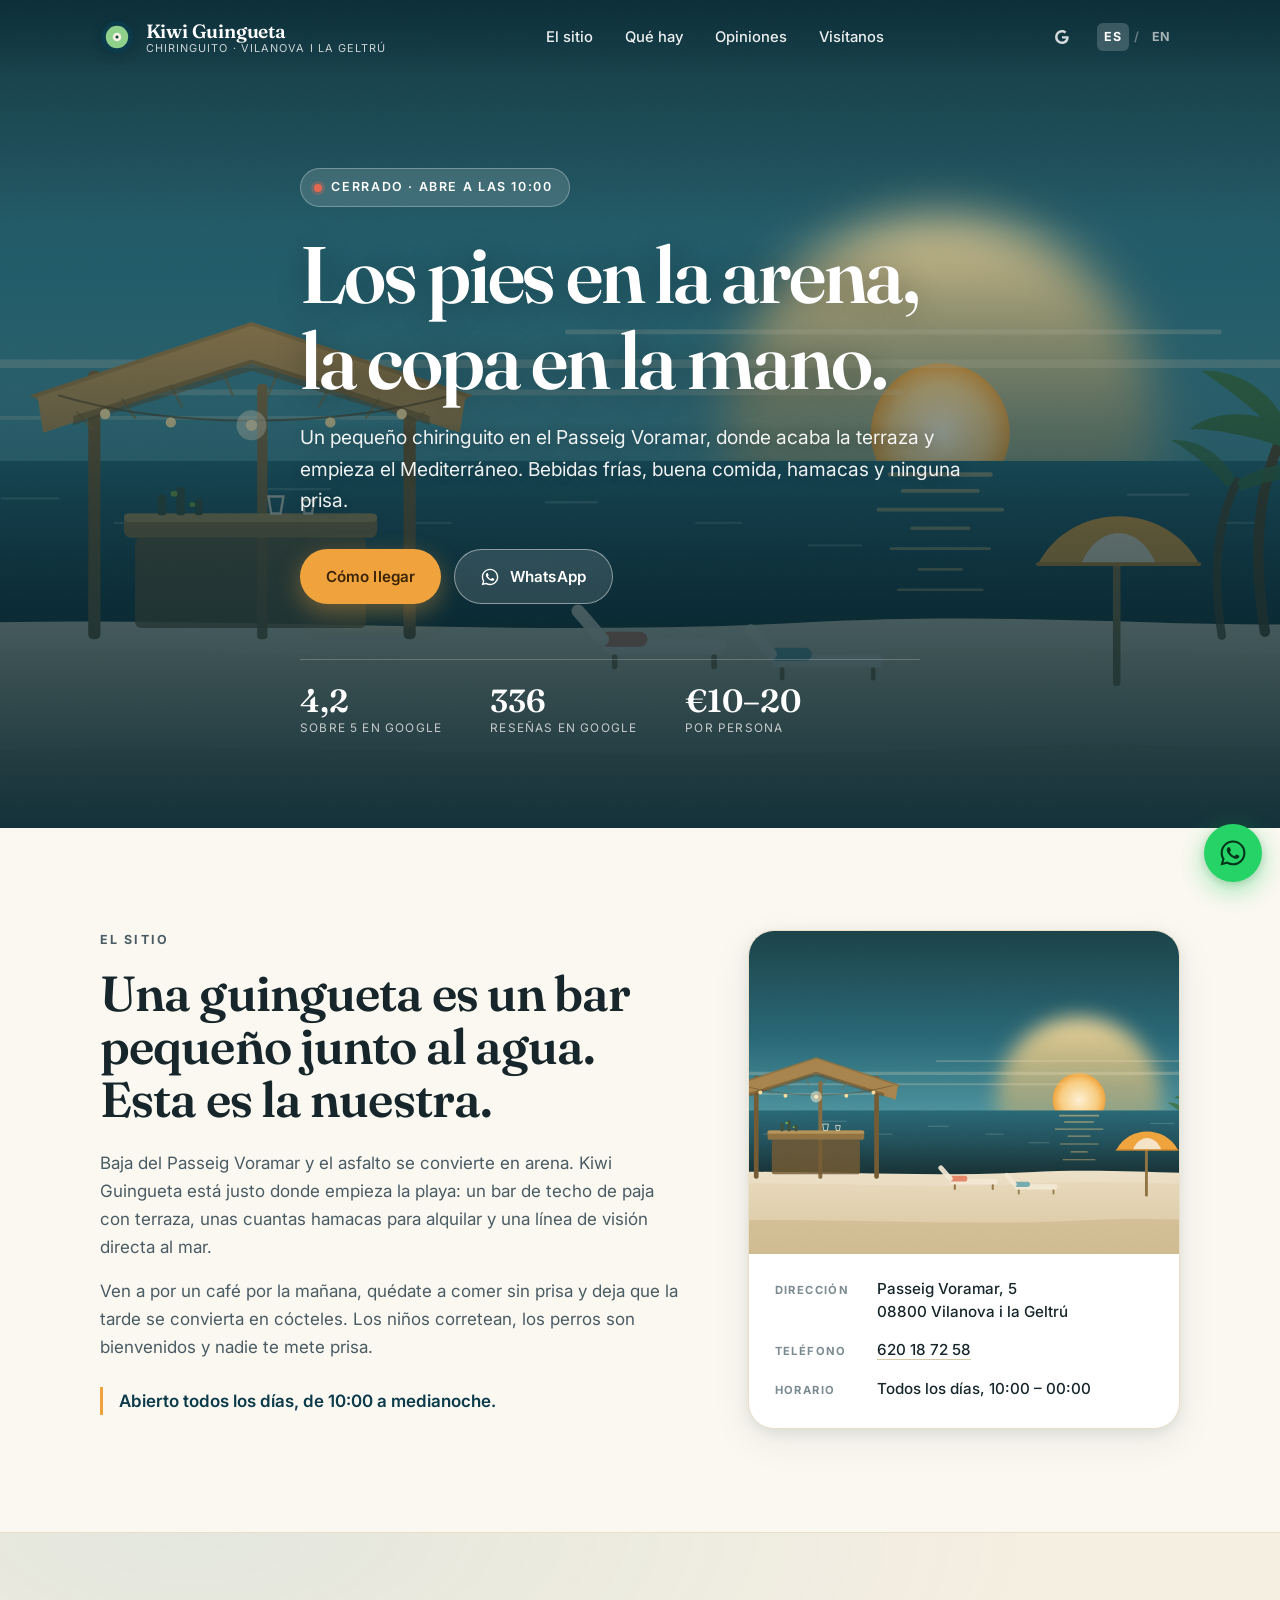
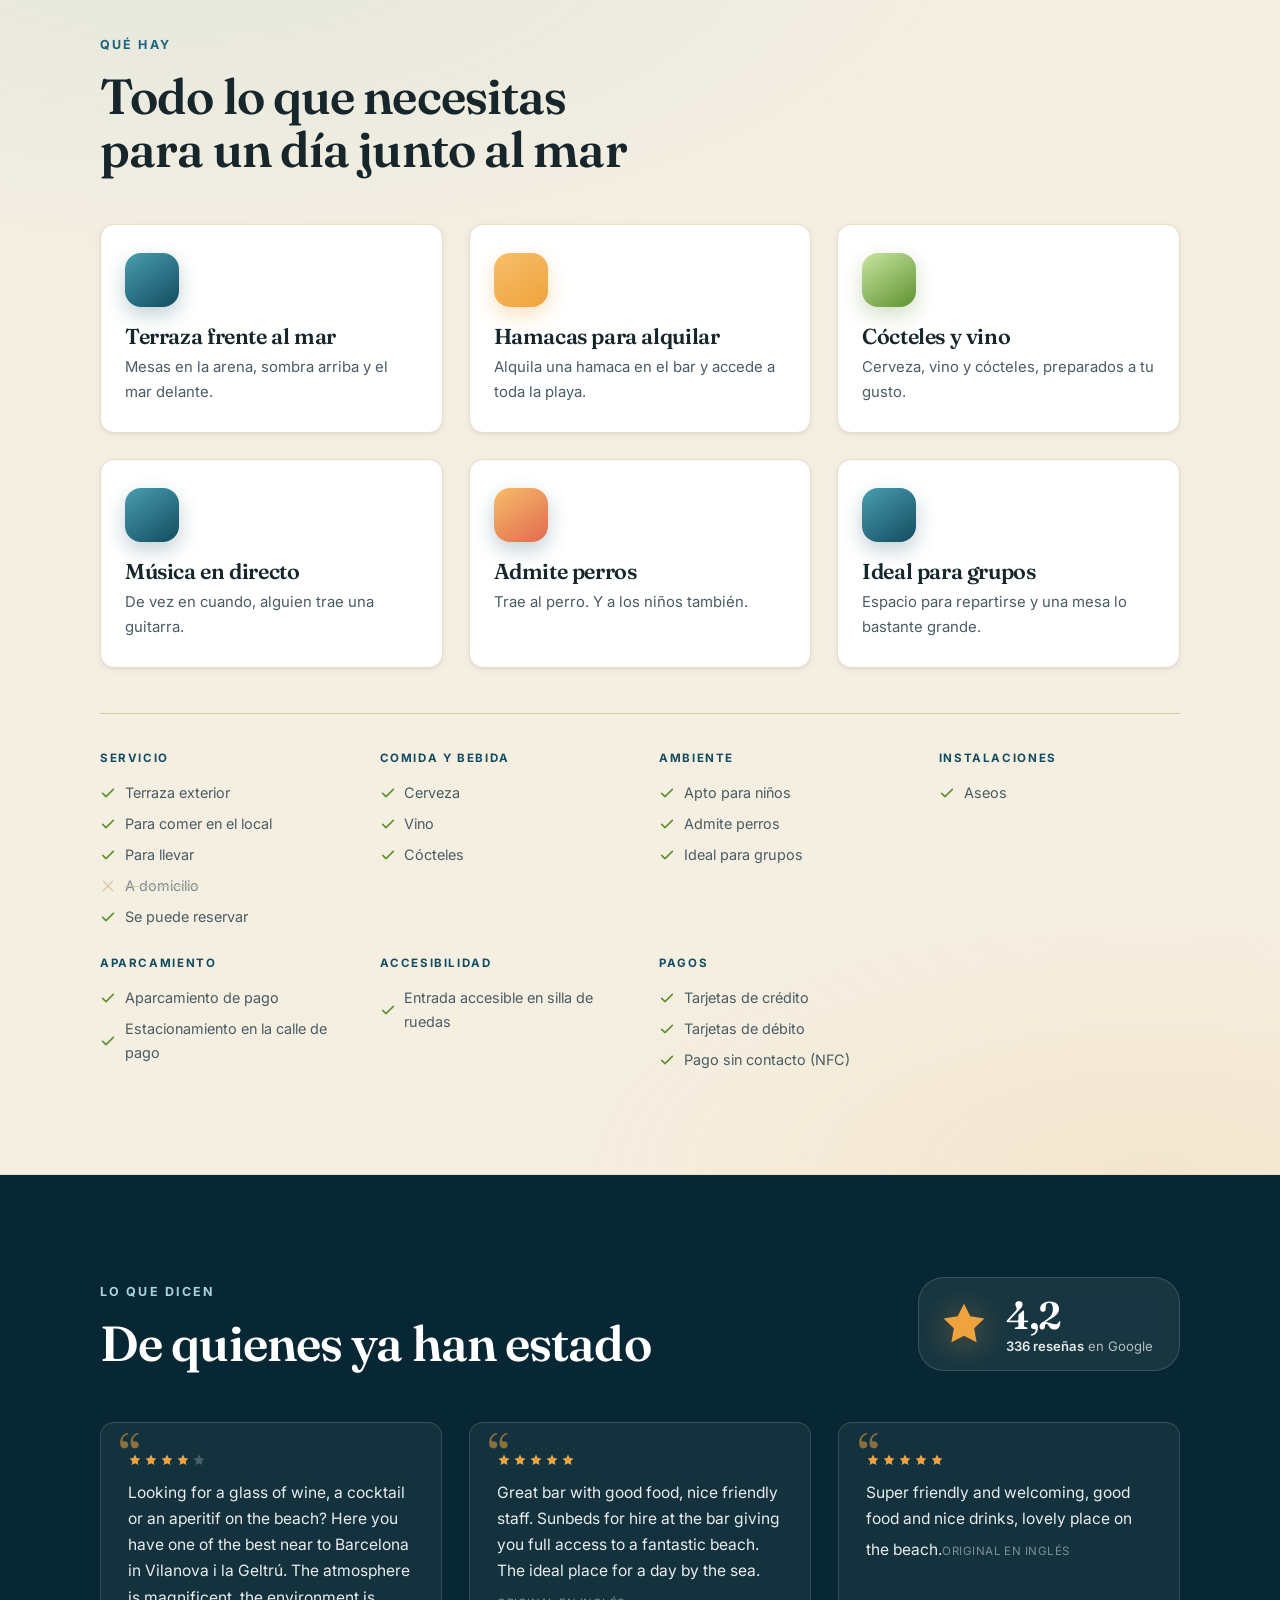
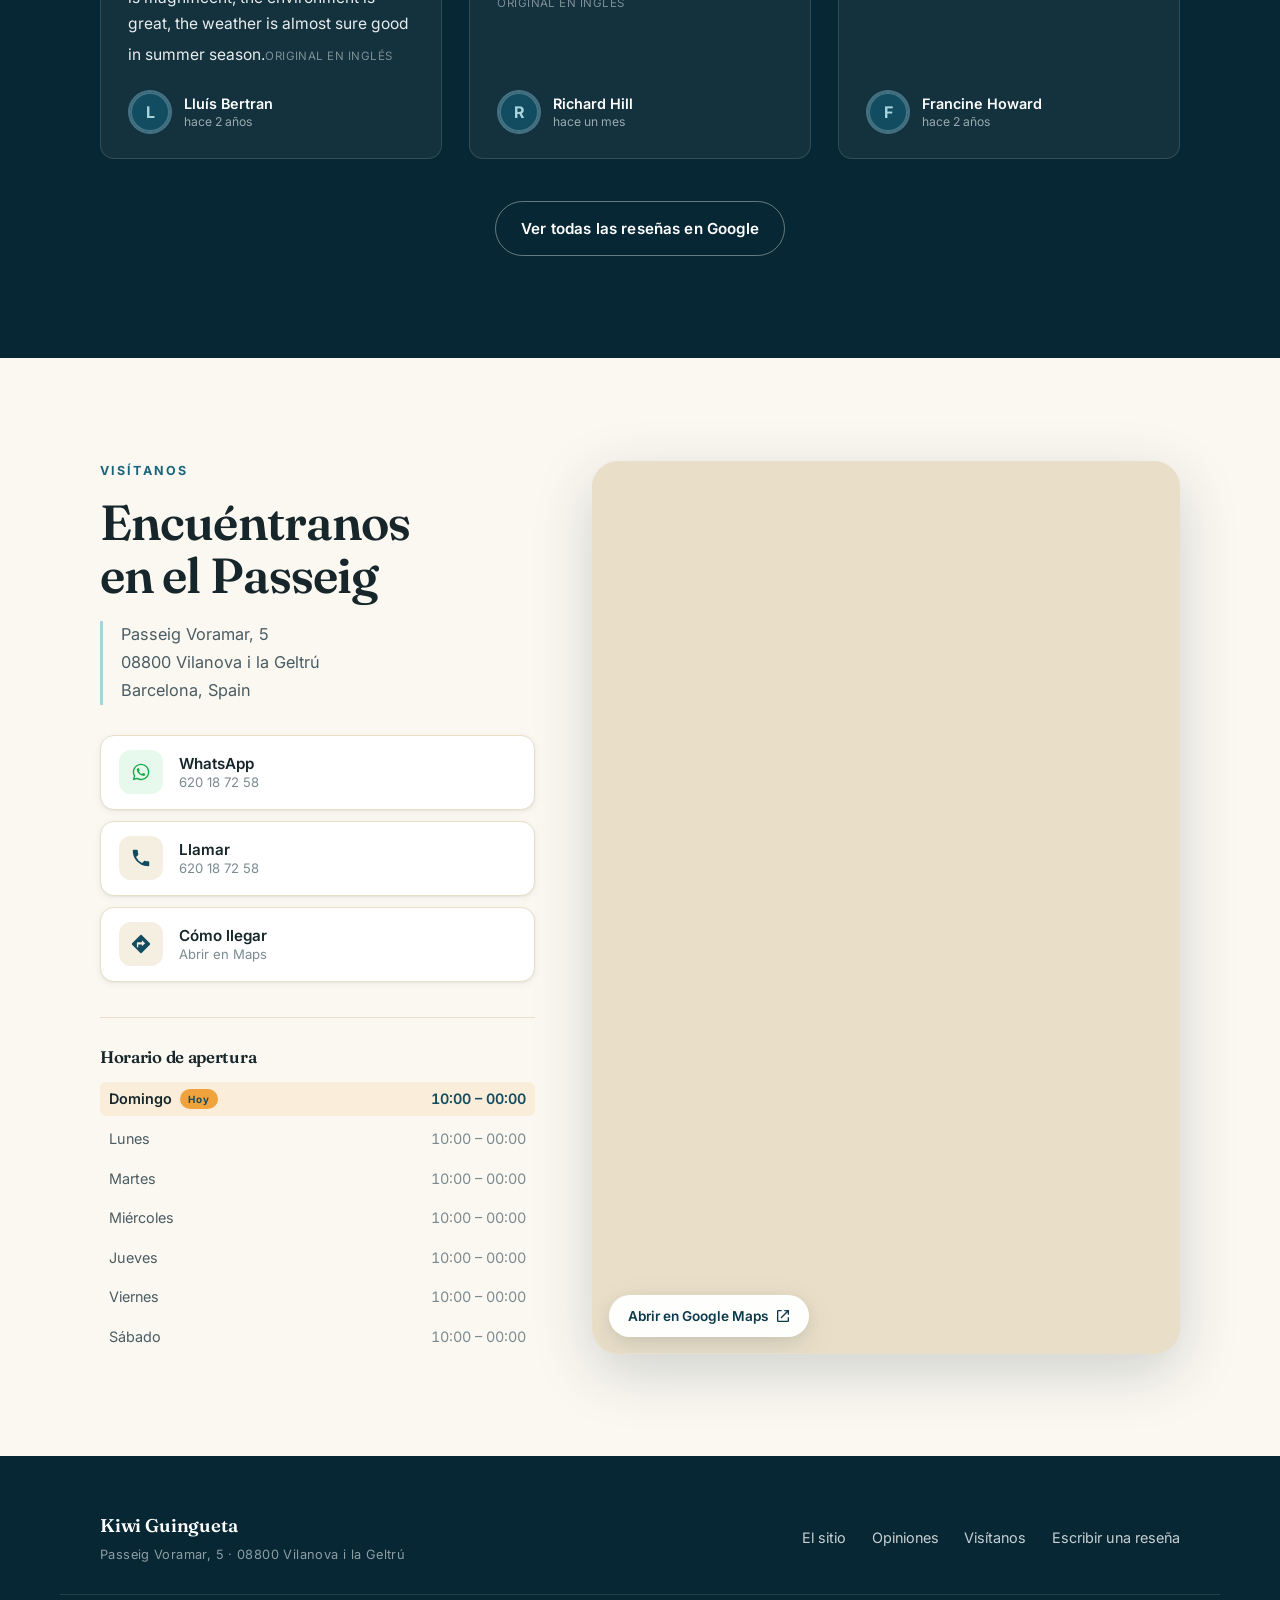
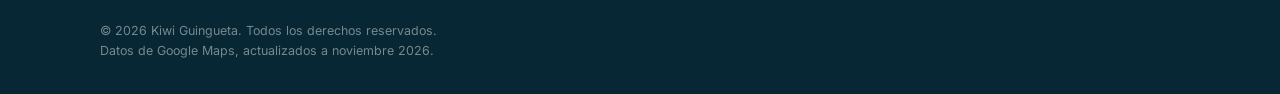
==== index.html @ 4f23b102 "Rebuild as bilingual site with i18n, SEO and a11y - Spanish default at /, English at /en/, both serv" ====
<!DOCTYPE html>
<html lang="es-ES" dir="ltr">
<head>
<meta charset="utf-8">
<meta name="viewport" content="width=device-width, initial-scale=1, viewport-fit=cover">
<title>Kiwi Guingueta — Chiringuito en Vilanova i la Geltrú</title>
<meta name="description" content="Kiwi Guingueta, chiringuito en el Passeig Voramar de Vilanova i la Geltrú. Cócteles, vino, buena comida, hamacas y acceso directo a la playa. Abierto todos los días de 10:00 a 00:00.">
<meta name="theme-color" content="#0b3a4a">
<meta name="format-detection" content="telephone=no">

<link rel="canonical" href="https://yourdataweb.github.io/kiwi-guingueta/">
<link rel="alternate" hreflang="es" href="https://yourdataweb.github.io/kiwi-guingueta/">
<link rel="alternate" hreflang="en" href="https://yourdataweb.github.io/kiwi-guingueta/en/">
<link rel="alternate" hreflang="x-default" href="https://yourdataweb.github.io/kiwi-guingueta/">

<meta property="og:type" content="business.business">
<meta property="og:site_name" content="Kiwi Guingueta">
<meta property="og:title" content="Kiwi Guingueta — Chiringuito en Vilanova i la Geltrú">
<meta property="og:description" content="Cócteles, vino y buena comida a pie de playa. Hamacas, acceso directo a la arena y abierto todos los días de 10:00 a 00:00.">
<meta property="og:image" content="https://yourdataweb.github.io/kiwi-guingueta/assets/photos/og.png">
<meta property="og:image:width" content="1200">
<meta property="og:image:height" content="630">
<meta property="og:image:alt" content="Ilustración de la terraza del chiringuito Kiwi Guingueta al atardecer">
<meta property="og:url" content="https://yourdataweb.github.io/kiwi-guingueta/">
<meta property="og:locale" content="es_ES">
<meta property="og:locale:alternate" content="en_GB">
<meta name="twitter:card" content="summary_large_image">
<meta name="twitter:title" content="Kiwi Guingueta — Chiringuito en Vilanova i la Geltrú">
<meta name="twitter:description" content="Cócteles, vino y buena comida a pie de playa. Hamacas, acceso directo a la arena y abierto todos los días de 10:00 a 00:00.">
<meta name="twitter:image" content="https://yourdataweb.github.io/kiwi-guingueta/assets/photos/og.png">

<link rel="icon" href="assets/photos/favicon.svg" type="image/svg+xml">
<link rel="apple-touch-icon" href="assets/photos/apple-touch-icon.png">
<link rel="manifest" href="manifest.webmanifest">

<link rel="preconnect" href="https://fonts.googleapis.com">
<link rel="preconnect" href="https://fonts.gstatic.com" crossorigin>
<link href="https://fonts.googleapis.com/css2?family=Fraunces:ital,opsz,wght@0,9..144,400;0,9..144,600;0,9..144,700;1,9..144,400&family=Inter:wght@400;500;600;700&display=swap" rel="stylesheet">
<link rel="stylesheet" href="assets/css/styles.css">

<script type="application/ld+json">{
  "@context": "https://schema.org",
  "@type": "BarOrPub",
  "@id": "https://yourdataweb.github.io/kiwi-guingueta/",
  "name": "Kiwi Guingueta",
  "url": "https://yourdataweb.github.io/kiwi-guingueta/",
  "image": "https://yourdataweb.github.io/kiwi-guingueta/assets/photos/og.png",
  "description": "Kiwi Guingueta, chiringuito en el Passeig Voramar de Vilanova i la Geltrú. Cócteles, vino, buena comida, hamacas y acceso directo a la playa. Abierto todos los días de 10:00 a 00:00.",
  "address": {
    "@type": "PostalAddress",
    "streetAddress": "Passeig Voramar, 5",
    "addressLocality": "Vilanova i la Geltrú",
    "addressRegion": "Barcelona",
    "postalCode": "08800",
    "addressCountry": "ES"
  },
  "geo": {
    "@type": "GeoCoordinates",
    "latitude": 41.2033767,
    "longitude": 1.6846683
  },
  "telephone": "+34 620 18 72 58",
  "inLanguage": "es-ES",
  "priceRange": "€10–20",
  "currenciesAccepted": "EUR",
  "paymentAccepted": "Cash, Credit Card, Debit Card, Contactless",
  "servesCuisine": "Cocina de bar",
  "aggregateRating": {
    "@type": "AggregateRating",
    "ratingValue": 4.2,
    "reviewCount": 336,
    "bestRating": 5,
    "worstRating": 1
  },
  "openingHoursSpecification": [
    {
      "@type": "OpeningHoursSpecification",
      "dayOfWeek": [
        "Monday",
        "Tuesday",
        "Wednesday",
        "Thursday",
        "Friday",
        "Saturday",
        "Sunday"
      ],
      "opens": "10:00",
      "closes": "00:00"
    }
  ],
  "hasMap": "https://maps.google.com/?cid=9357870784461133312",
  "sameAs": [
    "https://maps.google.com/?cid=9357870784461133312"
  ],
  "acceptsReservations": true,
  "publicAccess": true,
  "isAccessibleForFree": false,
  "smokingAllowed": false,
  "petsAllowed": true
}</script>
</head>
<body>

<a class="skip" href="#main">Ir al contenido</a>

<header class="site-header" id="top">
  <div class="wrap header-inner">
    <a class="brand" href="index.html" aria-label="Kiwi Guingueta — inicio">
      <span class="brand-mark" aria-hidden="true">
        <svg viewBox="0 0 32 32" width="32" height="32" focusable="false">
          <circle cx="16" cy="16" r="15" fill="#0b3a4a"/>
          <circle cx="16" cy="16" r="10.5" fill="#8fd18a"/>
          <circle cx="16" cy="16" r="4" fill="#f4f1e6"/>
          <g fill="#123f2b">
            <ellipse cx="16" cy="16" rx=".85" ry="1.4"/>
            <ellipse cx="16" cy="16" rx=".85" ry="1.4" transform="rotate(45 16 16)"/>
            <ellipse cx="16" cy="16" rx=".85" ry="1.4" transform="rotate(90 16 16)"/>
            <ellipse cx="16" cy="16" rx=".85" ry="1.4" transform="rotate(135 16 16)"/>
          </g>
        </svg>
      </span>
      <span class="brand-text">
        <span class="brand-name">Kiwi Guingueta</span>
        <span class="brand-sub">Chiringuito · Vilanova i la Geltrú</span>
      </span>
    </a>

    <nav class="nav" aria-label="Navegación principal">
      <a href="#about">El sitio</a>
      <a href="#highlights">Qué hay</a>
      <a href="#reviews">Opiniones</a>
      <a href="#visit">Visítanos</a>
    </nav>

    <div class="header-tools">

      <ul class="social-bar social-bar--header" aria-label="Redes sociales">
        <a class="social-link" href="https://maps.google.com/?cid=9357870784461133312" target="_blank" rel="noopener noreferrer me"
           aria-label="Google (se abre en una pestaña nueva)">
          <svg viewBox="0 0 24 24" width="18" height="18" aria-hidden="true" focusable="false"><path fill="currentColor" d="M21.35 11.1H12v2.9h5.35c-.25 1.35-1.7 3.95-5.35 3.95A5.95 5.95 0 0 1 6 12a5.95 5.95 0 0 1 6-5.95c1.7 0 2.85.72 3.5 1.34l2.4-2.31C16.35 3.6 14.4 2.7 12 2.7A9.3 9.3 0 0 0 2.7 12 9.3 9.3 0 0 0 12 21.3c5.35 0 8.9-3.76 8.9-9.05 0-.6-.07-1.06-.15-1.15Z"/></svg>
        </a>
      </ul>

      <div class="lang-switch lang-switch--header" role="group" aria-label="Cambiar idioma">
        <a href="index.html" class="lang-opt is-active" lang="es" hreflang="es"
           aria-label="Ver esta página en español" aria-current="true">ES</a>
        <span class="lang-sep" aria-hidden="true">/</span>
        <a href="en/index.html" class="lang-opt" lang="en" hreflang="en"
           aria-label="Ver esta página en inglés">EN</a>
      </div>
      <button class="nav-toggle" type="button" aria-expanded="false" aria-controls="mobile-nav"
              aria-label="Abrir menú" data-label-open="Abrir menú" data-label-close="Cerrar menú">
        <span></span><span></span><span></span>
      </button>
    </div>
  </div>

  <div class="mobile-nav" id="mobile-nav" hidden>
    <nav aria-label="Navegación principal">
      <a href="#about">El sitio</a>
      <a href="#highlights">Qué hay</a>
      <a href="#reviews">Opiniones</a>
      <a href="#visit">Visítanos</a>
    </nav>

      <ul class="social-bar social-bar--mobile" aria-label="Redes sociales">
        <a class="social-link" href="https://maps.google.com/?cid=9357870784461133312" target="_blank" rel="noopener noreferrer me"
           aria-label="Google (se abre en una pestaña nueva)">
          <svg viewBox="0 0 24 24" width="18" height="18" aria-hidden="true" focusable="false"><path fill="currentColor" d="M21.35 11.1H12v2.9h5.35c-.25 1.35-1.7 3.95-5.35 3.95A5.95 5.95 0 0 1 6 12a5.95 5.95 0 0 1 6-5.95c1.7 0 2.85.72 3.5 1.34l2.4-2.31C16.35 3.6 14.4 2.7 12 2.7A9.3 9.3 0 0 0 2.7 12 9.3 9.3 0 0 0 12 21.3c5.35 0 8.9-3.76 8.9-9.05 0-.6-.07-1.06-.15-1.15Z"/></svg>
        </a>
      </ul>

      <div class="lang-switch lang-switch--mobile" role="group" aria-label="Cambiar idioma">
        <a href="index.html" class="lang-opt is-active" lang="es" hreflang="es"
           aria-label="Ver esta página en español" aria-current="true">ES</a>
        <span class="lang-sep" aria-hidden="true">/</span>
        <a href="en/index.html" class="lang-opt" lang="en" hreflang="en"
           aria-label="Ver esta página en inglés">EN</a>
      </div>
  </div>
</header>

<main id="main">

  <section class="hero" aria-labelledby="hero-title">
    <div class="hero-media" aria-hidden="true">
      <img src="assets/photos/poster.svg" alt="" width="1600" height="900" fetchpriority="high" decoding="async">
      <div class="hero-scrim"></div>
    </div>

    <div class="wrap hero-inner">
      <p class="hero-eyebrow">
        <span class="dot" id="status-dot" aria-hidden="true"></span>
        <span id="open-status" data-open-template="Abierto ahora · hasta las {close}" data-closed-template="Cerrado · abre a las {open}" data-today-label="Hoy">Abierto todos los días · 10:00 – 00:00</span>
      </p>

      <h1 id="hero-title">Los pies en la arena,<br>la copa en la mano.</h1>
      <p class="hero-lede">Un pequeño chiringuito en el Passeig Voramar, donde acaba la terraza y empieza el Mediterráneo. Bebidas frías, buena comida, hamacas y ninguna prisa.</p>

      <div class="hero-actions">
        <a class="btn btn-primary" href="#visit">Cómo llegar</a>
        <a class="btn btn-ghost" href="https://wa.me/34620187258?text=Hola!%20Quer%C3%ADa%20preguntar%20por%20Kiwi%20Guingueta%20%F0%9F%99%82" target="_blank" rel="noopener noreferrer"><svg viewBox="0 0 24 24" width="20" height="20" aria-hidden="true" focusable="false"><path fill="currentColor" d="M12.04 2C6.58 2 2.13 6.45 2.13 11.91c0 1.75.46 3.45 1.32 4.95L2 22l5.25-1.38a9.9 9.9 0 0 0 4.79 1.22h.01c5.46 0 9.91-4.45 9.91-9.91S17.5 2 12.04 2Zm0 18.15h-.01a8.2 8.2 0 0 1-4.19-1.15l-.3-.18-3.12.82.83-3.04-.2-.31a8.19 8.19 0 0 1-1.26-4.38c0-4.54 3.7-8.24 8.25-8.24 2.2 0 4.27.86 5.83 2.42a8.2 8.2 0 0 1 2.41 5.83c0 4.54-3.7 8.23-8.24 8.23Zm4.52-6.16c-.25-.12-1.47-.72-1.69-.81-.23-.08-.39-.12-.56.13-.16.24-.64.8-.79.97-.14.16-.29.19-.54.06-.25-.12-1.05-.39-1.99-1.23-.74-.66-1.23-1.47-1.38-1.72-.14-.25-.01-.38.11-.51.11-.11.25-.29.37-.43.12-.14.16-.25.25-.41.08-.17.04-.31-.02-.43-.06-.12-.56-1.34-.76-1.84-.2-.48-.4-.42-.56-.43h-.47c-.17 0-.43.06-.66.31-.23.25-.87.85-.87 2.07s.89 2.4 1.02 2.56c.12.17 1.75 2.67 4.25 3.74.59.26 1.05.41 1.41.52.59.19 1.13.16 1.56.1.48-.07 1.47-.6 1.68-1.18.21-.58.21-1.07.14-1.18-.06-.1-.22-.16-.47-.28Z"/></svg>WhatsApp<span class="sr-only"> (se abre en una pestaña nueva)</span></a>
      </div>

      <ul class="hero-stats" aria-label="De un vistazo">
        <li>
          <span class="stat-value">4,2</span>
          <span class="stat-label">sobre 5 en Google</span>
        </li>
        <li>
          <span class="stat-value">336</span>
          <span class="stat-label">reseñas en Google</span>
        </li>
        <li>
          <span class="stat-value">€10–20</span>
          <span class="stat-label">por persona</span>
        </li>
      </ul>
    </div>
  </section>

  <section class="section about" id="about" aria-labelledby="about-title">
    <div class="wrap about-grid">
      <div class="about-copy">
        <p class="eyebrow">El sitio</p>
        <h2 id="about-title">Una guingueta es un bar pequeño junto al agua.<br>Esta es la nuestra.</h2>
        <p>Baja del Passeig Voramar y el asfalto se convierte en arena. Kiwi Guingueta está justo donde empieza la playa: un bar de techo de paja con terraza, unas cuantas hamacas para alquilar y una línea de visión directa al mar.</p>
        <p>Ven a por un café por la mañana, quédate a comer sin prisa y deja que la tarde se convierta en cócteles. Los niños corretean, los perros son bienvenidos y nadie te mete prisa.</p>
        <p class="about-note">Abierto todos los días, de 10:00 a medianoche.</p>
      </div>

      <div class="about-card">
        <div class="about-card-media">
          <img src="assets/photos/poster.svg" alt="Ilustración de la terraza del chiringuito Kiwi Guingueta al atardecer" width="800" height="600" loading="lazy" decoding="async">
        </div>
        <dl class="about-facts">
          <div>
            <dt>Dirección</dt>
            <dd>Passeig Voramar, 5<br>08800 Vilanova i la Geltrú</dd>
          </div>
          <div>
            <dt>Teléfono</dt>
            <dd><a href="tel:+34620187258">620 18 72 58</a></dd>
          </div>
          <div>
            <dt>Horario</dt>
            <dd>Todos los días, 10:00 – 00:00</dd>
          </div>
        </dl>
      </div>
    </div>
  </section>

  <section class="section highlights" id="highlights" aria-labelledby="highlights-title">
    <div class="wrap">
      <p class="eyebrow">Qué hay</p>
      <h2 id="highlights-title">Todo lo que necesitas para un día junto al mar</h2>

      <ul class="feature-grid">
        <li class="feature">
          <span class="feature-icon" data-icon="umbrella" aria-hidden="true"></span>
          <h3>Terraza frente al mar</h3><p>Mesas en la arena, sombra arriba y el mar delante.</p>
        </li>
        <li class="feature">
          <span class="feature-icon" data-icon="sunbed" aria-hidden="true"></span>
          <h3>Hamacas para alquilar</h3><p>Alquila una hamaca en el bar y accede a toda la playa.</p>
        </li>
        <li class="feature">
          <span class="feature-icon" data-icon="cocktail" aria-hidden="true"></span>
          <h3>Cócteles y vino</h3><p>Cerveza, vino y cócteles, preparados a tu gusto.</p>
        </li>
        <li class="feature">
          <span class="feature-icon" data-icon="music" aria-hidden="true"></span>
          <h3>Música en directo</h3><p>De vez en cuando, alguien trae una guitarra.</p>
        </li>
        <li class="feature">
          <span class="feature-icon" data-icon="dog" aria-hidden="true"></span>
          <h3>Admite perros</h3><p>Trae al perro. Y a los niños también.</p>
        </li>
        <li class="feature">
          <span class="feature-icon" data-icon="group" aria-hidden="true"></span>
          <h3>Ideal para grupos</h3><p>Espacio para repartirse y una mesa lo bastante grande.</p>
        </li>
      </ul>

      <div class="feature-columns"><div class="cap-inner">
        <div class="cap-group">
          <h4>Servicio</h4>
          <ul class="cap-list"><li class="cap is-yes"><svg viewBox="0 0 24 24" fill="none" stroke="currentColor" stroke-width="2.4" stroke-linecap="round" stroke-linejoin="round" aria-hidden="true"><path d="m4 12.5 5 5L20 6.5"/></svg><span>Terraza exterior</span></li><li class="cap is-yes"><svg viewBox="0 0 24 24" fill="none" stroke="currentColor" stroke-width="2.4" stroke-linecap="round" stroke-linejoin="round" aria-hidden="true"><path d="m4 12.5 5 5L20 6.5"/></svg><span>Para comer en el local</span></li><li class="cap is-yes"><svg viewBox="0 0 24 24" fill="none" stroke="currentColor" stroke-width="2.4" stroke-linecap="round" stroke-linejoin="round" aria-hidden="true"><path d="m4 12.5 5 5L20 6.5"/></svg><span>Para llevar</span></li><li class="cap is-no"><svg viewBox="0 0 24 24" fill="none" stroke="currentColor" stroke-width="2.2" stroke-linecap="round" aria-hidden="true"><path d="m5 5 14 14M19 5 5 19"/></svg><span>A domicilio</span></li><li class="cap is-yes"><svg viewBox="0 0 24 24" fill="none" stroke="currentColor" stroke-width="2.4" stroke-linecap="round" stroke-linejoin="round" aria-hidden="true"><path d="m4 12.5 5 5L20 6.5"/></svg><span>Se puede reservar</span></li></ul>
        </div>
        <div class="cap-group">
          <h4>Comida y bebida</h4>
          <ul class="cap-list"><li class="cap is-yes"><svg viewBox="0 0 24 24" fill="none" stroke="currentColor" stroke-width="2.4" stroke-linecap="round" stroke-linejoin="round" aria-hidden="true"><path d="m4 12.5 5 5L20 6.5"/></svg><span>Cerveza</span></li><li class="cap is-yes"><svg viewBox="0 0 24 24" fill="none" stroke="currentColor" stroke-width="2.4" stroke-linecap="round" stroke-linejoin="round" aria-hidden="true"><path d="m4 12.5 5 5L20 6.5"/></svg><span>Vino</span></li><li class="cap is-yes"><svg viewBox="0 0 24 24" fill="none" stroke="currentColor" stroke-width="2.4" stroke-linecap="round" stroke-linejoin="round" aria-hidden="true"><path d="m4 12.5 5 5L20 6.5"/></svg><span>Cócteles</span></li></ul>
        </div>
        <div class="cap-group">
          <h4>Ambiente</h4>
          <ul class="cap-list"><li class="cap is-yes"><svg viewBox="0 0 24 24" fill="none" stroke="currentColor" stroke-width="2.4" stroke-linecap="round" stroke-linejoin="round" aria-hidden="true"><path d="m4 12.5 5 5L20 6.5"/></svg><span>Apto para niños</span></li><li class="cap is-yes"><svg viewBox="0 0 24 24" fill="none" stroke="currentColor" stroke-width="2.4" stroke-linecap="round" stroke-linejoin="round" aria-hidden="true"><path d="m4 12.5 5 5L20 6.5"/></svg><span>Admite perros</span></li><li class="cap is-yes"><svg viewBox="0 0 24 24" fill="none" stroke="currentColor" stroke-width="2.4" stroke-linecap="round" stroke-linejoin="round" aria-hidden="true"><path d="m4 12.5 5 5L20 6.5"/></svg><span>Ideal para grupos</span></li></ul>
        </div>
        <div class="cap-group">
          <h4>Instalaciones</h4>
          <ul class="cap-list"><li class="cap is-yes"><svg viewBox="0 0 24 24" fill="none" stroke="currentColor" stroke-width="2.4" stroke-linecap="round" stroke-linejoin="round" aria-hidden="true"><path d="m4 12.5 5 5L20 6.5"/></svg><span>Aseos</span></li></ul>
        </div>
        <div class="cap-group">
          <h4>Aparcamiento</h4>
          <ul class="cap-list"><li class="cap is-yes"><svg viewBox="0 0 24 24" fill="none" stroke="currentColor" stroke-width="2.4" stroke-linecap="round" stroke-linejoin="round" aria-hidden="true"><path d="m4 12.5 5 5L20 6.5"/></svg><span>Aparcamiento de pago</span></li><li class="cap is-yes"><svg viewBox="0 0 24 24" fill="none" stroke="currentColor" stroke-width="2.4" stroke-linecap="round" stroke-linejoin="round" aria-hidden="true"><path d="m4 12.5 5 5L20 6.5"/></svg><span>Estacionamiento en la calle de pago</span></li></ul>
        </div>
        <div class="cap-group">
          <h4>Accesibilidad</h4>
          <ul class="cap-list"><li class="cap is-yes"><svg viewBox="0 0 24 24" fill="none" stroke="currentColor" stroke-width="2.4" stroke-linecap="round" stroke-linejoin="round" aria-hidden="true"><path d="m4 12.5 5 5L20 6.5"/></svg><span>Entrada accesible en silla de ruedas</span></li></ul>
        </div>
        <div class="cap-group">
          <h4>Pagos</h4>
          <ul class="cap-list"><li class="cap is-yes"><svg viewBox="0 0 24 24" fill="none" stroke="currentColor" stroke-width="2.4" stroke-linecap="round" stroke-linejoin="round" aria-hidden="true"><path d="m4 12.5 5 5L20 6.5"/></svg><span>Tarjetas de crédito</span></li><li class="cap is-yes"><svg viewBox="0 0 24 24" fill="none" stroke="currentColor" stroke-width="2.4" stroke-linecap="round" stroke-linejoin="round" aria-hidden="true"><path d="m4 12.5 5 5L20 6.5"/></svg><span>Tarjetas de débito</span></li><li class="cap is-yes"><svg viewBox="0 0 24 24" fill="none" stroke="currentColor" stroke-width="2.4" stroke-linecap="round" stroke-linejoin="round" aria-hidden="true"><path d="m4 12.5 5 5L20 6.5"/></svg><span>Pago sin contacto (NFC)</span></li></ul>
        </div>
      </div></div>
    </div>
  </section>

  <section class="section reviews" id="reviews" aria-labelledby="reviews-title">
    <div class="wrap">
      <div class="reviews-head">
        <div>
          <p class="eyebrow">Lo que dicen</p>
          <h2 id="reviews-title">De quienes ya han estado</h2>
        </div>
        <div class="rating-badge" role="img" aria-label="Valoración de 4,2 sobre 5 basada en 336 reseñas de Google">
          <span class="rating-star" aria-hidden="true">
            <svg viewBox="0 0 24 24" width="56" height="56" focusable="false"><path fill="currentColor" d="m12 2.6 2.9 5.88 6.49.94-4.7 4.58 1.11 6.46L12 17.4l-5.8 3.06 1.1-6.46-4.69-4.58 6.49-.94L12 2.6Z"/></svg>
          </span>
          <span class="rating-body">
            <span class="rating-value">4,2</span>
            <span class="rating-meta"><span>336 reseñas</span> en Google</span>
          </span>
        </div>
      </div>

      <ul class="review-grid" id="review-grid">
        <li class="review">
          <span class="review-stars" aria-label="4 / 5"><span class=""><svg viewBox="0 0 24 24" fill="currentColor" aria-hidden="true" focusable="false"><path d="m12 2.6 2.9 5.88 6.49.94-4.7 4.58 1.11 6.46L12 17.4l-5.8 3.06 1.1-6.46-4.69-4.58 6.49-.94L12 2.6Z"/></svg></span><span class=""><svg viewBox="0 0 24 24" fill="currentColor" aria-hidden="true" focusable="false"><path d="m12 2.6 2.9 5.88 6.49.94-4.7 4.58 1.11 6.46L12 17.4l-5.8 3.06 1.1-6.46-4.69-4.58 6.49-.94L12 2.6Z"/></svg></span><span class=""><svg viewBox="0 0 24 24" fill="currentColor" aria-hidden="true" focusable="false"><path d="m12 2.6 2.9 5.88 6.49.94-4.7 4.58 1.11 6.46L12 17.4l-5.8 3.06 1.1-6.46-4.69-4.58 6.49-.94L12 2.6Z"/></svg></span><span class=""><svg viewBox="0 0 24 24" fill="currentColor" aria-hidden="true" focusable="false"><path d="m12 2.6 2.9 5.88 6.49.94-4.7 4.58 1.11 6.46L12 17.4l-5.8 3.06 1.1-6.46-4.69-4.58 6.49-.94L12 2.6Z"/></svg></span><span class="is-empty"><svg viewBox="0 0 24 24" fill="currentColor" aria-hidden="true" focusable="false"><path d="m12 2.6 2.9 5.88 6.49.94-4.7 4.58 1.11 6.46L12 17.4l-5.8 3.06 1.1-6.46-4.69-4.58 6.49-.94L12 2.6Z"/></svg></span></span>
          <blockquote><p lang="en">Looking for a glass of wine, a cocktail or an aperitif on the beach? Here you have one of the best near to Barcelona in Vilanova i la Geltrú. The atmosphere is magnificent, the environment is great, the weather is almost sure good in summer season.</p><span class="review-lang">Original en inglés</span></blockquote>
          <footer>
            <span class="review-avatar">
              <span class="review-avatar-fallback" aria-hidden="true">L</span><img src="https://lh3.googleusercontent.com/a-/ALV-UjU2xjh5vrW-izJhp_IkAuBeoobH85nsg_t8_k5hIe3dgCElUenV=s128-c0x00000000-cc-rp-mo-ba6" alt="" width="44" height="44" loading="lazy" decoding="async" referrerpolicy="no-referrer" onerror="this.remove()">
            </span>
            <span class="review-meta">
              <strong>Lluís Bertran</strong>
              <small>hace 2 años</small>
            </span>
          </footer>
        </li>
        <li class="review">
          <span class="review-stars" aria-label="5 / 5"><span class=""><svg viewBox="0 0 24 24" fill="currentColor" aria-hidden="true" focusable="false"><path d="m12 2.6 2.9 5.88 6.49.94-4.7 4.58 1.11 6.46L12 17.4l-5.8 3.06 1.1-6.46-4.69-4.58 6.49-.94L12 2.6Z"/></svg></span><span class=""><svg viewBox="0 0 24 24" fill="currentColor" aria-hidden="true" focusable="false"><path d="m12 2.6 2.9 5.88 6.49.94-4.7 4.58 1.11 6.46L12 17.4l-5.8 3.06 1.1-6.46-4.69-4.58 6.49-.94L12 2.6Z"/></svg></span><span class=""><svg viewBox="0 0 24 24" fill="currentColor" aria-hidden="true" focusable="false"><path d="m12 2.6 2.9 5.88 6.49.94-4.7 4.58 1.11 6.46L12 17.4l-5.8 3.06 1.1-6.46-4.69-4.58 6.49-.94L12 2.6Z"/></svg></span><span class=""><svg viewBox="0 0 24 24" fill="currentColor" aria-hidden="true" focusable="false"><path d="m12 2.6 2.9 5.88 6.49.94-4.7 4.58 1.11 6.46L12 17.4l-5.8 3.06 1.1-6.46-4.69-4.58 6.49-.94L12 2.6Z"/></svg></span><span class=""><svg viewBox="0 0 24 24" fill="currentColor" aria-hidden="true" focusable="false"><path d="m12 2.6 2.9 5.88 6.49.94-4.7 4.58 1.11 6.46L12 17.4l-5.8 3.06 1.1-6.46-4.69-4.58 6.49-.94L12 2.6Z"/></svg></span></span>
          <blockquote><p lang="en">Great bar with good food, nice friendly staff. Sunbeds for hire at the bar giving you full access to a fantastic beach. The ideal place for a day by the sea.</p><span class="review-lang">Original en inglés</span></blockquote>
          <footer>
            <span class="review-avatar">
              <span class="review-avatar-fallback" aria-hidden="true">R</span><img src="https://lh3.googleusercontent.com/a/ACg8ocIvyeyfie8lDYaVrOGRAi7xHsCU13BPjVZGz5eMQ_7eLj-G2g=s128-c0x00000000-cc-rp-mo" alt="" width="44" height="44" loading="lazy" decoding="async" referrerpolicy="no-referrer" onerror="this.remove()">
            </span>
            <span class="review-meta">
              <strong>Richard Hill</strong>
              <small>hace un mes</small>
            </span>
          </footer>
        </li>
        <li class="review">
          <span class="review-stars" aria-label="5 / 5"><span class=""><svg viewBox="0 0 24 24" fill="currentColor" aria-hidden="true" focusable="false"><path d="m12 2.6 2.9 5.88 6.49.94-4.7 4.58 1.11 6.46L12 17.4l-5.8 3.06 1.1-6.46-4.69-4.58 6.49-.94L12 2.6Z"/></svg></span><span class=""><svg viewBox="0 0 24 24" fill="currentColor" aria-hidden="true" focusable="false"><path d="m12 2.6 2.9 5.88 6.49.94-4.7 4.58 1.11 6.46L12 17.4l-5.8 3.06 1.1-6.46-4.69-4.58 6.49-.94L12 2.6Z"/></svg></span><span class=""><svg viewBox="0 0 24 24" fill="currentColor" aria-hidden="true" focusable="false"><path d="m12 2.6 2.9 5.88 6.49.94-4.7 4.58 1.11 6.46L12 17.4l-5.8 3.06 1.1-6.46-4.69-4.58 6.49-.94L12 2.6Z"/></svg></span><span class=""><svg viewBox="0 0 24 24" fill="currentColor" aria-hidden="true" focusable="false"><path d="m12 2.6 2.9 5.88 6.49.94-4.7 4.58 1.11 6.46L12 17.4l-5.8 3.06 1.1-6.46-4.69-4.58 6.49-.94L12 2.6Z"/></svg></span><span class=""><svg viewBox="0 0 24 24" fill="currentColor" aria-hidden="true" focusable="false"><path d="m12 2.6 2.9 5.88 6.49.94-4.7 4.58 1.11 6.46L12 17.4l-5.8 3.06 1.1-6.46-4.69-4.58 6.49-.94L12 2.6Z"/></svg></span></span>
          <blockquote><p lang="en">Super friendly and welcoming, good food and nice drinks, lovely place on the beach.</p><span class="review-lang">Original en inglés</span></blockquote>
          <footer>
            <span class="review-avatar">
              <span class="review-avatar-fallback" aria-hidden="true">F</span><img src="https://lh3.googleusercontent.com/a-/ALV-UjVt6qPtExmtMysM9TCQoSnLSSMAwkqezyevlgJxle-kPdHVXjDE=s128-c0x00000000-cc-rp-mo-ba4" alt="" width="44" height="44" loading="lazy" decoding="async" referrerpolicy="no-referrer" onerror="this.remove()">
            </span>
            <span class="review-meta">
              <strong>Francine Howard</strong>
              <small>hace 2 años</small>
            </span>
          </footer>
        </li></ul>

      <p class="reviews-foot">
        <a class="btn btn-outline" href="https://www.google.com/maps/place//data=!4m4!3m3!1s0x12a38777b29d42bb:0x81ddd5e5f9cfd600!9m1!1b1" target="_blank" rel="noopener noreferrer">Ver todas las reseñas en Google<span class="sr-only"> (se abre en una pestaña nueva)</span></a>
      </p>
    </div>
  </section>

  <section class="section visit" id="visit" aria-labelledby="visit-title">
    <div class="wrap visit-grid">
      <div class="visit-copy">
        <p class="eyebrow">Visítanos</p>
        <h2 id="visit-title">Encuéntranos en el Passeig</h2>

        <address class="visit-address">
          Passeig Voramar, 5<br>
          08800 Vilanova i la Geltrú<br>
          Barcelona, Spain
        </address>

        <div class="contact-actions">
          <a class="contact-btn" href="https://wa.me/34620187258?text=Hola!%20Quer%C3%ADa%20preguntar%20por%20Kiwi%20Guingueta%20%F0%9F%99%82" target="_blank" rel="noopener noreferrer" aria-label="Escribir a Kiwi Guingueta por WhatsApp al 620 18 72 58">
            <span class="contact-icon" aria-hidden="true"><svg viewBox="0 0 24 24" width="20" height="20" aria-hidden="true" focusable="false"><path fill="currentColor" d="M12.04 2C6.58 2 2.13 6.45 2.13 11.91c0 1.75.46 3.45 1.32 4.95L2 22l5.25-1.38a9.9 9.9 0 0 0 4.79 1.22h.01c5.46 0 9.91-4.45 9.91-9.91S17.5 2 12.04 2Zm0 18.15h-.01a8.2 8.2 0 0 1-4.19-1.15l-.3-.18-3.12.82.83-3.04-.2-.31a8.19 8.19 0 0 1-1.26-4.38c0-4.54 3.7-8.24 8.25-8.24 2.2 0 4.27.86 5.83 2.42a8.2 8.2 0 0 1 2.41 5.83c0 4.54-3.7 8.23-8.24 8.23Zm4.52-6.16c-.25-.12-1.47-.72-1.69-.81-.23-.08-.39-.12-.56.13-.16.24-.64.8-.79.97-.14.16-.29.19-.54.06-.25-.12-1.05-.39-1.99-1.23-.74-.66-1.23-1.47-1.38-1.72-.14-.25-.01-.38.11-.51.11-.11.25-.29.37-.43.12-.14.16-.25.25-.41.08-.17.04-.31-.02-.43-.06-.12-.56-1.34-.76-1.84-.2-.48-.4-.42-.56-.43h-.47c-.17 0-.43.06-.66.31-.23.25-.87.85-.87 2.07s.89 2.4 1.02 2.56c.12.17 1.75 2.67 4.25 3.74.59.26 1.05.41 1.41.52.59.19 1.13.16 1.56.1.48-.07 1.47-.6 1.68-1.18.21-.58.21-1.07.14-1.18-.06-.1-.22-.16-.47-.28Z"/></svg></span>
            <span class="contact-text"><strong>WhatsApp</strong><small>620 18 72 58</small></span>
          </a>

          <a class="contact-btn" href="tel:+34620187258" aria-label="Llamar a Kiwi Guingueta al 620 18 72 58">
            <span class="contact-icon" aria-hidden="true">
              <svg viewBox="0 0 24 24" width="22" height="22" focusable="false"><path fill="currentColor" d="M6.6 10.8a15.1 15.1 0 0 0 6.6 6.6l2.2-2.2c.3-.3.7-.4 1-.2 1.2.4 2.4.6 3.6.6.6 0 1 .4 1 1V20c0 .6-.4 1-1 1A17 17 0 0 1 3 4c0-.6.4-1 1-1h3.5c.6 0 1 .4 1 1 0 1.3.2 2.5.6 3.6.1.4 0 .8-.2 1l-2.3 2.2Z"/></svg>
            </span>
            <span class="contact-text"><strong>Llamar</strong><small>620 18 72 58</small></span>
          </a>

          <a class="contact-btn" href="https://www.google.com/maps/dir/?api=1&amp;destination=41.2033767,1.6846683&amp;destination_place_id=ChIJu0KdsneHoxIRANbP-eXV3YE" target="_blank" rel="noopener noreferrer">
            <span class="contact-icon" aria-hidden="true">
              <svg viewBox="0 0 24 24" width="22" height="22" focusable="false"><path fill="currentColor" d="M21.7 11.3 12.7 2.3a1 1 0 0 0-1.4 0l-9 9a1 1 0 0 0 0 1.4l9 9a1 1 0 0 0 1.4 0l9-9a1 1 0 0 0 0-1.4ZM13 14.5v-2h-4v3H7.5V11a1 1 0 0 1 1-1H13V8l3.5 3.2-3.5 3.3Z"/></svg>
            </span>
            <span class="contact-text"><strong>Cómo llegar</strong><small>Abrir en Maps</small></span>
          </a>
        </div>

        <div class="hours">
          <h3>Horario de apertura</h3>
          <ul id="hours-list">
            <li data-day="0">
              <span class="hours-day">Domingo</span>
              <span class="hours-time">10:00 – 00:00</span>
            </li>
            <li data-day="1">
              <span class="hours-day">Lunes</span>
              <span class="hours-time">10:00 – 00:00</span>
            </li>
            <li data-day="2">
              <span class="hours-day">Martes</span>
              <span class="hours-time">10:00 – 00:00</span>
            </li>
            <li data-day="3">
              <span class="hours-day">Miércoles</span>
              <span class="hours-time">10:00 – 00:00</span>
            </li>
            <li data-day="4">
              <span class="hours-day">Jueves</span>
              <span class="hours-time">10:00 – 00:00</span>
            </li>
            <li data-day="5">
              <span class="hours-day">Viernes</span>
              <span class="hours-time">10:00 – 00:00</span>
            </li>
            <li data-day="6">
              <span class="hours-day">Sábado</span>
              <span class="hours-time">10:00 – 00:00</span>
            </li></ul>
        </div>
      </div>

      <div class="map-card">
        <iframe
          id="map-frame"
          title="Mapa con la ubicación de Kiwi Guingueta en el Passeig Voramar, Vilanova i la Geltrú"
          src="https://www.google.com/maps?q=41.2033767,1.6846683&amp;z=17&amp;output=embed"
          width="100%" height="100%"
          style="border:0" loading="lazy" referrerpolicy="no-referrer-when-downgrade" allowfullscreen></iframe>
        <a class="map-link" href="https://maps.google.com/?cid=9357870784461133312" target="_blank" rel="noopener noreferrer">
          Abrir en Google Maps
          <svg viewBox="0 0 24 24" width="16" height="16" aria-hidden="true" focusable="false"><path fill="currentColor" d="M14 3v2h3.6l-9.3 9.3 1.4 1.4L19 6.4V10h2V3h-7Z"/><path fill="currentColor" d="M19 19H5V5h5V3H5a2 2 0 0 0-2 2v14a2 2 0 0 0 2 2h14a2 2 0 0 0 2-2v-5h-2v5Z"/></svg>
          <span class="sr-only"> (se abre en una pestaña nueva)</span>
        </a>
      </div>
    </div>
  </section>

</main>

<footer class="site-footer">
  <div class="wrap footer-inner">
    <div class="footer-brand">
      <span class="brand-name">Kiwi Guingueta</span>
      <span class="brand-sub">Passeig Voramar, 5 · 08800 Vilanova i la Geltrú</span>
    </div>
    <nav class="footer-links" aria-label="Navegación del pie de página">
      <a href="#about">El sitio</a>
      <a href="#reviews">Opiniones</a>
      <a href="#visit">Visítanos</a>
      <a href="https://search.google.com/local/writereview?placeid=ChIJu0KdsneHoxIRANbP-eXV3YE" target="_blank" rel="noopener noreferrer">Escribir una reseña</a>
    </nav>
  </div>
  <div class="wrap footer-fine">
    <p>© <span id="year">2026</span> Kiwi Guingueta. Todos los derechos reservados.</p>
    <p>Datos de Google Maps, actualizados a noviembre 2026.</p>
  </div>
</footer>

<a class="wa-fab" href="https://wa.me/34620187258?text=Hola!%20Quer%C3%ADa%20preguntar%20por%20Kiwi%20Guingueta%20%F0%9F%99%82" target="_blank" rel="noopener noreferrer" aria-label="Escribir a Kiwi Guingueta por WhatsApp al 620 18 72 58"><svg viewBox="0 0 24 24" width="30" height="30" aria-hidden="true" focusable="false"><path fill="currentColor" d="M12.04 2C6.58 2 2.13 6.45 2.13 11.91c0 1.75.46 3.45 1.32 4.95L2 22l5.25-1.38a9.9 9.9 0 0 0 4.79 1.22h.01c5.46 0 9.91-4.45 9.91-9.91S17.5 2 12.04 2Zm0 18.15h-.01a8.2 8.2 0 0 1-4.19-1.15l-.3-.18-3.12.82.83-3.04-.2-.31a8.19 8.19 0 0 1-1.26-4.38c0-4.54 3.7-8.24 8.25-8.24 2.2 0 4.27.86 5.83 2.42a8.2 8.2 0 0 1 2.41 5.83c0 4.54-3.7 8.23-8.24 8.23Zm4.52-6.16c-.25-.12-1.47-.72-1.69-.81-.23-.08-.39-.12-.56.13-.16.24-.64.8-.79.97-.14.16-.29.19-.54.06-.25-.12-1.05-.39-1.99-1.23-.74-.66-1.23-1.47-1.38-1.72-.14-.25-.01-.38.11-.51.11-.11.25-.29.37-.43.12-.14.16-.25.25-.41.08-.17.04-.31-.02-.43-.06-.12-.56-1.34-.76-1.84-.2-.48-.4-.42-.56-.43h-.47c-.17 0-.43.06-.66.31-.23.25-.87.85-.87 2.07s.89 2.4 1.02 2.56c.12.17 1.75 2.67 4.25 3.74.59.26 1.05.41 1.41.52.59.19 1.13.16 1.56.1.48-.07 1.47-.6 1.68-1.18.21-.58.21-1.07.14-1.18-.06-.1-.22-.16-.47-.28Z"/></svg></a>

<script src="assets/js/app.js" defer></script>
</body>
</html>
---- assets/css/styles.css ----
/* ==========================================================================
   Kiwi Guingueta — beach bar
   Theme: Mediterranean guingueta. Sea teal, sand, sun-bleached paper, kiwi accent.
   ========================================================================== */

:root {
  /* palette */
  --sea-900: #062733;
  --sea-800: #0b3a4a;
  --sea-700: #124c60;
  --sea-600: #1a647c;
  --sea-400: #4a9db0;
  --sea-200: #a8d4dd;

  --sand-50:  #fbf8f1;
  --sand-100: #f5efe2;
  --sand-200: #e9dfc9;
  --sand-300: #d8c8a6;

  --kiwi-500: #7cb342;
  --kiwi-600: #5f9130;
  --kiwi-200: #c8e6a0;

  --sun-500: #f0a33c;
  --sun-400: #f6be6a;
  --coral-500: #e2694f;

  --ink: #16262b;
  --ink-soft: #4a5c63;
  --ink-mute: #7b8b91;

  --radius-sm: 6px;
  --radius: 14px;
  --radius-lg: 26px;

  --shadow-sm: 0 1px 2px rgba(6, 39, 51, .06), 0 2px 8px rgba(6, 39, 51, .05);
  --shadow: 0 4px 14px rgba(6, 39, 51, .09), 0 12px 40px rgba(6, 39, 51, .07);
  --shadow-lg: 0 18px 60px rgba(6, 39, 51, .18);

  --font-display: "Fraunces", "Iowan Old Style", Georgia, serif;
  --font-body: "Inter", -apple-system, BlinkMacSystemFont, "Segoe UI", Roboto, sans-serif;

  --wrap: 1160px;
  --header-h: 74px;
}

/* ---------- reset ---------- */
*, *::before, *::after { box-sizing: border-box; }
* { margin: 0; }

html {
  -webkit-text-size-adjust: 100%;
  scroll-behavior: smooth;
  scroll-padding-top: calc(var(--header-h) + 12px);
}

body {
  font-family: var(--font-body);
  font-size: clamp(1rem, .96rem + .2vw, 1.0625rem);
  line-height: 1.65;
  color: var(--ink);
  background: var(--sand-50);
  -webkit-font-smoothing: antialiased;
  text-rendering: optimizeLegibility;
  overflow-x: hidden;
}

img, svg, iframe { display: block; max-width: 100%; }
img { height: auto; }
a { color: inherit; text-decoration: none; }
button { font: inherit; color: inherit; background: none; border: 0; cursor: pointer; }
ul, ol { list-style: none; padding: 0; }

h1, h2, h3 {
  font-family: var(--font-display);
  font-weight: 600;
  line-height: 1.08;
  letter-spacing: -.018em;
  text-wrap: balance;
}

h2 { font-size: clamp(1.85rem, 1.4rem + 2.1vw, 3.1rem); }
h3 { font-size: clamp(1.1rem, 1rem + .5vw, 1.35rem); }

:focus-visible {
  outline: 3px solid var(--sun-500);
  outline-offset: 3px;
  border-radius: 3px;
}

.skip {
  position: absolute; left: -9999px; top: 0;
  background: var(--sea-800); color: #fff;
  padding: .85rem 1.4rem; z-index: 999; border-radius: 0 0 var(--radius) 0;
}
.skip:focus { left: 0; }

.wrap {
  width: 100%;
  max-width: var(--wrap);
  margin-inline: auto;
  padding-inline: clamp(1.15rem, 4vw, 2.5rem);
}

/* ---------- shared bits ---------- */
.eyebrow {
  font-size: .78rem;
  font-weight: 700;
  letter-spacing: .17em;
  text-transform: uppercase;
  color: var(--sea-600);
  margin-bottom: .9rem;
}

.btn {
  display: inline-flex;
  align-items: center;
  gap: .6rem;
  padding: .88rem 1.6rem;
  border-radius: 999px;
  font-weight: 600;
  font-size: .95rem;
  letter-spacing: .01em;
  transition: transform .18s ease, box-shadow .18s ease, background-color .18s ease, color .18s ease;
  white-space: nowrap;
}
.btn:hover { transform: translateY(-2px); }
.btn:active { transform: translateY(0); }

.btn-primary {
  background: var(--sun-500);
  color: #3a2405;
  box-shadow: 0 8px 24px rgba(240, 163, 60, .38);
}
.btn-primary:hover { background: var(--sun-400); box-shadow: 0 12px 30px rgba(240, 163, 60, .45); }

.btn-ghost {
  background: rgba(255, 255, 255, .13);
  color: #fff;
  border: 1.5px solid rgba(255, 255, 255, .45);
  backdrop-filter: blur(8px);
  -webkit-backdrop-filter: blur(8px);
}
.btn-ghost:hover { background: rgba(255, 255, 255, .24); }

.btn-outline {
  border: 1.5px solid var(--sea-700);
  color: var(--sea-800);
  background: transparent;
}
.btn-outline:hover { background: var(--sea-800); color: #fff; }

/* ==========================================================================
   HEADER
   ========================================================================== */
.site-header {
  position: fixed;
  inset: 0 0 auto 0;
  z-index: 100;
  transition: background-color .3s ease, box-shadow .3s ease, backdrop-filter .3s ease;
}
.site-header::before {
  content: "";
  position: absolute; inset: 0;
  background: linear-gradient(to bottom, rgba(6, 39, 51, .55), transparent);
  pointer-events: none;
  transition: opacity .3s ease;
}
.site-header.is-stuck {
  background: rgba(251, 248, 241, .93);
  backdrop-filter: blur(14px) saturate(1.4);
  -webkit-backdrop-filter: blur(14px) saturate(1.4);
  box-shadow: 0 1px 0 rgba(6, 39, 51, .08), 0 6px 24px rgba(6, 39, 51, .07);
}
.site-header.is-stuck::before { opacity: 0; }

.header-inner {
  position: relative;
  display: flex;
  align-items: center;
  justify-content: space-between;
  gap: 1.5rem;
  height: var(--header-h);
}

.brand { display: flex; align-items: center; gap: .72rem; }
.brand-mark { display: grid; place-items: center; filter: drop-shadow(0 2px 6px rgba(0,0,0,.18)); }
.brand-mark svg { width: 34px; height: 34px; }
.brand-text { display: flex; flex-direction: column; line-height: 1.15; }

.brand-name {
  font-family: var(--font-display);
  font-weight: 600;
  font-size: 1.2rem;
  letter-spacing: -.01em;
  color: #fff;
  transition: color .3s ease;
}
.brand-sub {
  font-size: .68rem;
  letter-spacing: .1em;
  text-transform: uppercase;
  color: rgba(255, 255, 255, .78);
  transition: color .3s ease;
}
.site-header.is-stuck .brand-name { color: var(--sea-900); }
.site-header.is-stuck .brand-sub { color: var(--ink-mute); }

/* ---------- utilities ---------- */
.sr-only {
  position: absolute;
  width: 1px; height: 1px;
  padding: 0; margin: -1px;
  overflow: hidden;
  clip: rect(0 0 0 0);
  clip-path: inset(50%);
  white-space: nowrap;
  border: 0;
}

/* ---------- header tools: social + language ---------- */
.header-tools {
  display: flex;
  align-items: center;
  gap: 1rem;
}

.social-bar {
  display: flex;
  align-items: center;
  gap: .15rem;
}
.social-link {
  display: grid;
  place-items: center;
  width: 36px; height: 36px;
  border-radius: 50%;
  color: rgba(255, 255, 255, .82);
  transition: color .2s ease, background-color .2s ease, transform .2s ease;
}
.social-link:hover {
  color: #fff;
  background: rgba(255, 255, 255, .16);
  transform: translateY(-1px);
}
.site-header.is-stuck .social-link { color: var(--ink-mute); }
.site-header.is-stuck .social-link:hover { color: var(--sea-800); background: rgba(6, 39, 51, .07); }

.lang-switch {
  display: inline-flex;
  align-items: center;
  gap: .3rem;
  font-size: .78rem;
  font-weight: 700;
  letter-spacing: .06em;
  padding: .3rem .1rem;
}
.lang-opt {
  padding: .25rem .45rem;
  border-radius: var(--radius-sm);
  color: rgba(255, 255, 255, .62);
  transition: color .2s ease, background-color .2s ease;
}
.lang-opt:hover { color: #fff; }
.lang-opt.is-active {
  color: #fff;
  background: rgba(255, 255, 255, .18);
}
.lang-sep { color: rgba(255, 255, 255, .35); }
.site-header.is-stuck .lang-opt { color: var(--ink-mute); }
.site-header.is-stuck .lang-opt:hover { color: var(--sea-800); }
.site-header.is-stuck .lang-opt.is-active { color: #fff; background: var(--sea-800); }
.site-header.is-stuck .lang-sep { color: var(--sand-300); }

/* mobile variants live inside the drawer */
.social-bar--mobile { justify-content: flex-start; padding: .5rem .25rem 0; }
.social-bar--mobile .social-link {
  color: var(--ink-soft);
  width: 40px; height: 40px;
}
.social-bar--mobile .social-link:hover { background: var(--sand-100); color: var(--sea-800); }
.lang-switch--mobile {
  padding: .9rem .25rem .2rem;
  border-top: 1px solid var(--sand-200);
  margin-top: .5rem;
}
.lang-switch--mobile .lang-opt { color: var(--ink-mute); }
.lang-switch--mobile .lang-opt.is-active { background: var(--sea-800); color: #fff; }
.lang-switch--mobile .lang-sep { color: var(--sand-300); }

.nav { display: flex; align-items: center; gap: 2rem; }
.nav a {
  position: relative;
  font-size: .925rem;
  font-weight: 500;
  color: rgba(255, 255, 255, .92);
  padding-block: .35rem;
  transition: color .25s ease;
}
.nav a::after {
  content: "";
  position: absolute; left: 0; bottom: 0;
  width: 100%; height: 2px;
  background: var(--sun-500);
  transform: scaleX(0);
  transform-origin: left;
  transition: transform .28s cubic-bezier(.22,.9,.3,1);
}
.nav a:hover::after { transform: scaleX(1); }
.site-header.is-stuck .nav a { color: var(--ink-soft); }
.site-header.is-stuck .nav a:hover { color: var(--sea-800); }

.nav-toggle {
  display: none;
  flex-direction: column;
  justify-content: center;
  gap: 5px;
  width: 44px; height: 44px;
  padding: 0 10px;
  border-radius: 50%;
  background: rgba(255, 255, 255, .14);
  border: 1.5px solid rgba(255, 255, 255, .4);
  backdrop-filter: blur(8px);
}
.nav-toggle span {
  display: block; height: 2px; width: 100%;
  background: #fff; border-radius: 2px;
  transition: transform .28s ease, opacity .2s ease;
}
.site-header.is-stuck .nav-toggle { background: rgba(6, 39, 51, .07); border-color: rgba(6, 39, 51, .18); }
.site-header.is-stuck .nav-toggle span { background: var(--sea-900); }
.nav-toggle[aria-expanded="true"] span:nth-child(1) { transform: translateY(7px) rotate(45deg); }
.nav-toggle[aria-expanded="true"] span:nth-child(2) { opacity: 0; }
.nav-toggle[aria-expanded="true"] span:nth-child(3) { transform: translateY(-7px) rotate(-45deg); }

.mobile-nav {
  display: flex;
  flex-direction: column;
  gap: .1rem;
  background: var(--sand-50);
  border-top: 1px solid var(--sand-200);
  box-shadow: var(--shadow);
  padding: .75rem clamp(1.15rem, 4vw, 2.5rem) 1.4rem;
}
.mobile-nav[hidden] { display: none; }
.mobile-nav a {
  padding: .85rem .25rem;
  font-weight: 500;
  color: var(--ink-soft);
  border-bottom: 1px solid var(--sand-200);
}
.mobile-nav a:last-of-type { border-bottom: 0; }
.mobile-cta {
  margin-top: .8rem;
  display: block;
  text-align: center;
  background: #25D366;
  color: #06331a !important;
  font-weight: 700;
  border-radius: 999px;
  padding: .95rem 1.2rem;
  border-bottom: 0 !important;
}

/* ==========================================================================
   HERO
   ========================================================================== */
.hero {
  position: relative;
  min-height: min(92svh, 860px);
  display: flex;
  align-items: flex-end;
  padding-top: calc(var(--header-h) + 3rem);
  padding-bottom: clamp(3rem, 7vw, 6rem);
  color: #fff;
  overflow: hidden;
  isolation: isolate;
}
.hero-media { position: absolute; inset: 0; z-index: -1; }
.hero-media img {
  width: 100%; height: 100%;
  object-fit: cover;
  object-position: center 62%;
  transform: scale(1.02);
}
.hero-scrim {
  position: absolute; inset: 0;
  background:
    linear-gradient(to top, rgba(6, 39, 51, .93) 0%, rgba(6, 39, 51, .62) 38%, rgba(6, 39, 51, .12) 72%, rgba(6, 39, 51, .35) 100%);
}

.hero-inner { position: relative; max-width: 760px; }

.hero-eyebrow {
  display: inline-flex;
  align-items: center;
  gap: .6rem;
  font-size: .78rem;
  font-weight: 600;
  letter-spacing: .13em;
  text-transform: uppercase;
  padding: .5rem 1rem .5rem .8rem;
  border-radius: 999px;
  background: rgba(255, 255, 255, .14);
  border: 1px solid rgba(255, 255, 255, .28);
  backdrop-filter: blur(10px);
  -webkit-backdrop-filter: blur(10px);
  margin-bottom: 1.5rem;
}
.hero-eyebrow .dot {
  width: 8px; height: 8px; border-radius: 50%;
  background: #6ee787;
  box-shadow: 0 0 0 3px rgba(110, 231, 135, .28);
  flex: none;
}
.hero-eyebrow .dot.is-closed { background: var(--coral-500); box-shadow: 0 0 0 3px rgba(226, 105, 79, .28); }

.hero h1 {
  font-size: clamp(2.6rem, 1.7rem + 4.6vw, 5rem);
  font-weight: 600;
  letter-spacing: -.028em;
  margin-bottom: 1.15rem;
  text-shadow: 0 2px 30px rgba(0, 0, 0, .28);
}

.hero-lede {
  font-size: clamp(1.02rem, .98rem + .35vw, 1.2rem);
  max-width: 56ch;
  color: rgba(255, 255, 255, .93);
  text-shadow: 0 1px 14px rgba(0, 0, 0, .32);
}

.hero-actions {
  display: flex; flex-wrap: wrap; gap: .8rem;
  margin-top: 2rem;
}

.hero-stats {
  display: flex; flex-wrap: wrap;
  gap: clamp(1.4rem, 4vw, 3rem);
  margin-top: clamp(2.2rem, 5vw, 3.4rem);
  padding-top: 1.6rem;
  border-top: 1px solid rgba(255, 255, 255, .22);
  max-width: 620px;
}
.hero-stats li { display: flex; flex-direction: column; gap: .1rem; }
.stat-value {
  font-family: var(--font-display);
  font-size: clamp(1.5rem, 1.2rem + 1vw, 2rem);
  font-weight: 600;
  line-height: 1;
  display: inline-flex; align-items: center; gap: .4rem;
}
.stat-label {
  font-size: .74rem;
  letter-spacing: .1em;
  text-transform: uppercase;
  color: rgba(255, 255, 255, .72);
}

/* ==========================================================================
   SECTIONS
   ========================================================================== */
.section { padding-block: clamp(3.8rem, 8vw, 7rem); }

/* ----- about ----- */
.about { background: var(--sand-50); }
.about-grid {
  display: grid;
  grid-template-columns: 1.15fr .85fr;
  gap: clamp(2rem, 5vw, 4.5rem);
  align-items: start;
}
.about-copy h2 { margin-bottom: 1.4rem; }
.about-copy p { color: var(--ink-soft); max-width: 58ch; margin-bottom: 1rem; }
.about-copy p:last-child { margin-bottom: 0; }
.about-note {
  font-weight: 600;
  color: var(--sea-800) !important;
  border-left: 3px solid var(--sun-500);
  padding-left: 1rem;
  margin-top: 1.6rem !important;
}

.about-card {
  background: #fff;
  border-radius: var(--radius-lg);
  overflow: hidden;
  box-shadow: var(--shadow);
  border: 1px solid var(--sand-200);
}
.about-card-media { aspect-ratio: 4 / 3; overflow: hidden; }
.about-card-media img { width: 100%; height: 100%; object-fit: cover; }

.about-facts { padding: 1.5rem 1.6rem 1.7rem; display: grid; gap: 1rem; }
.about-facts > div { display: grid; grid-template-columns: 5.4rem 1fr; gap: 1rem; align-items: baseline; }
.about-facts dt {
  font-size: .7rem; letter-spacing: .12em; text-transform: uppercase;
  color: var(--ink-mute); font-weight: 700;
}
.about-facts dd { font-size: .95rem; color: var(--ink); font-weight: 500; line-height: 1.5; }
.about-facts dd a { border-bottom: 1.5px solid var(--sand-300); transition: border-color .2s; }
.about-facts dd a:hover { border-color: var(--sun-500); }

/* ----- highlights ----- */
.highlights {
  background:
    radial-gradient(1200px 500px at 15% 0%, rgba(74, 157, 176, .10), transparent 70%),
    radial-gradient(900px 400px at 90% 100%, rgba(240, 163, 60, .12), transparent 70%),
    var(--sand-100);
  border-block: 1px solid var(--sand-200);
}
.highlights h2 { margin-bottom: clamp(2rem, 4vw, 3rem); max-width: 20ch; }

.feature-grid {
  display: grid;
  grid-template-columns: repeat(auto-fit, minmax(255px, 1fr));
  gap: clamp(1rem, 2.2vw, 1.6rem);
}
.feature {
  background: #fff;
  border-radius: var(--radius);
  padding: 1.75rem 1.5rem;
  border: 1px solid var(--sand-200);
  box-shadow: var(--shadow-sm);
  transition: transform .22s ease, box-shadow .22s ease, border-color .22s ease;
}
.feature:hover {
  transform: translateY(-4px);
  box-shadow: var(--shadow);
  border-color: var(--sea-200);
}
.feature h3 { margin-bottom: .45rem; }
.feature p { font-size: .93rem; color: var(--ink-soft); }

.feature-icon {
  display: grid; place-items: center;
  width: 54px; height: 54px;
  border-radius: 16px;
  margin-bottom: 1.1rem;
  background: linear-gradient(145deg, var(--sea-400), var(--sea-700));
  color: #fff;
  box-shadow: 0 8px 20px rgba(18, 76, 96, .26);
}
.feature-icon svg { width: 26px; height: 26px; }
.feature:nth-child(2) .feature-icon { background: linear-gradient(145deg, var(--sun-400), var(--sun-500)); color: #4a2d05; box-shadow: 0 8px 20px rgba(240, 163, 60, .32); }
.feature:nth-child(3) .feature-icon { background: linear-gradient(145deg, var(--kiwi-200), var(--kiwi-600)); color: #123f2b; box-shadow: 0 8px 20px rgba(95, 145, 48, .28); }
.feature:nth-child(5) .feature-icon { background: linear-gradient(145deg, var(--sun-400), var(--coral-500)); color: #4a1a0c; }

/* capabilities list (from data) */
.feature-columns {
  margin-top: clamp(2rem, 4vw, 2.8rem);
  display: grid;
  grid-template-columns: repeat(auto-fit, minmax(215px, 1fr));
  gap: 1.6rem 2.4rem;
  padding-top: clamp(1.6rem, 3vw, 2.2rem);
  border-top: 1px solid var(--sand-300);
}
.feature-columns[hidden] { display: none; }
.cap-group h4 {
  font-size: .72rem; letter-spacing: .14em; text-transform: uppercase;
  color: var(--sea-700); font-weight: 700; margin-bottom: .8rem;
}
.cap-list { display: grid; gap: .45rem; }
.cap {
  display: flex; align-items: center; gap: .55rem;
  font-size: .9rem; color: var(--ink-soft);
}
.cap svg { flex: none; width: 16px; height: 16px; }
.cap.is-yes svg { color: var(--kiwi-600); }
.cap.is-no { color: var(--ink-mute); text-decoration: line-through; text-decoration-color: var(--sand-300); }
.cap.is-no svg { color: var(--sand-300); }

/* ----- reviews ----- */
.reviews { background: var(--sea-900); color: #fff; }
.reviews .eyebrow { color: var(--sea-200); }
.reviews h2 { color: #fff; }

.reviews-head {
  display: flex; flex-wrap: wrap;
  align-items: flex-end; justify-content: space-between;
  gap: 2rem;
  margin-bottom: clamp(2.2rem, 4vw, 3.2rem);
}

.rating-badge {
  display: flex; align-items: center; gap: 1rem;
  padding: 1rem 1.6rem 1rem 1.2rem;
  border-radius: var(--radius-lg);
  background: rgba(255, 255, 255, .07);
  border: 1px solid rgba(255, 255, 255, .16);
  backdrop-filter: blur(8px);
}
.rating-star { color: var(--sun-500); display: grid; place-items: center; }
.rating-star svg { width: 52px; height: 52px; filter: drop-shadow(0 4px 16px rgba(240, 163, 60, .45)); }
.rating-body { display: flex; flex-direction: column; line-height: 1.1; }
.rating-value {
  font-family: var(--font-display);
  font-size: 2.4rem; font-weight: 600;
  letter-spacing: -.03em;
}
.rating-meta { font-size: .82rem; color: rgba(255, 255, 255, .68); margin-top: .15rem; }
.rating-meta span:first-child { color: rgba(255, 255, 255, .9); font-weight: 600; }

.review-grid {
  display: grid;
  grid-template-columns: repeat(auto-fit, minmax(300px, 1fr));
  gap: clamp(1rem, 2.4vw, 1.7rem);
}
.review {
  position: relative;
  background: rgba(255, 255, 255, .055);
  border: 1px solid rgba(255, 255, 255, .13);
  border-radius: var(--radius);
  padding: 1.9rem 1.7rem 1.5rem;
  display: flex; flex-direction: column;
  transition: background-color .25s ease, border-color .25s ease, transform .25s ease;
}
.review:hover {
  background: rgba(255, 255, 255, .085);
  border-color: rgba(255, 255, 255, .24);
  transform: translateY(-3px);
}
.review::before {
  content: "\201C";
  position: absolute; top: .35rem; left: 1.15rem;
  font-family: var(--font-display);
  font-size: 3.6rem; line-height: 1;
  color: var(--sun-500);
  opacity: .55;
}
.review blockquote {
  font-size: .975rem;
  line-height: 1.68;
  color: rgba(255, 255, 255, .91);
  margin-bottom: 1.4rem;
  flex: 1;
}
.review-lang {
  display: inline-block;
  margin-top: .6rem;
  font-size: .72rem;
  letter-spacing: .04em;
  text-transform: uppercase;
  color: rgba(255, 255, 255, .45);
  font-style: normal;
}
.review blockquote p { display: inline; }

.review footer { display: flex; align-items: center; gap: .75rem; }

.review-avatar {
  position: relative;
  width: 44px; height: 44px;
  flex: none;
  border-radius: 50%;
  overflow: hidden;
  border: 2px solid rgba(255, 255, 255, .22);
  background: var(--sea-700);
}
.review-avatar .review-avatar-fallback {
  position: absolute; inset: 0;
  display: grid; place-items: center;
  font-weight: 700; font-size: 1rem;
  color: var(--sea-200);
}
.review-avatar img {
  position: relative;
  width: 100%; height: 100%;
  object-fit: cover;
  border: 0; border-radius: 0;
}
.review-meta { display: flex; flex-direction: column; line-height: 1.3; }
.review footer img {
  width: 40px; height: 40px; border-radius: 50%;
  object-fit: cover; flex: none;
  border: 2px solid rgba(255, 255, 255, .22);
  background: var(--sea-700);
}
.review-avatar-fallback {
  width: 40px; height: 40px; border-radius: 50%;
  flex: none; display: grid; place-items: center;
  background: var(--sea-700);
  border: 2px solid rgba(255, 255, 255, .22);
  font-weight: 700; font-size: .95rem; color: var(--sea-200);
}
.review footer span { display: flex; flex-direction: column; line-height: 1.3; }
.review footer strong { font-size: .9rem; font-weight: 600; }
.review footer small { font-size: .76rem; color: rgba(255, 255, 255, .58); }

.review-stars { display: inline-flex; gap: 2px; margin-bottom: .8rem; color: var(--sun-500); }
.review-stars svg { width: 14px; height: 14px; }
.review-stars .is-empty { color: rgba(255, 255, 255, .22); }

/* capability wrapper added by the build */
.feature-columns .cap-inner {
  display: grid;
  grid-template-columns: repeat(auto-fit, minmax(215px, 1fr));
  gap: 1.6rem 2.4rem;
}

.reviews-foot { margin-top: clamp(2rem, 4vw, 2.6rem); text-align: center; }
.reviews .btn-outline {
  border-color: rgba(255, 255, 255, .38);
  color: #fff;
}
.reviews .btn-outline:hover { background: #fff; color: var(--sea-900); border-color: #fff; }

/* ----- visit ----- */
.visit { background: var(--sand-50); }
.visit-grid {
  display: grid;
  grid-template-columns: .85fr 1.15fr;
  gap: clamp(2rem, 4.5vw, 3.6rem);
  align-items: stretch;
}
.visit-copy h2 { margin-bottom: 1.2rem; }
.visit-address {
  font-style: normal;
  font-size: 1.02rem;
  line-height: 1.7;
  color: var(--ink-soft);
  margin-bottom: 1.9rem;
  padding-left: 1.1rem;
  border-left: 3px solid var(--sea-200);
}

.contact-actions { display: grid; gap: .7rem; margin-bottom: 2.2rem; }
.contact-btn {
  display: flex; align-items: center; gap: .95rem;
  padding: .9rem 1.15rem;
  background: #fff;
  border: 1px solid var(--sand-200);
  border-radius: var(--radius);
  box-shadow: var(--shadow-sm);
  transition: transform .2s ease, box-shadow .2s ease, border-color .2s ease;
}
.contact-btn:hover {
  transform: translateX(4px);
  box-shadow: var(--shadow);
  border-color: var(--sea-200);
}
.contact-icon {
  display: grid; place-items: center;
  width: 44px; height: 44px; flex: none;
  border-radius: 12px;
  background: var(--sand-100);
  color: var(--sea-700);
}
.contact-btn:first-child .contact-icon { background: #e7f9ec; color: #1ba94c; }
.contact-btn:first-child:hover { border-color: #9fe0b3; }
.contact-text { display: flex; flex-direction: column; line-height: 1.3; }
.contact-text strong { font-size: .95rem; font-weight: 600; }
.contact-text small { font-size: .82rem; color: var(--ink-mute); }

.hours { padding-top: 1.9rem; border-top: 1px solid var(--sand-200); }
.hours h3 { font-size: 1.05rem; margin-bottom: 1rem; }
#hours-list { display: grid; gap: .35rem; }
#hours-list li {
  display: flex; justify-content: space-between; gap: 1rem;
  font-size: .9rem; color: var(--ink-soft);
  padding: .32rem .55rem;
  border-radius: var(--radius-sm);
}
#hours-list li.is-today {
  background: rgba(240, 163, 60, .13);
  color: var(--ink);
  font-weight: 600;
}
.hours-day { display: inline-flex; align-items: center; gap: .5rem; }
.hours-today {
  font-size: .62rem;
  font-weight: 700;
  letter-spacing: .1em;
  text-transform: uppercase;
  color: #3a2405;
  background: var(--sun-500);
  border-radius: 999px;
  padding: .12rem .5rem;
}
#hours-list li span:first-child { text-transform: capitalize; }
#hours-list li span:last-child { color: var(--ink-mute); font-variant-numeric: tabular-nums; }
#hours-list li.is-today span:last-child { color: var(--sea-700); }

.map-card {
  position: relative;
  border-radius: var(--radius-lg);
  overflow: hidden;
  min-height: 460px;
  box-shadow: var(--shadow-lg);
  border: 1px solid var(--sand-200);
  background: var(--sand-200);
}
.map-card iframe { width: 100%; height: 100%; min-height: 460px; filter: saturate(1.05); }
.map-link {
  position: absolute; left: 1rem; bottom: 1rem;
  display: inline-flex; align-items: center; gap: .45rem;
  background: rgba(255, 255, 255, .96);
  border-radius: 999px;
  padding: .62rem 1.15rem;
  font-size: .85rem; font-weight: 600;
  color: var(--sea-800);
  box-shadow: var(--shadow);
  transition: transform .2s ease, box-shadow .2s ease;
}
.map-link:hover { transform: translateY(-2px); box-shadow: var(--shadow-lg); }

/* ==========================================================================
   FOOTER
   ========================================================================== */
.site-footer {
  background: var(--sea-900);
  color: rgba(255, 255, 255, .72);
  padding-block: clamp(2.4rem, 5vw, 3.4rem) 2rem;
}
.footer-inner {
  display: flex; flex-wrap: wrap;
  align-items: center; justify-content: space-between;
  gap: 1.6rem;
  padding-bottom: 1.8rem;
  border-bottom: 1px solid rgba(255, 255, 255, .12);
}
.footer-brand { display: flex; flex-direction: column; gap: .2rem; }
.footer-brand .brand-name { color: #fff; font-family: var(--font-display); font-size: 1.15rem; }
.footer-brand .brand-sub { color: rgba(255, 255, 255, .55); font-size: .8rem; letter-spacing: .03em; text-transform: none; }

.footer-links { display: flex; flex-wrap: wrap; gap: 1.6rem; }
.footer-links a {
  font-size: .9rem;
  color: rgba(255, 255, 255, .78);
  transition: color .2s ease;
}
.footer-links a:hover { color: var(--sun-500); }

.footer-fine { padding-top: 1.6rem; }
.footer-fine p { font-size: .78rem; color: rgba(255, 255, 255, .45); }

/* ==========================================================================
   WhatsApp FAB
   ========================================================================== */
.wa-fab {
  position: fixed;
  right: max(1.1rem, env(safe-area-inset-right));
  bottom: max(1.1rem, env(safe-area-inset-bottom));
  z-index: 90;
  width: 58px; height: 58px;
  display: grid; place-items: center;
  border-radius: 50%;
  background: #25D366;
  color: #06331a;
  box-shadow: 0 8px 26px rgba(37, 211, 102, .45), 0 2px 8px rgba(0, 0, 0, .16);
  transition: transform .22s cubic-bezier(.2,.9,.3,1.4), box-shadow .22s ease;
}
.wa-fab:hover { transform: scale(1.08); box-shadow: 0 12px 34px rgba(37, 211, 102, .55); }
.wa-fab:active { transform: scale(.97); }
.wa-fab svg { width: 30px; height: 30px; }

/* ==========================================================================
   RESPONSIVE
   ========================================================================== */
@media (max-width: 960px) {
  .about-grid,
  .visit-grid { grid-template-columns: 1fr; }
  .map-card { min-height: 380px; }
  .map-card iframe { min-height: 380px; }
  .about-card { max-width: 560px; }
}

@media (max-width: 780px) {
  :root { --header-h: 66px; }
  .nav { display: none; }
  .nav-toggle { display: flex; }
  .brand-sub { display: none; }

  .hero { min-height: 88svh; align-items: flex-end; }
  .hero-stats { gap: 1.6rem; }
  .stat-value { font-size: 1.45rem; }
  .hero-actions .btn { flex: 1 1 auto; justify-content: center; }

  .reviews-head { align-items: flex-start; }
  .rating-badge { padding: .85rem 1.3rem .85rem 1rem; }
  .rating-star svg { width: 42px; height: 42px; }
  .rating-value { font-size: 2rem; }

  .footer-inner { flex-direction: column; align-items: flex-start; gap: 1.2rem; }
  .footer-links { gap: 1.2rem; }
  .wa-fab { width: 54px; height: 54px; bottom: max(.9rem, env(safe-area-inset-bottom)); }
}

@media (max-width: 480px) {
  .hero h1 { font-size: clamp(2.2rem, 8vw, 2.9rem); }
  .about-facts > div { grid-template-columns: 1fr; gap: .15rem; }
  .review { padding: 1.6rem 1.3rem 1.3rem; }
  #hours-list li { padding-inline: .2rem; }
}

/* ==========================================================================
   MOTION / PRINT
   ========================================================================== */
@media (prefers-reduced-motion: reduce) {
  html { scroll-behavior: auto; }
  *, *::before, *::after {
    animation-duration: .01ms !important;
    animation-iteration-count: 1 !important;
    transition-duration: .01ms !important;
  }
}

@media print {
  .site-header, .wa-fab, .hero-actions, .map-card { display: none; }
  body { background: #fff; color: #000; }
  .hero { min-height: auto; color: #000; padding-block: 2rem; }
  .hero-media, .hero-scrim { display: none; }
  .reviews { background: #fff; color: #000; }
  .reviews h2, .review blockquote { color: #000; }
  .review { border: 1px solid #ccc; }
}
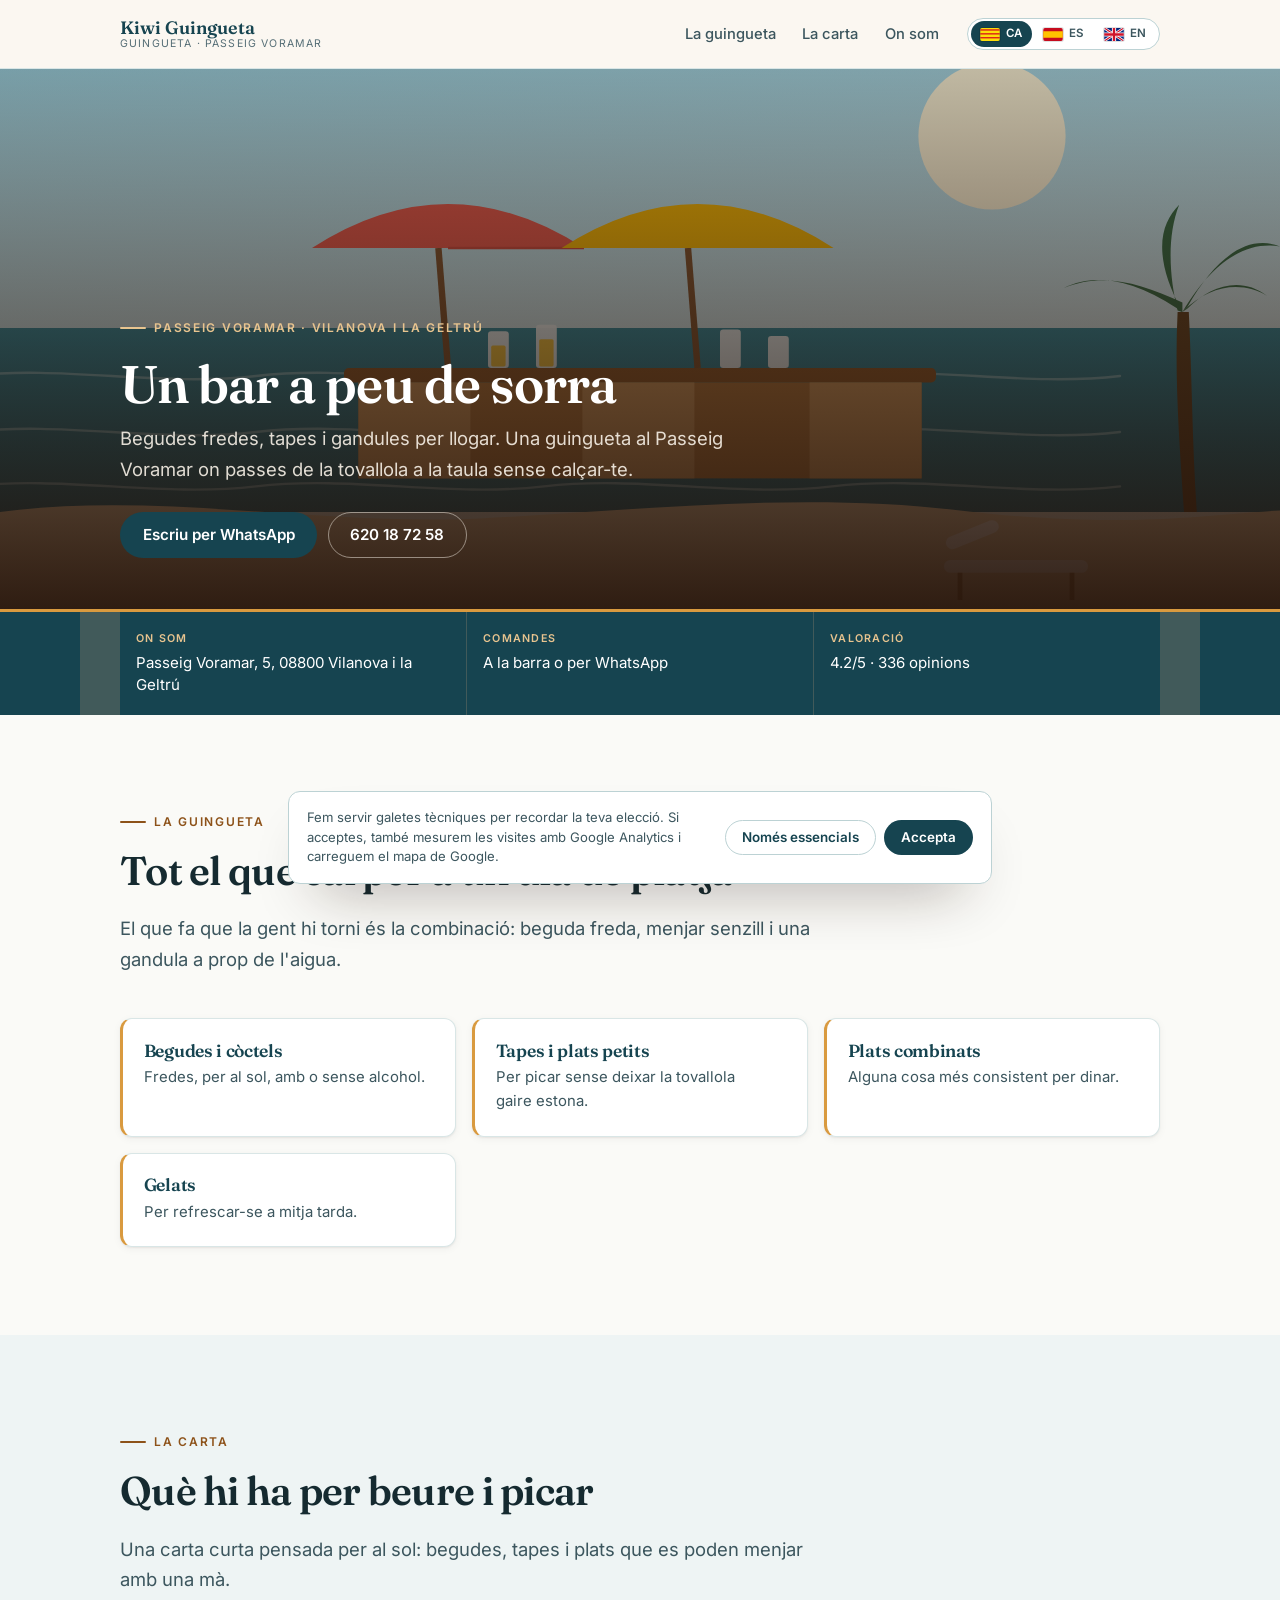
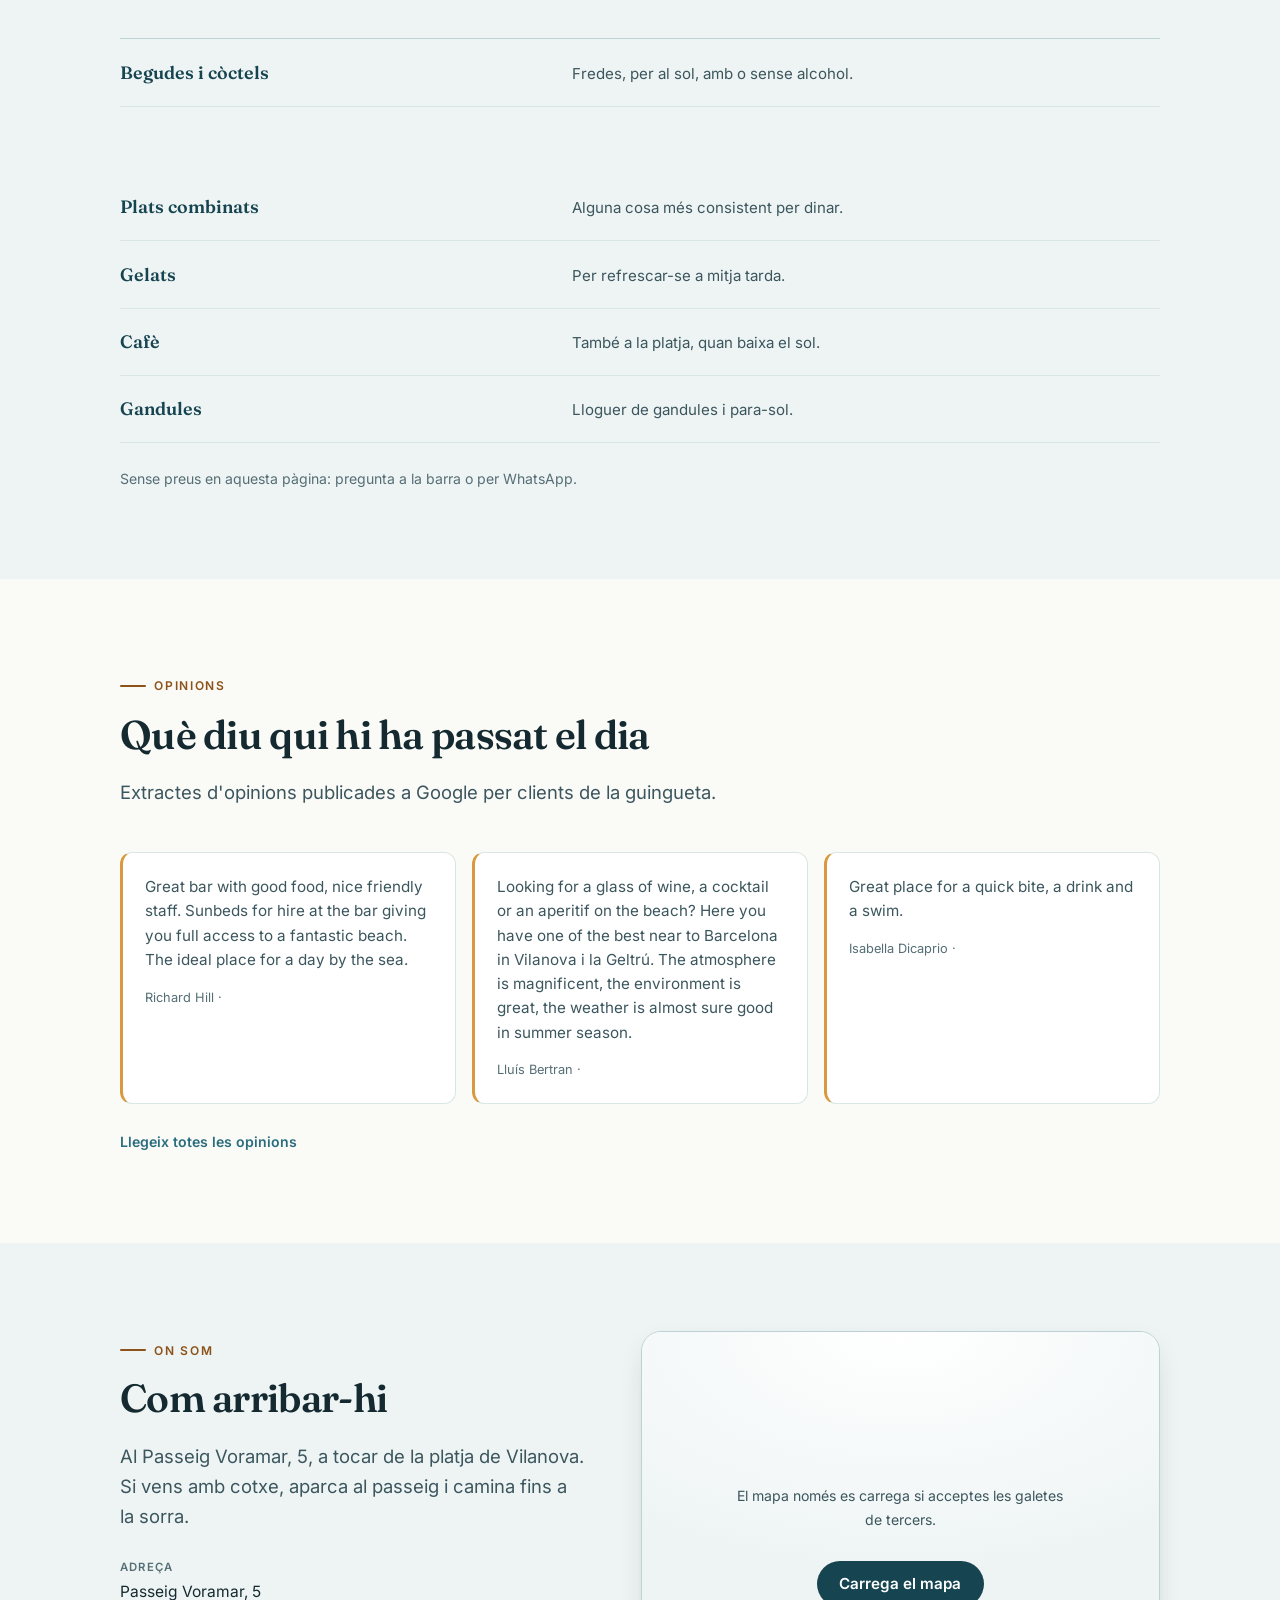
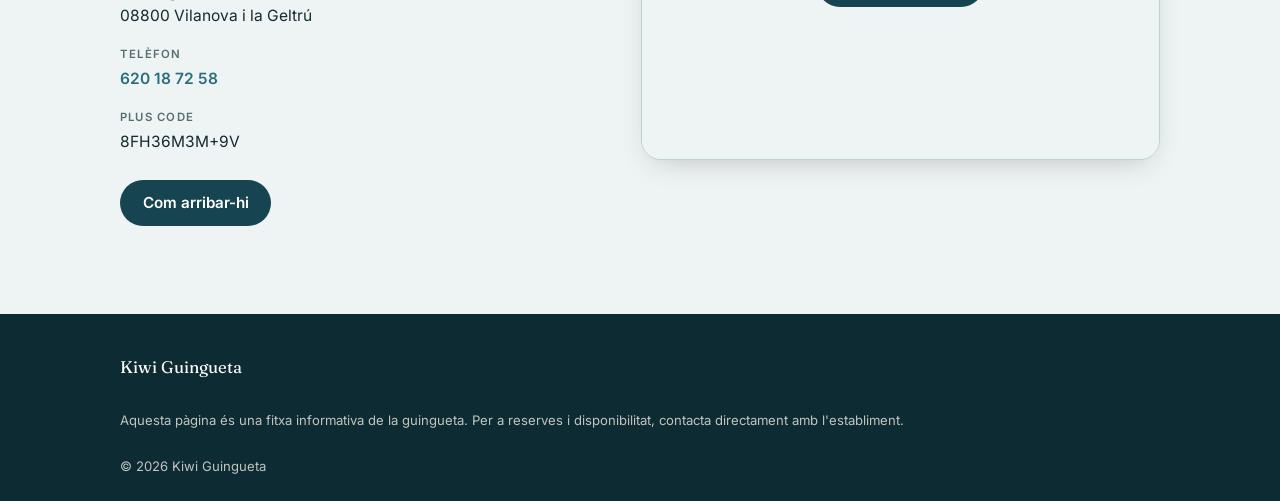
==== commit b701493d: "Rebuild on the current stack: shared components, subdomain URLs, S3 deploy" ====
--- a/index.html
+++ b/index.html
@@ -1,57 +1,67 @@
 <!DOCTYPE html>
-<html lang="es-ES" dir="ltr">
+<html lang="ca" dir="ltr">
 <head>
 <meta charset="utf-8">
-<meta name="viewport" content="width=device-width, initial-scale=1, viewport-fit=cover">
-<title>Kiwi Guingueta — Chiringuito en Vilanova i la Geltrú</title>
-<meta name="description" content="Kiwi Guingueta, chiringuito en el Passeig Voramar de Vilanova i la Geltrú. Cócteles, vino, buena comida, hamacas y acceso directo a la playa. Abierto todos los días de 10:00 a 00:00.">
-<meta name="theme-color" content="#0b3a4a">
-<meta name="format-detection" content="telephone=no">
-
-<link rel="canonical" href="https://yourdataweb.github.io/kiwi-guingueta/">
-<link rel="alternate" hreflang="es" href="https://yourdataweb.github.io/kiwi-guingueta/">
-<link rel="alternate" hreflang="en" href="https://yourdataweb.github.io/kiwi-guingueta/en/">
-<link rel="alternate" hreflang="x-default" href="https://yourdataweb.github.io/kiwi-guingueta/">
-
-<meta property="og:type" content="business.business">
+<meta name="viewport" content="width=device-width, initial-scale=1">
+<title>Kiwi Guingueta · Bar de platja al Passeig Voramar</title>
+<meta name="description" content="Bar i guingueta al Passeig Voramar, 5, Vilanova i la Geltrú, tocant a la platja. Begudes, tapes i gandules per passar el dia a la sorra. Telèfon: 620 18 72 58.">
+<meta name="theme-color" content="#3b2416">
+<meta name="robots" content="index, follow">
+<link rel="canonical" href="https://kiwi-guingueta.vilanovailageltru.info/">
+<meta property="og:type" content="website">
 <meta property="og:site_name" content="Kiwi Guingueta">
-<meta property="og:title" content="Kiwi Guingueta — Chiringuito en Vilanova i la Geltrú">
-<meta property="og:description" content="Cócteles, vino y buena comida a pie de playa. Hamacas, acceso directo a la arena y abierto todos los días de 10:00 a 00:00.">
-<meta property="og:image" content="https://yourdataweb.github.io/kiwi-guingueta/assets/photos/og.png">
-<meta property="og:image:width" content="1200">
-<meta property="og:image:height" content="630">
-<meta property="og:image:alt" content="Ilustración de la terraza del chiringuito Kiwi Guingueta al atardecer">
-<meta property="og:url" content="https://yourdataweb.github.io/kiwi-guingueta/">
-<meta property="og:locale" content="es_ES">
-<meta property="og:locale:alternate" content="en_GB">
+<meta property="og:title" content="Kiwi Guingueta · Bar de platja al Passeig Voramar">
+<meta property="og:description" content="Bar i guingueta al Passeig Voramar, 5, Vilanova i la Geltrú, tocant a la platja. Begudes, tapes i gandules per passar el dia a la sorra. Telèfon: 620 18 72 58.">
+<meta property="og:locale" content="ca_ES">
+<meta property="og:url" content="https://kiwi-guingueta.vilanovailageltru.info/">
+<meta property="og:image" content="https://kiwi-guingueta.vilanovailageltru.info/assets/img/og-image.jpg">
 <meta name="twitter:card" content="summary_large_image">
-<meta name="twitter:title" content="Kiwi Guingueta — Chiringuito en Vilanova i la Geltrú">
-<meta name="twitter:description" content="Cócteles, vino y buena comida a pie de playa. Hamacas, acceso directo a la arena y abierto todos los días de 10:00 a 00:00.">
-<meta name="twitter:image" content="https://yourdataweb.github.io/kiwi-guingueta/assets/photos/og.png">
-
-<link rel="icon" href="assets/photos/favicon.svg" type="image/svg+xml">
-<link rel="apple-touch-icon" href="assets/photos/apple-touch-icon.png">
-<link rel="manifest" href="manifest.webmanifest">
-
-<link rel="preconnect" href="https://fonts.googleapis.com">
-<link rel="preconnect" href="https://fonts.gstatic.com" crossorigin>
-<link href="https://fonts.googleapis.com/css2?family=Fraunces:ital,opsz,wght@0,9..144,400;0,9..144,600;0,9..144,700;1,9..144,400&family=Inter:wght@400;500;600;700&display=swap" rel="stylesheet">
-<link rel="stylesheet" href="assets/css/styles.css">
-
+
+<link rel="alternate" hreflang="ca-ES" href="https://kiwi-guingueta.vilanovailageltru.info/">
+
+<link rel="alternate" hreflang="es-ES" href="https://kiwi-guingueta.vilanovailageltru.info/es/">
+
+<link rel="alternate" hreflang="en-GB" href="https://kiwi-guingueta.vilanovailageltru.info/en/">
+
+<link rel="alternate" hreflang="x-default" href="https://kiwi-guingueta.vilanovailageltru.info/">
+
+<link rel="icon" href="./assets/img/favicon.svg" type="image/svg+xml">
+<link rel="manifest" href="./site.webmanifest">
+<link rel="preload" href="./assets/fonts/fraunces-latin.woff2" as="font" type="font/woff2" crossorigin>
+<link rel="preload" href="./assets/fonts/inter-latin.woff2" as="font" type="font/woff2" crossorigin>
+<link rel="stylesheet" href="./assets/css/components.css">
+<link rel="stylesheet" href="./assets/css/styles.css">
+<script>
+  (function () {
+    var ID='G-71LT2Q093H', KEY='cookie-consent-v1', accepted=false;
+    try { accepted = localStorage.getItem(KEY) === 'accepted'; } catch (e) {}
+    window.dataLayer = window.dataLayer || [];
+    window.gtag = function(){ window.dataLayer.push(arguments); };
+    gtag('js', new Date());
+    gtag('consent','default',{ad_storage:'denied',ad_user_data:'denied',ad_personalization:'denied',analytics_storage:'denied'});
+    function load(){ if(window.__gaLoaded) return; window.__gaLoaded=true;
+      var s=document.createElement('script'); s.async=true;
+      s.src='https://www.googletagmanager.com/gtag/js?id='+ID; document.head.appendChild(s); gtag('config',ID); }
+    function grant(){ load(); gtag('consent','update',{ad_storage:'granted',ad_user_data:'granted',ad_personalization:'granted',analytics_storage:'granted'}); }
+    window.__analyticsConsent=function(ok){ try{localStorage.setItem(KEY, ok?'accepted':'essential');}catch(e){}
+      if(ok) grant(); };
+    if (accepted) grant();
+  })();
+</script>
 <script type="application/ld+json">{
   "@context": "https://schema.org",
   "@type": "BarOrPub",
-  "@id": "https://yourdataweb.github.io/kiwi-guingueta/",
+  "@id": "https://kiwi-guingueta.vilanovailageltru.info/#business",
   "name": "Kiwi Guingueta",
-  "url": "https://yourdataweb.github.io/kiwi-guingueta/",
-  "image": "https://yourdataweb.github.io/kiwi-guingueta/assets/photos/og.png",
-  "description": "Kiwi Guingueta, chiringuito en el Passeig Voramar de Vilanova i la Geltrú. Cócteles, vino, buena comida, hamacas y acceso directo a la playa. Abierto todos los días de 10:00 a 00:00.",
+  "url": "https://kiwi-guingueta.vilanovailageltru.info",
+  "image": "https://kiwi-guingueta.vilanovailageltru.info/assets/img/og-image.jpg",
+  "telephone": "+34 620 18 72 58",
   "address": {
     "@type": "PostalAddress",
     "streetAddress": "Passeig Voramar, 5",
+    "postalCode": "08800",
     "addressLocality": "Vilanova i la Geltrú",
     "addressRegion": "Barcelona",
-    "postalCode": "08800",
     "addressCountry": "ES"
   },
   "geo": {
@@ -59,434 +69,203 @@
     "latitude": 41.2033767,
     "longitude": 1.6846683
   },
-  "telephone": "+34 620 18 72 58",
-  "inLanguage": "es-ES",
-  "priceRange": "€10–20",
-  "currenciesAccepted": "EUR",
-  "paymentAccepted": "Cash, Credit Card, Debit Card, Contactless",
-  "servesCuisine": "Cocina de bar",
+  "hasMap": "https://maps.google.com/?cid=9357870784461133312",
+  "inLanguage": "ca",
+  "acceptsReservations": "https://schema.org/True",
   "aggregateRating": {
     "@type": "AggregateRating",
     "ratingValue": 4.2,
     "reviewCount": 336,
     "bestRating": 5,
     "worstRating": 1
-  },
-  "openingHoursSpecification": [
-    {
-      "@type": "OpeningHoursSpecification",
-      "dayOfWeek": [
-        "Monday",
-        "Tuesday",
-        "Wednesday",
-        "Thursday",
-        "Friday",
-        "Saturday",
-        "Sunday"
-      ],
-      "opens": "10:00",
-      "closes": "00:00"
-    }
-  ],
-  "hasMap": "https://maps.google.com/?cid=9357870784461133312",
-  "sameAs": [
-    "https://maps.google.com/?cid=9357870784461133312"
-  ],
-  "acceptsReservations": true,
-  "publicAccess": true,
-  "isAccessibleForFree": false,
-  "smokingAllowed": false,
-  "petsAllowed": true
+  }
 }</script>
 </head>
 <body>
-
-<a class="skip" href="#main">Ir al contenido</a>
-
-<header class="site-header" id="top">
-  <div class="wrap header-inner">
-    <a class="brand" href="index.html" aria-label="Kiwi Guingueta — inicio">
-      <span class="brand-mark" aria-hidden="true">
-        <svg viewBox="0 0 32 32" width="32" height="32" focusable="false">
-          <circle cx="16" cy="16" r="15" fill="#0b3a4a"/>
-          <circle cx="16" cy="16" r="10.5" fill="#8fd18a"/>
-          <circle cx="16" cy="16" r="4" fill="#f4f1e6"/>
-          <g fill="#123f2b">
-            <ellipse cx="16" cy="16" rx=".85" ry="1.4"/>
-            <ellipse cx="16" cy="16" rx=".85" ry="1.4" transform="rotate(45 16 16)"/>
-            <ellipse cx="16" cy="16" rx=".85" ry="1.4" transform="rotate(90 16 16)"/>
-            <ellipse cx="16" cy="16" rx=".85" ry="1.4" transform="rotate(135 16 16)"/>
-          </g>
-        </svg>
-      </span>
-      <span class="brand-text">
-        <span class="brand-name">Kiwi Guingueta</span>
-        <span class="brand-sub">Chiringuito · Vilanova i la Geltrú</span>
-      </span>
+<a class="skip-link" href="#main">Ves al contingut principal</a>
+
+<header class="header">
+  <div class="wrap header__inner">
+    <a class="brand" href="./">
+      <span class="brand__name">Kiwi Guingueta</span>
+      <span class="brand__sub">Guingueta · Passeig Voramar</span>
     </a>
-
-    <nav class="nav" aria-label="Navegación principal">
-      <a href="#about">El sitio</a>
-      <a href="#highlights">Qué hay</a>
-      <a href="#reviews">Opiniones</a>
-      <a href="#visit">Visítanos</a>
+    <nav class="nav" id="site-nav" data-open="false" aria-label="Navegació principal">
+      <a href="#tostados">La guingueta</a>
+      <a href="#carta">La carta</a>
+      <a href="#visitanos">On som</a>
     </nav>
-
-    <div class="header-tools">
-
-      <ul class="social-bar social-bar--header" aria-label="Redes sociales">
-        <a class="social-link" href="https://maps.google.com/?cid=9357870784461133312" target="_blank" rel="noopener noreferrer me"
-           aria-label="Google (se abre en una pestaña nueva)">
-          <svg viewBox="0 0 24 24" width="18" height="18" aria-hidden="true" focusable="false"><path fill="currentColor" d="M21.35 11.1H12v2.9h5.35c-.25 1.35-1.7 3.95-5.35 3.95A5.95 5.95 0 0 1 6 12a5.95 5.95 0 0 1 6-5.95c1.7 0 2.85.72 3.5 1.34l2.4-2.31C16.35 3.6 14.4 2.7 12 2.7A9.3 9.3 0 0 0 2.7 12 9.3 9.3 0 0 0 12 21.3c5.35 0 8.9-3.76 8.9-9.05 0-.6-.07-1.06-.15-1.15Z"/></svg>
+    <div class="header__tools">
+      <nav class="langs" aria-label="Canviar d&#39;idioma">
+        
+        <a class="langs__link" href="./" hreflang="ca" lang="ca" aria-current="true">
+          <span class="langs__flag" aria-hidden="true"><svg viewBox="0 0 24 16"><rect width="24" height="16" fill="#fcdd09"/><g fill="#da121a"><rect y="1.6" width="24" height="1.6"/><rect y="6.4" width="24" height="1.6"/><rect y="11.2" width="24" height="1.6"/></g></svg></span>
+          <span class="langs__code">ca</span>
+          <span class="sr-only">Català</span>
         </a>
-      </ul>
-
-      <div class="lang-switch lang-switch--header" role="group" aria-label="Cambiar idioma">
-        <a href="index.html" class="lang-opt is-active" lang="es" hreflang="es"
-           aria-label="Ver esta página en español" aria-current="true">ES</a>
-        <span class="lang-sep" aria-hidden="true">/</span>
-        <a href="en/index.html" class="lang-opt" lang="en" hreflang="en"
-           aria-label="Ver esta página en inglés">EN</a>
-      </div>
-      <button class="nav-toggle" type="button" aria-expanded="false" aria-controls="mobile-nav"
-              aria-label="Abrir menú" data-label-open="Abrir menú" data-label-close="Cerrar menú">
-        <span></span><span></span><span></span>
+        
+        <a class="langs__link" href="./es/" hreflang="es" lang="es">
+          <span class="langs__flag" aria-hidden="true"><svg viewBox="0 0 24 16"><rect width="24" height="16" fill="#c60b1e"/><rect y="4" width="24" height="8" fill="#ffc400"/></svg></span>
+          <span class="langs__code">es</span>
+          <span class="sr-only">Español</span>
+        </a>
+        
+        <a class="langs__link" href="./en/" hreflang="en" lang="en">
+          <span class="langs__flag" aria-hidden="true"><svg viewBox="0 0 24 16"><rect width="24" height="16" fill="#00247d"/><path d="M0 0 24 16M24 0 0 16" stroke="#fff" stroke-width="3.2"/><path d="M0 0 24 16M24 0 0 16" stroke="#cf142b" stroke-width="1.6"/><path d="M12 0v16M0 8h24" stroke="#fff" stroke-width="5.2"/><path d="M12 0v16M0 8h24" stroke="#cf142b" stroke-width="3"/></svg></span>
+          <span class="langs__code">en</span>
+          <span class="sr-only">English</span>
+        </a>
+        
+      </nav>
+      <button class="nav-toggle" type="button" aria-expanded="false" aria-controls="site-nav" aria-label="Obre el menú de navegació">
+        <svg viewBox="0 0 24 24" width="22" height="22" fill="none" stroke="currentColor" stroke-width="2" stroke-linecap="round" aria-hidden="true"><path d="M4 7h16M4 12h16M4 17h16"/></svg>
       </button>
     </div>
-  </div>
-
-  <div class="mobile-nav" id="mobile-nav" hidden>
-    <nav aria-label="Navegación principal">
-      <a href="#about">El sitio</a>
-      <a href="#highlights">Qué hay</a>
-      <a href="#reviews">Opiniones</a>
-      <a href="#visit">Visítanos</a>
-    </nav>
-
-      <ul class="social-bar social-bar--mobile" aria-label="Redes sociales">
-        <a class="social-link" href="https://maps.google.com/?cid=9357870784461133312" target="_blank" rel="noopener noreferrer me"
-           aria-label="Google (se abre en una pestaña nueva)">
-          <svg viewBox="0 0 24 24" width="18" height="18" aria-hidden="true" focusable="false"><path fill="currentColor" d="M21.35 11.1H12v2.9h5.35c-.25 1.35-1.7 3.95-5.35 3.95A5.95 5.95 0 0 1 6 12a5.95 5.95 0 0 1 6-5.95c1.7 0 2.85.72 3.5 1.34l2.4-2.31C16.35 3.6 14.4 2.7 12 2.7A9.3 9.3 0 0 0 2.7 12 9.3 9.3 0 0 0 12 21.3c5.35 0 8.9-3.76 8.9-9.05 0-.6-.07-1.06-.15-1.15Z"/></svg>
-        </a>
-      </ul>
-
-      <div class="lang-switch lang-switch--mobile" role="group" aria-label="Cambiar idioma">
-        <a href="index.html" class="lang-opt is-active" lang="es" hreflang="es"
-           aria-label="Ver esta página en español" aria-current="true">ES</a>
-        <span class="lang-sep" aria-hidden="true">/</span>
-        <a href="en/index.html" class="lang-opt" lang="en" hreflang="en"
-           aria-label="Ver esta página en inglés">EN</a>
-      </div>
   </div>
 </header>
 
 <main id="main">
-
   <section class="hero" aria-labelledby="hero-title">
-    <div class="hero-media" aria-hidden="true">
-      <img src="assets/photos/poster.svg" alt="" width="1600" height="900" fetchpriority="high" decoding="async">
-      <div class="hero-scrim"></div>
-    </div>
-
-    <div class="wrap hero-inner">
-      <p class="hero-eyebrow">
-        <span class="dot" id="status-dot" aria-hidden="true"></span>
-        <span id="open-status" data-open-template="Abierto ahora · hasta las {close}" data-closed-template="Cerrado · abre a las {open}" data-today-label="Hoy">Abierto todos los días · 10:00 – 00:00</span>
-      </p>
-
-      <h1 id="hero-title">Los pies en la arena,<br>la copa en la mano.</h1>
-      <p class="hero-lede">Un pequeño chiringuito en el Passeig Voramar, donde acaba la terraza y empieza el Mediterráneo. Bebidas frías, buena comida, hamacas y ninguna prisa.</p>
-
-      <div class="hero-actions">
-        <a class="btn btn-primary" href="#visit">Cómo llegar</a>
-        <a class="btn btn-ghost" href="https://wa.me/34620187258?text=Hola!%20Quer%C3%ADa%20preguntar%20por%20Kiwi%20Guingueta%20%F0%9F%99%82" target="_blank" rel="noopener noreferrer"><svg viewBox="0 0 24 24" width="20" height="20" aria-hidden="true" focusable="false"><path fill="currentColor" d="M12.04 2C6.58 2 2.13 6.45 2.13 11.91c0 1.75.46 3.45 1.32 4.95L2 22l5.25-1.38a9.9 9.9 0 0 0 4.79 1.22h.01c5.46 0 9.91-4.45 9.91-9.91S17.5 2 12.04 2Zm0 18.15h-.01a8.2 8.2 0 0 1-4.19-1.15l-.3-.18-3.12.82.83-3.04-.2-.31a8.19 8.19 0 0 1-1.26-4.38c0-4.54 3.7-8.24 8.25-8.24 2.2 0 4.27.86 5.83 2.42a8.2 8.2 0 0 1 2.41 5.83c0 4.54-3.7 8.23-8.24 8.23Zm4.52-6.16c-.25-.12-1.47-.72-1.69-.81-.23-.08-.39-.12-.56.13-.16.24-.64.8-.79.97-.14.16-.29.19-.54.06-.25-.12-1.05-.39-1.99-1.23-.74-.66-1.23-1.47-1.38-1.72-.14-.25-.01-.38.11-.51.11-.11.25-.29.37-.43.12-.14.16-.25.25-.41.08-.17.04-.31-.02-.43-.06-.12-.56-1.34-.76-1.84-.2-.48-.4-.42-.56-.43h-.47c-.17 0-.43.06-.66.31-.23.25-.87.85-.87 2.07s.89 2.4 1.02 2.56c.12.17 1.75 2.67 4.25 3.74.59.26 1.05.41 1.41.52.59.19 1.13.16 1.56.1.48-.07 1.47-.6 1.68-1.18.21-.58.21-1.07.14-1.18-.06-.1-.22-.16-.47-.28Z"/></svg>WhatsApp<span class="sr-only"> (se abre en una pestaña nueva)</span></a>
-      </div>
-
-      <ul class="hero-stats" aria-label="De un vistazo">
-        <li>
-          <span class="stat-value">4,2</span>
-          <span class="stat-label">sobre 5 en Google</span>
-        </li>
-        <li>
-          <span class="stat-value">336</span>
-          <span class="stat-label">reseñas en Google</span>
-        </li>
-        <li>
-          <span class="stat-value">€10–20</span>
-          <span class="stat-label">por persona</span>
-        </li>
+    <img class="hero__art" src="./assets/img/poster.svg" alt="" width="1600" height="900" fetchpriority="high" decoding="async" aria-hidden="true">
+    <div class="wrap hero__body">
+      <p class="eyebrow">Passeig Voramar · Vilanova i la Geltrú</p>
+      <h1 id="hero-title">Un bar a peu de sorra</h1>
+      <p class="hero__lede">Begudes fredes, tapes i gandules per llogar. Una guingueta al Passeig Voramar on passes de la tovallola a la taula sense calçar-te.</p>
+      <div class="hero__actions">
+        
+        <a class="btn btn--primary" href="https://wa.me/34620187258" target="_blank" rel="noopener">Escriu per WhatsApp</a>
+        
+        <a class="btn btn--ghost" href="tel:+34 620 18 72 58">620 18 72 58</a>
+      </div>
+    </div>
+  </section>
+
+  <section class="strip" aria-label="Informació pràctica">
+    <div class="wrap strip__grid">
+      <div><span class="strip__k">On som</span><span class="strip__v">Passeig Voramar, 5, 08800 Vilanova i la Geltrú</span></div>
+      <div><span class="strip__k">Comandes</span><span class="strip__v">A la barra o per WhatsApp</span></div>
+      <div><span class="strip__k">Valoració</span><span class="strip__v">4.2/5 · 336 opinions</span></div>
+    </div>
+  </section>
+
+  <section class="section roast" id="tostados" aria-labelledby="roast-title">
+    <div class="wrap">
+      <div class="head reveal">
+        <p class="eyebrow">La guingueta</p>
+        <h2 id="roast-title">Tot el que cal per a un dia de platja</h2>
+        <p class="lead">El que fa que la gent hi torni és la combinació: beguda freda, menjar senzill i una gandula a prop de l&#39;aigua.</p>
+      </div>
+      <ul class="roastgrid">
+        
+        <li class="bean reveal"><h3>Begudes i còctels</h3><p>Fredes, per al sol, amb o sense alcohol.</p></li>
+        
+        <li class="bean reveal"><h3>Tapes i plats petits</h3><p>Per picar sense deixar la tovallola gaire estona.</p></li>
+        
+        <li class="bean reveal"><h3>Plats combinats</h3><p>Alguna cosa més consistent per dinar.</p></li>
+        
+        <li class="bean reveal"><h3>Gelats</h3><p>Per refrescar-se a mitja tarda.</p></li>
+        
       </ul>
     </div>
   </section>
 
-  <section class="section about" id="about" aria-labelledby="about-title">
-    <div class="wrap about-grid">
-      <div class="about-copy">
-        <p class="eyebrow">El sitio</p>
-        <h2 id="about-title">Una guingueta es un bar pequeño junto al agua.<br>Esta es la nuestra.</h2>
-        <p>Baja del Passeig Voramar y el asfalto se convierte en arena. Kiwi Guingueta está justo donde empieza la playa: un bar de techo de paja con terraza, unas cuantas hamacas para alquilar y una línea de visión directa al mar.</p>
-        <p>Ven a por un café por la mañana, quédate a comer sin prisa y deja que la tarde se convierta en cócteles. Los niños corretean, los perros son bienvenidos y nadie te mete prisa.</p>
-        <p class="about-note">Abierto todos los días, de 10:00 a medianoche.</p>
-      </div>
-
-      <div class="about-card">
-        <div class="about-card-media">
-          <img src="assets/photos/poster.svg" alt="Ilustración de la terraza del chiringuito Kiwi Guingueta al atardecer" width="800" height="600" loading="lazy" decoding="async">
+  <section class="section section--tint carta" id="carta" aria-labelledby="carta-title">
+    <div class="wrap">
+      <div class="head reveal">
+        <p class="eyebrow">La carta</p>
+        <h2 id="carta-title">Què hi ha per beure i picar</h2>
+        <p class="lead">Una carta curta pensada per al sol: begudes, tapes i plats que es poden menjar amb una mà.</p>
+      </div>
+      <dl class="pricelist">
+        
+        <div class="pricelist__row reveal"><dt>Begudes i còctels</dt><dd>Fredes, per al sol, amb o sense alcohol.</dd></div>
+        
+        <div class="pricelist__row reveal"><dt>Tapes i plats petits</dt><dd>Per picar sense deixar la tovallola gaire estona.</dd></div>
+        
+        <div class="pricelist__row reveal"><dt>Plats combinats</dt><dd>Alguna cosa més consistent per dinar.</dd></div>
+        
+        <div class="pricelist__row reveal"><dt>Gelats</dt><dd>Per refrescar-se a mitja tarda.</dd></div>
+        
+        <div class="pricelist__row reveal"><dt>Cafè</dt><dd>També a la platja, quan baixa el sol.</dd></div>
+        
+        <div class="pricelist__row reveal"><dt>Gandules</dt><dd>Lloguer de gandules i para-sol.</dd></div>
+        
+      </dl>
+      <p class="note">Sense preus en aquesta pàgina: pregunta a la barra o per WhatsApp.</p>
+    </div>
+  </section>
+
+  <section class="section guestvoices" id="reviews" aria-labelledby="reviews-title">
+    <div class="wrap">
+      <div class="head reveal">
+        <p class="eyebrow">Opinions</p>
+        <h2 id="reviews-title">Què diu qui hi ha passat el dia</h2>
+        <p class="lead">Extractes d&#39;opinions publicades a Google per clients de la guingueta.</p>
+      </div>
+      <div class="quotes">
+        
+        <figure class="quote reveal">
+          <blockquote><p>Great bar with good food, nice friendly staff. Sunbeds for hire at the bar giving you full access to a fantastic beach. The ideal place for a day by the sea.</p></blockquote>
+          <figcaption>Richard Hill · </figcaption>
+        </figure>
+        
+        <figure class="quote reveal">
+          <blockquote><p>Looking for a glass of wine, a cocktail or an aperitif on the beach? Here you have one of the best near to Barcelona in Vilanova i la Geltrú. The atmosphere is magnificent, the environment is great, the weather is almost sure good in summer season.</p></blockquote>
+          <figcaption>Lluís Bertran · </figcaption>
+        </figure>
+        
+        <figure class="quote reveal">
+          <blockquote><p>Great place for a quick bite, a drink and a swim.</p></blockquote>
+          <figcaption>Isabella Dicaprio · </figcaption>
+        </figure>
+        
+      </div>
+      <a class="morelink" href="https://www.google.com/maps/place//data=!4m4!3m3!1s0x12a38777b29d42bb:0x81ddd5e5f9cfd600!9m1!1b1" target="_blank" rel="noopener">Llegeix totes les opinions</a>
+    </div>
+  </section>
+
+  <section class="section section--tint location" id="visitanos" aria-labelledby="visit-title">
+    <div class="wrap visit">
+      <div class="reveal">
+        <p class="eyebrow">On som</p>
+        <h2 id="visit-title">Com arribar-hi</h2>
+        <p class="lead">Al Passeig Voramar, 5, a tocar de la platja de Vilanova. Si vens amb cotxe, aparca al passeig i camina fins a la sorra.</p>
+        <dl class="visitlist">
+          <div><dt>Adreça</dt><dd>Passeig Voramar, 5<br>08800 Vilanova i la Geltrú</dd></div>
+          <div><dt>Telèfon</dt><dd><a href="tel:+34 620 18 72 58">620 18 72 58</a></dd></div>
+          <div><dt>Plus Code</dt><dd>8FH36M3M+9V</dd></div>
+        </dl>
+        <div class="visit__actions">
+          <a class="btn btn--primary" href="https://www.google.com/maps/dir/?api=1&amp;destination=41.2033767,1.6846683" target="_blank" rel="noopener">Com arribar-hi</a>
         </div>
-        <dl class="about-facts">
-          <div>
-            <dt>Dirección</dt>
-            <dd>Passeig Voramar, 5<br>08800 Vilanova i la Geltrú</dd>
-          </div>
-          <div>
-            <dt>Teléfono</dt>
-            <dd><a href="tel:+34620187258">620 18 72 58</a></dd>
-          </div>
-          <div>
-            <dt>Horario</dt>
-            <dd>Todos los días, 10:00 – 00:00</dd>
-          </div>
-        </dl>
-      </div>
-    </div>
-  </section>
-
-  <section class="section highlights" id="highlights" aria-labelledby="highlights-title">
-    <div class="wrap">
-      <p class="eyebrow">Qué hay</p>
-      <h2 id="highlights-title">Todo lo que necesitas para un día junto al mar</h2>
-
-      <ul class="feature-grid">
-        <li class="feature">
-          <span class="feature-icon" data-icon="umbrella" aria-hidden="true"></span>
-          <h3>Terraza frente al mar</h3><p>Mesas en la arena, sombra arriba y el mar delante.</p>
-        </li>
-        <li class="feature">
-          <span class="feature-icon" data-icon="sunbed" aria-hidden="true"></span>
-          <h3>Hamacas para alquilar</h3><p>Alquila una hamaca en el bar y accede a toda la playa.</p>
-        </li>
-        <li class="feature">
-          <span class="feature-icon" data-icon="cocktail" aria-hidden="true"></span>
-          <h3>Cócteles y vino</h3><p>Cerveza, vino y cócteles, preparados a tu gusto.</p>
-        </li>
-        <li class="feature">
-          <span class="feature-icon" data-icon="music" aria-hidden="true"></span>
-          <h3>Música en directo</h3><p>De vez en cuando, alguien trae una guitarra.</p>
-        </li>
-        <li class="feature">
-          <span class="feature-icon" data-icon="dog" aria-hidden="true"></span>
-          <h3>Admite perros</h3><p>Trae al perro. Y a los niños también.</p>
-        </li>
-        <li class="feature">
-          <span class="feature-icon" data-icon="group" aria-hidden="true"></span>
-          <h3>Ideal para grupos</h3><p>Espacio para repartirse y una mesa lo bastante grande.</p>
-        </li>
-      </ul>
-
-      <div class="feature-columns"><div class="cap-inner">
-        <div class="cap-group">
-          <h4>Servicio</h4>
-          <ul class="cap-list"><li class="cap is-yes"><svg viewBox="0 0 24 24" fill="none" stroke="currentColor" stroke-width="2.4" stroke-linecap="round" stroke-linejoin="round" aria-hidden="true"><path d="m4 12.5 5 5L20 6.5"/></svg><span>Terraza exterior</span></li><li class="cap is-yes"><svg viewBox="0 0 24 24" fill="none" stroke="currentColor" stroke-width="2.4" stroke-linecap="round" stroke-linejoin="round" aria-hidden="true"><path d="m4 12.5 5 5L20 6.5"/></svg><span>Para comer en el local</span></li><li class="cap is-yes"><svg viewBox="0 0 24 24" fill="none" stroke="currentColor" stroke-width="2.4" stroke-linecap="round" stroke-linejoin="round" aria-hidden="true"><path d="m4 12.5 5 5L20 6.5"/></svg><span>Para llevar</span></li><li class="cap is-no"><svg viewBox="0 0 24 24" fill="none" stroke="currentColor" stroke-width="2.2" stroke-linecap="round" aria-hidden="true"><path d="m5 5 14 14M19 5 5 19"/></svg><span>A domicilio</span></li><li class="cap is-yes"><svg viewBox="0 0 24 24" fill="none" stroke="currentColor" stroke-width="2.4" stroke-linecap="round" stroke-linejoin="round" aria-hidden="true"><path d="m4 12.5 5 5L20 6.5"/></svg><span>Se puede reservar</span></li></ul>
-        </div>
-        <div class="cap-group">
-          <h4>Comida y bebida</h4>
-          <ul class="cap-list"><li class="cap is-yes"><svg viewBox="0 0 24 24" fill="none" stroke="currentColor" stroke-width="2.4" stroke-linecap="round" stroke-linejoin="round" aria-hidden="true"><path d="m4 12.5 5 5L20 6.5"/></svg><span>Cerveza</span></li><li class="cap is-yes"><svg viewBox="0 0 24 24" fill="none" stroke="currentColor" stroke-width="2.4" stroke-linecap="round" stroke-linejoin="round" aria-hidden="true"><path d="m4 12.5 5 5L20 6.5"/></svg><span>Vino</span></li><li class="cap is-yes"><svg viewBox="0 0 24 24" fill="none" stroke="currentColor" stroke-width="2.4" stroke-linecap="round" stroke-linejoin="round" aria-hidden="true"><path d="m4 12.5 5 5L20 6.5"/></svg><span>Cócteles</span></li></ul>
-        </div>
-        <div class="cap-group">
-          <h4>Ambiente</h4>
-          <ul class="cap-list"><li class="cap is-yes"><svg viewBox="0 0 24 24" fill="none" stroke="currentColor" stroke-width="2.4" stroke-linecap="round" stroke-linejoin="round" aria-hidden="true"><path d="m4 12.5 5 5L20 6.5"/></svg><span>Apto para niños</span></li><li class="cap is-yes"><svg viewBox="0 0 24 24" fill="none" stroke="currentColor" stroke-width="2.4" stroke-linecap="round" stroke-linejoin="round" aria-hidden="true"><path d="m4 12.5 5 5L20 6.5"/></svg><span>Admite perros</span></li><li class="cap is-yes"><svg viewBox="0 0 24 24" fill="none" stroke="currentColor" stroke-width="2.4" stroke-linecap="round" stroke-linejoin="round" aria-hidden="true"><path d="m4 12.5 5 5L20 6.5"/></svg><span>Ideal para grupos</span></li></ul>
-        </div>
-        <div class="cap-group">
-          <h4>Instalaciones</h4>
-          <ul class="cap-list"><li class="cap is-yes"><svg viewBox="0 0 24 24" fill="none" stroke="currentColor" stroke-width="2.4" stroke-linecap="round" stroke-linejoin="round" aria-hidden="true"><path d="m4 12.5 5 5L20 6.5"/></svg><span>Aseos</span></li></ul>
-        </div>
-        <div class="cap-group">
-          <h4>Aparcamiento</h4>
-          <ul class="cap-list"><li class="cap is-yes"><svg viewBox="0 0 24 24" fill="none" stroke="currentColor" stroke-width="2.4" stroke-linecap="round" stroke-linejoin="round" aria-hidden="true"><path d="m4 12.5 5 5L20 6.5"/></svg><span>Aparcamiento de pago</span></li><li class="cap is-yes"><svg viewBox="0 0 24 24" fill="none" stroke="currentColor" stroke-width="2.4" stroke-linecap="round" stroke-linejoin="round" aria-hidden="true"><path d="m4 12.5 5 5L20 6.5"/></svg><span>Estacionamiento en la calle de pago</span></li></ul>
-        </div>
-        <div class="cap-group">
-          <h4>Accesibilidad</h4>
-          <ul class="cap-list"><li class="cap is-yes"><svg viewBox="0 0 24 24" fill="none" stroke="currentColor" stroke-width="2.4" stroke-linecap="round" stroke-linejoin="round" aria-hidden="true"><path d="m4 12.5 5 5L20 6.5"/></svg><span>Entrada accesible en silla de ruedas</span></li></ul>
-        </div>
-        <div class="cap-group">
-          <h4>Pagos</h4>
-          <ul class="cap-list"><li class="cap is-yes"><svg viewBox="0 0 24 24" fill="none" stroke="currentColor" stroke-width="2.4" stroke-linecap="round" stroke-linejoin="round" aria-hidden="true"><path d="m4 12.5 5 5L20 6.5"/></svg><span>Tarjetas de crédito</span></li><li class="cap is-yes"><svg viewBox="0 0 24 24" fill="none" stroke="currentColor" stroke-width="2.4" stroke-linecap="round" stroke-linejoin="round" aria-hidden="true"><path d="m4 12.5 5 5L20 6.5"/></svg><span>Tarjetas de débito</span></li><li class="cap is-yes"><svg viewBox="0 0 24 24" fill="none" stroke="currentColor" stroke-width="2.4" stroke-linecap="round" stroke-linejoin="round" aria-hidden="true"><path d="m4 12.5 5 5L20 6.5"/></svg><span>Pago sin contacto (NFC)</span></li></ul>
-        </div>
-      </div></div>
-    </div>
-  </section>
-
-  <section class="section reviews" id="reviews" aria-labelledby="reviews-title">
-    <div class="wrap">
-      <div class="reviews-head">
-        <div>
-          <p class="eyebrow">Lo que dicen</p>
-          <h2 id="reviews-title">De quienes ya han estado</h2>
-        </div>
-        <div class="rating-badge" role="img" aria-label="Valoración de 4,2 sobre 5 basada en 336 reseñas de Google">
-          <span class="rating-star" aria-hidden="true">
-            <svg viewBox="0 0 24 24" width="56" height="56" focusable="false"><path fill="currentColor" d="m12 2.6 2.9 5.88 6.49.94-4.7 4.58 1.11 6.46L12 17.4l-5.8 3.06 1.1-6.46-4.69-4.58 6.49-.94L12 2.6Z"/></svg>
-          </span>
-          <span class="rating-body">
-            <span class="rating-value">4,2</span>
-            <span class="rating-meta"><span>336 reseñas</span> en Google</span>
-          </span>
-        </div>
-      </div>
-
-      <ul class="review-grid" id="review-grid">
-        <li class="review">
-          <span class="review-stars" aria-label="4 / 5"><span class=""><svg viewBox="0 0 24 24" fill="currentColor" aria-hidden="true" focusable="false"><path d="m12 2.6 2.9 5.88 6.49.94-4.7 4.58 1.11 6.46L12 17.4l-5.8 3.06 1.1-6.46-4.69-4.58 6.49-.94L12 2.6Z"/></svg></span><span class=""><svg viewBox="0 0 24 24" fill="currentColor" aria-hidden="true" focusable="false"><path d="m12 2.6 2.9 5.88 6.49.94-4.7 4.58 1.11 6.46L12 17.4l-5.8 3.06 1.1-6.46-4.69-4.58 6.49-.94L12 2.6Z"/></svg></span><span class=""><svg viewBox="0 0 24 24" fill="currentColor" aria-hidden="true" focusable="false"><path d="m12 2.6 2.9 5.88 6.49.94-4.7 4.58 1.11 6.46L12 17.4l-5.8 3.06 1.1-6.46-4.69-4.58 6.49-.94L12 2.6Z"/></svg></span><span class=""><svg viewBox="0 0 24 24" fill="currentColor" aria-hidden="true" focusable="false"><path d="m12 2.6 2.9 5.88 6.49.94-4.7 4.58 1.11 6.46L12 17.4l-5.8 3.06 1.1-6.46-4.69-4.58 6.49-.94L12 2.6Z"/></svg></span><span class="is-empty"><svg viewBox="0 0 24 24" fill="currentColor" aria-hidden="true" focusable="false"><path d="m12 2.6 2.9 5.88 6.49.94-4.7 4.58 1.11 6.46L12 17.4l-5.8 3.06 1.1-6.46-4.69-4.58 6.49-.94L12 2.6Z"/></svg></span></span>
-          <blockquote><p lang="en">Looking for a glass of wine, a cocktail or an aperitif on the beach? Here you have one of the best near to Barcelona in Vilanova i la Geltrú. The atmosphere is magnificent, the environment is great, the weather is almost sure good in summer season.</p><span class="review-lang">Original en inglés</span></blockquote>
-          <footer>
-            <span class="review-avatar">
-              <span class="review-avatar-fallback" aria-hidden="true">L</span><img src="https://lh3.googleusercontent.com/a-/ALV-UjU2xjh5vrW-izJhp_IkAuBeoobH85nsg_t8_k5hIe3dgCElUenV=s128-c0x00000000-cc-rp-mo-ba6" alt="" width="44" height="44" loading="lazy" decoding="async" referrerpolicy="no-referrer" onerror="this.remove()">
-            </span>
-            <span class="review-meta">
-              <strong>Lluís Bertran</strong>
-              <small>hace 2 años</small>
-            </span>
-          </footer>
-        </li>
-        <li class="review">
-          <span class="review-stars" aria-label="5 / 5"><span class=""><svg viewBox="0 0 24 24" fill="currentColor" aria-hidden="true" focusable="false"><path d="m12 2.6 2.9 5.88 6.49.94-4.7 4.58 1.11 6.46L12 17.4l-5.8 3.06 1.1-6.46-4.69-4.58 6.49-.94L12 2.6Z"/></svg></span><span class=""><svg viewBox="0 0 24 24" fill="currentColor" aria-hidden="true" focusable="false"><path d="m12 2.6 2.9 5.88 6.49.94-4.7 4.58 1.11 6.46L12 17.4l-5.8 3.06 1.1-6.46-4.69-4.58 6.49-.94L12 2.6Z"/></svg></span><span class=""><svg viewBox="0 0 24 24" fill="currentColor" aria-hidden="true" focusable="false"><path d="m12 2.6 2.9 5.88 6.49.94-4.7 4.58 1.11 6.46L12 17.4l-5.8 3.06 1.1-6.46-4.69-4.58 6.49-.94L12 2.6Z"/></svg></span><span class=""><svg viewBox="0 0 24 24" fill="currentColor" aria-hidden="true" focusable="false"><path d="m12 2.6 2.9 5.88 6.49.94-4.7 4.58 1.11 6.46L12 17.4l-5.8 3.06 1.1-6.46-4.69-4.58 6.49-.94L12 2.6Z"/></svg></span><span class=""><svg viewBox="0 0 24 24" fill="currentColor" aria-hidden="true" focusable="false"><path d="m12 2.6 2.9 5.88 6.49.94-4.7 4.58 1.11 6.46L12 17.4l-5.8 3.06 1.1-6.46-4.69-4.58 6.49-.94L12 2.6Z"/></svg></span></span>
-          <blockquote><p lang="en">Great bar with good food, nice friendly staff. Sunbeds for hire at the bar giving you full access to a fantastic beach. The ideal place for a day by the sea.</p><span class="review-lang">Original en inglés</span></blockquote>
-          <footer>
-            <span class="review-avatar">
-              <span class="review-avatar-fallback" aria-hidden="true">R</span><img src="https://lh3.googleusercontent.com/a/ACg8ocIvyeyfie8lDYaVrOGRAi7xHsCU13BPjVZGz5eMQ_7eLj-G2g=s128-c0x00000000-cc-rp-mo" alt="" width="44" height="44" loading="lazy" decoding="async" referrerpolicy="no-referrer" onerror="this.remove()">
-            </span>
-            <span class="review-meta">
-              <strong>Richard Hill</strong>
-              <small>hace un mes</small>
-            </span>
-          </footer>
-        </li>
-        <li class="review">
-          <span class="review-stars" aria-label="5 / 5"><span class=""><svg viewBox="0 0 24 24" fill="currentColor" aria-hidden="true" focusable="false"><path d="m12 2.6 2.9 5.88 6.49.94-4.7 4.58 1.11 6.46L12 17.4l-5.8 3.06 1.1-6.46-4.69-4.58 6.49-.94L12 2.6Z"/></svg></span><span class=""><svg viewBox="0 0 24 24" fill="currentColor" aria-hidden="true" focusable="false"><path d="m12 2.6 2.9 5.88 6.49.94-4.7 4.58 1.11 6.46L12 17.4l-5.8 3.06 1.1-6.46-4.69-4.58 6.49-.94L12 2.6Z"/></svg></span><span class=""><svg viewBox="0 0 24 24" fill="currentColor" aria-hidden="true" focusable="false"><path d="m12 2.6 2.9 5.88 6.49.94-4.7 4.58 1.11 6.46L12 17.4l-5.8 3.06 1.1-6.46-4.69-4.58 6.49-.94L12 2.6Z"/></svg></span><span class=""><svg viewBox="0 0 24 24" fill="currentColor" aria-hidden="true" focusable="false"><path d="m12 2.6 2.9 5.88 6.49.94-4.7 4.58 1.11 6.46L12 17.4l-5.8 3.06 1.1-6.46-4.69-4.58 6.49-.94L12 2.6Z"/></svg></span><span class=""><svg viewBox="0 0 24 24" fill="currentColor" aria-hidden="true" focusable="false"><path d="m12 2.6 2.9 5.88 6.49.94-4.7 4.58 1.11 6.46L12 17.4l-5.8 3.06 1.1-6.46-4.69-4.58 6.49-.94L12 2.6Z"/></svg></span></span>
-          <blockquote><p lang="en">Super friendly and welcoming, good food and nice drinks, lovely place on the beach.</p><span class="review-lang">Original en inglés</span></blockquote>
-          <footer>
-            <span class="review-avatar">
-              <span class="review-avatar-fallback" aria-hidden="true">F</span><img src="https://lh3.googleusercontent.com/a-/ALV-UjVt6qPtExmtMysM9TCQoSnLSSMAwkqezyevlgJxle-kPdHVXjDE=s128-c0x00000000-cc-rp-mo-ba4" alt="" width="44" height="44" loading="lazy" decoding="async" referrerpolicy="no-referrer" onerror="this.remove()">
-            </span>
-            <span class="review-meta">
-              <strong>Francine Howard</strong>
-              <small>hace 2 años</small>
-            </span>
-          </footer>
-        </li></ul>
-
-      <p class="reviews-foot">
-        <a class="btn btn-outline" href="https://www.google.com/maps/place//data=!4m4!3m3!1s0x12a38777b29d42bb:0x81ddd5e5f9cfd600!9m1!1b1" target="_blank" rel="noopener noreferrer">Ver todas las reseñas en Google<span class="sr-only"> (se abre en una pestaña nueva)</span></a>
-      </p>
-    </div>
-  </section>
-
-  <section class="section visit" id="visit" aria-labelledby="visit-title">
-    <div class="wrap visit-grid">
-      <div class="visit-copy">
-        <p class="eyebrow">Visítanos</p>
-        <h2 id="visit-title">Encuéntranos en el Passeig</h2>
-
-        <address class="visit-address">
-          Passeig Voramar, 5<br>
-          08800 Vilanova i la Geltrú<br>
-          Barcelona, Spain
-        </address>
-
-        <div class="contact-actions">
-          <a class="contact-btn" href="https://wa.me/34620187258?text=Hola!%20Quer%C3%ADa%20preguntar%20por%20Kiwi%20Guingueta%20%F0%9F%99%82" target="_blank" rel="noopener noreferrer" aria-label="Escribir a Kiwi Guingueta por WhatsApp al 620 18 72 58">
-            <span class="contact-icon" aria-hidden="true"><svg viewBox="0 0 24 24" width="20" height="20" aria-hidden="true" focusable="false"><path fill="currentColor" d="M12.04 2C6.58 2 2.13 6.45 2.13 11.91c0 1.75.46 3.45 1.32 4.95L2 22l5.25-1.38a9.9 9.9 0 0 0 4.79 1.22h.01c5.46 0 9.91-4.45 9.91-9.91S17.5 2 12.04 2Zm0 18.15h-.01a8.2 8.2 0 0 1-4.19-1.15l-.3-.18-3.12.82.83-3.04-.2-.31a8.19 8.19 0 0 1-1.26-4.38c0-4.54 3.7-8.24 8.25-8.24 2.2 0 4.27.86 5.83 2.42a8.2 8.2 0 0 1 2.41 5.83c0 4.54-3.7 8.23-8.24 8.23Zm4.52-6.16c-.25-.12-1.47-.72-1.69-.81-.23-.08-.39-.12-.56.13-.16.24-.64.8-.79.97-.14.16-.29.19-.54.06-.25-.12-1.05-.39-1.99-1.23-.74-.66-1.23-1.47-1.38-1.72-.14-.25-.01-.38.11-.51.11-.11.25-.29.37-.43.12-.14.16-.25.25-.41.08-.17.04-.31-.02-.43-.06-.12-.56-1.34-.76-1.84-.2-.48-.4-.42-.56-.43h-.47c-.17 0-.43.06-.66.31-.23.25-.87.85-.87 2.07s.89 2.4 1.02 2.56c.12.17 1.75 2.67 4.25 3.74.59.26 1.05.41 1.41.52.59.19 1.13.16 1.56.1.48-.07 1.47-.6 1.68-1.18.21-.58.21-1.07.14-1.18-.06-.1-.22-.16-.47-.28Z"/></svg></span>
-            <span class="contact-text"><strong>WhatsApp</strong><small>620 18 72 58</small></span>
-          </a>
-
-          <a class="contact-btn" href="tel:+34620187258" aria-label="Llamar a Kiwi Guingueta al 620 18 72 58">
-            <span class="contact-icon" aria-hidden="true">
-              <svg viewBox="0 0 24 24" width="22" height="22" focusable="false"><path fill="currentColor" d="M6.6 10.8a15.1 15.1 0 0 0 6.6 6.6l2.2-2.2c.3-.3.7-.4 1-.2 1.2.4 2.4.6 3.6.6.6 0 1 .4 1 1V20c0 .6-.4 1-1 1A17 17 0 0 1 3 4c0-.6.4-1 1-1h3.5c.6 0 1 .4 1 1 0 1.3.2 2.5.6 3.6.1.4 0 .8-.2 1l-2.3 2.2Z"/></svg>
-            </span>
-            <span class="contact-text"><strong>Llamar</strong><small>620 18 72 58</small></span>
-          </a>
-
-          <a class="contact-btn" href="https://www.google.com/maps/dir/?api=1&amp;destination=41.2033767,1.6846683&amp;destination_place_id=ChIJu0KdsneHoxIRANbP-eXV3YE" target="_blank" rel="noopener noreferrer">
-            <span class="contact-icon" aria-hidden="true">
-              <svg viewBox="0 0 24 24" width="22" height="22" focusable="false"><path fill="currentColor" d="M21.7 11.3 12.7 2.3a1 1 0 0 0-1.4 0l-9 9a1 1 0 0 0 0 1.4l9 9a1 1 0 0 0 1.4 0l9-9a1 1 0 0 0 0-1.4ZM13 14.5v-2h-4v3H7.5V11a1 1 0 0 1 1-1H13V8l3.5 3.2-3.5 3.3Z"/></svg>
-            </span>
-            <span class="contact-text"><strong>Cómo llegar</strong><small>Abrir en Maps</small></span>
-          </a>
-        </div>
-
-        <div class="hours">
-          <h3>Horario de apertura</h3>
-          <ul id="hours-list">
-            <li data-day="0">
-              <span class="hours-day">Domingo</span>
-              <span class="hours-time">10:00 – 00:00</span>
-            </li>
-            <li data-day="1">
-              <span class="hours-day">Lunes</span>
-              <span class="hours-time">10:00 – 00:00</span>
-            </li>
-            <li data-day="2">
-              <span class="hours-day">Martes</span>
-              <span class="hours-time">10:00 – 00:00</span>
-            </li>
-            <li data-day="3">
-              <span class="hours-day">Miércoles</span>
-              <span class="hours-time">10:00 – 00:00</span>
-            </li>
-            <li data-day="4">
-              <span class="hours-day">Jueves</span>
-              <span class="hours-time">10:00 – 00:00</span>
-            </li>
-            <li data-day="5">
-              <span class="hours-day">Viernes</span>
-              <span class="hours-time">10:00 – 00:00</span>
-            </li>
-            <li data-day="6">
-              <span class="hours-day">Sábado</span>
-              <span class="hours-time">10:00 – 00:00</span>
-            </li></ul>
-        </div>
-      </div>
-
-      <div class="map-card">
-        <iframe
-          id="map-frame"
-          title="Mapa con la ubicación de Kiwi Guingueta en el Passeig Voramar, Vilanova i la Geltrú"
-          src="https://www.google.com/maps?q=41.2033767,1.6846683&amp;z=17&amp;output=embed"
-          width="100%" height="100%"
-          style="border:0" loading="lazy" referrerpolicy="no-referrer-when-downgrade" allowfullscreen></iframe>
-        <a class="map-link" href="https://maps.google.com/?cid=9357870784461133312" target="_blank" rel="noopener noreferrer">
-          Abrir en Google Maps
-          <svg viewBox="0 0 24 24" width="16" height="16" aria-hidden="true" focusable="false"><path fill="currentColor" d="M14 3v2h3.6l-9.3 9.3 1.4 1.4L19 6.4V10h2V3h-7Z"/><path fill="currentColor" d="M19 19H5V5h5V3H5a2 2 0 0 0-2 2v14a2 2 0 0 0 2 2h14a2 2 0 0 0 2-2v-5h-2v5Z"/></svg>
-          <span class="sr-only"> (se abre en una pestaña nueva)</span>
-        </a>
-      </div>
-    </div>
-  </section>
-
+      </div>
+      <div class="mapshell" id="map-shell" data-map-loaded="false">
+        <div class="mapgate"><p>El mapa només es carrega si acceptes les galetes de tercers.</p><button class="btn btn--primary" type="button" data-map-load>Carrega el mapa</button></div>
+        <template id="map-template">
+          <iframe title="Mapa amb la ubicació de Kiwi Guingueta a Vilanova i la Geltrú" src="https://www.google.com/maps?q=41.2033767,1.6846683&amp;hl=ca&amp;z=16&amp;output=embed" width="600" height="450" loading="lazy" referrerpolicy="no-referrer-when-downgrade" allowfullscreen></iframe>
+        </template>
+      </div>
+    </div>
+  </section>
 </main>
 
-<footer class="site-footer">
-  <div class="wrap footer-inner">
-    <div class="footer-brand">
-      <span class="brand-name">Kiwi Guingueta</span>
-      <span class="brand-sub">Passeig Voramar, 5 · 08800 Vilanova i la Geltrú</span>
-    </div>
-    <nav class="footer-links" aria-label="Navegación del pie de página">
-      <a href="#about">El sitio</a>
-      <a href="#reviews">Opiniones</a>
-      <a href="#visit">Visítanos</a>
-      <a href="https://search.google.com/local/writereview?placeid=ChIJu0KdsneHoxIRANbP-eXV3YE" target="_blank" rel="noopener noreferrer">Escribir una reseña</a>
-    </nav>
-  </div>
-  <div class="wrap footer-fine">
-    <p>© <span id="year">2026</span> Kiwi Guingueta. Todos los derechos reservados.</p>
-    <p>Datos de Google Maps, actualizados a noviembre 2026.</p>
+<footer class="footer">
+  <div class="wrap footer__inner">
+    <p class="footer__name">Kiwi Guingueta</p>
+    <p class="footer__meta">Aquesta pàgina és una fitxa informativa de la guingueta. Per a reserves i disponibilitat, contacta directament amb l&#39;establiment.</p>
+    <p class="footer__meta">© <span id="year">2026</span> Kiwi Guingueta</p>
   </div>
 </footer>
 
-<a class="wa-fab" href="https://wa.me/34620187258?text=Hola!%20Quer%C3%ADa%20preguntar%20por%20Kiwi%20Guingueta%20%F0%9F%99%82" target="_blank" rel="noopener noreferrer" aria-label="Escribir a Kiwi Guingueta por WhatsApp al 620 18 72 58"><svg viewBox="0 0 24 24" width="30" height="30" aria-hidden="true" focusable="false"><path fill="currentColor" d="M12.04 2C6.58 2 2.13 6.45 2.13 11.91c0 1.75.46 3.45 1.32 4.95L2 22l5.25-1.38a9.9 9.9 0 0 0 4.79 1.22h.01c5.46 0 9.91-4.45 9.91-9.91S17.5 2 12.04 2Zm0 18.15h-.01a8.2 8.2 0 0 1-4.19-1.15l-.3-.18-3.12.82.83-3.04-.2-.31a8.19 8.19 0 0 1-1.26-4.38c0-4.54 3.7-8.24 8.25-8.24 2.2 0 4.27.86 5.83 2.42a8.2 8.2 0 0 1 2.41 5.83c0 4.54-3.7 8.23-8.24 8.23Zm4.52-6.16c-.25-.12-1.47-.72-1.69-.81-.23-.08-.39-.12-.56.13-.16.24-.64.8-.79.97-.14.16-.29.19-.54.06-.25-.12-1.05-.39-1.99-1.23-.74-.66-1.23-1.47-1.38-1.72-.14-.25-.01-.38.11-.51.11-.11.25-.29.37-.43.12-.14.16-.25.25-.41.08-.17.04-.31-.02-.43-.06-.12-.56-1.34-.76-1.84-.2-.48-.4-.42-.56-.43h-.47c-.17 0-.43.06-.66.31-.23.25-.87.85-.87 2.07s.89 2.4 1.02 2.56c.12.17 1.75 2.67 4.25 3.74.59.26 1.05.41 1.41.52.59.19 1.13.16 1.56.1.48-.07 1.47-.6 1.68-1.18.21-.58.21-1.07.14-1.18-.06-.1-.22-.16-.47-.28Z"/></svg></a>
-
-<script src="assets/js/app.js" defer></script>
+<div class="cookies" id="cookiebar" role="region" aria-label="Més informació" data-visible="false">
+  <p>Fem servir galetes tècniques per recordar la teva elecció. Si acceptes, també mesurem les visites amb Google Analytics i carreguem el mapa de Google.</p>
+  <div class="cookies__actions">
+    <button class="btn btn--ghost btn--sm" type="button" data-cookie="essential">Només essencials</button>
+    <button class="btn btn--primary btn--sm" type="button" data-cookie="accept">Accepta</button>
+  </div>
+</div>
+
+<script src="./assets/js/components.js" defer></script>
+<script src="./assets/js/main.js" defer></script>
 </body>
 </html>
--- a/assets/css/components.css
+++ b/assets/css/components.css
@@ -0,0 +1,138 @@
+/* ==========================================================================
+   Shared UI components — the canonical source for every generated site.
+   Repo: yourdataweb/site-components
+   Vendored into each site at assets/css/components.css and pinned by
+   src/components.lock (sha256). Do not edit the copy inside a site: change
+   this file, bump VERSION, and re-run scripts/sync-shared.mjs everywhere.
+
+   Each site sets only the custom properties; the rules stay identical, so a
+   fix here reaches every site instead of drifting into eight variants.
+   ========================================================================== */
+
+/* ---------- visually hidden, but readable by assistive tech ---------- */
+.sr-only {
+  position: absolute;
+  width: 1px;
+  height: 1px;
+  padding: 0;
+  margin: -1px;
+  overflow: hidden;
+  clip: rect(0 0 0 0);
+  white-space: nowrap;
+  border: 0;
+}
+
+/* ---------- skip link ---------- */
+.skip-link {
+  position: absolute;
+  left: -9999px;
+  top: 0;
+  z-index: 100;
+  padding: .75rem 1.25rem;
+  border-radius: 0 0 6px 0;
+  background: var(--shared-ink, #10222a);
+  color: #fff;
+  text-decoration: none;
+}
+.skip-link:focus { left: 0; }
+
+/* ---------- language switch ----------
+   Site overrides, set in its own :root:
+     --langs-bg --langs-border --langs-ink --langs-active-bg --langs-active-ink
+   Geometry is fixed on purpose: a flags-only variant made the pill narrower
+   than the flag plus its padding, so the active background bled past the flag,
+   and a per-site height meant the bar never aligned with the button beside it.
+   -------------------------------------------------------------------------- */
+.langs {
+  display: inline-flex;
+  align-items: center;
+  gap: 2px;
+  height: 32px;
+  padding: 0 3px;
+  border: 1px solid var(--langs-border, #d8dee2);
+  border-radius: 999px;
+  background: var(--langs-bg, #fff);
+  box-sizing: border-box;
+}
+.langs__link {
+  display: inline-flex;
+  align-items: center;
+  justify-content: center;
+  gap: 6px;
+  height: 26px;
+  padding: 0 9px;
+  border-radius: 999px;
+  text-decoration: none;
+  line-height: 1;
+  color: var(--langs-ink, #40565f);
+  transition: background-color .15s ease, color .15s ease;
+}
+.langs__link:hover { background: rgba(0, 0, 0, .06); }
+.langs__link[aria-current="true"] {
+  background: var(--langs-active-bg, #0e2f3d);
+  color: var(--langs-active-ink, #fff);
+}
+.langs__link[aria-current="true"]:hover { background: var(--langs-active-bg, #0e2f3d); }
+
+/* The flag markup is a bare <svg> with only a viewBox, so it sizes itself and
+   would overflow the pill; the box is a hard size that clips it. */
+.langs__flag {
+  display: block;
+  flex: none;
+  width: 20px;
+  height: 13px;
+  border-radius: 2px;
+  overflow: hidden;
+  box-shadow: 0 0 0 1px rgba(0, 0, 0, .12);
+}
+.langs__flag svg {
+  display: block;
+  width: 20px;
+  height: 13px;
+}
+.langs__code {
+  font-size: .72rem;
+  font-weight: 600;
+  letter-spacing: .05em;
+  text-transform: uppercase;
+}
+
+@media (max-width: 420px) {
+  .langs { height: 30px; }
+  .langs__link { height: 24px; padding: 0 7px; gap: 5px; }
+  .langs__code { font-size: .68rem; }
+}
+
+/* ---------- reveal on scroll ----------
+   Only hidden when the script has marked the document: with JS blocked the
+   content stays visible instead of every block sitting at opacity 0. */
+html.js .reveal {
+  opacity: 0;
+  transform: translateY(16px);
+  transition: opacity .55s ease, transform .55s cubic-bezier(.22, 1, .36, 1);
+}
+html.js .reveal.is-visible { opacity: 1; transform: none; }
+@media (prefers-reduced-motion: reduce) {
+  html.js .reveal { opacity: 1; transform: none; transition: none; }
+}
+
+/* ---------- invariants ----------
+   Restated last so a site's own stylesheet cannot quietly change them. The
+   earlier language-switch bugs came from per-site geometry, not from colour. */
+.langs {
+  height: 32px;
+  padding: 0 3px;
+  gap: 2px;
+  border-radius: 999px;
+  border: 1px solid var(--langs-border, #d8dee2);
+  background: var(--langs-bg, #fff);
+  box-sizing: border-box;
+}
+.langs__link { height: 26px; padding: 0 9px; gap: 6px; border-radius: 999px; }
+.langs__flag { width: 20px; height: 13px; overflow: hidden; flex: none; }
+.langs__flag svg { width: 20px; height: 13px; display: block; }
+
+@media (max-width: 420px) {
+  .langs { height: 30px; }
+  .langs__link { height: 24px; padding: 0 7px; gap: 5px; }
+}
--- a/assets/css/styles.css
+++ b/assets/css/styles.css
@@ -1,917 +1,236 @@
-/* ==========================================================================
-   Kiwi Guingueta — beach bar
-   Theme: Mediterranean guingueta. Sea teal, sand, sun-bleached paper, kiwi accent.
-   ========================================================================== */
+/* ============================================================
+   Braspaña Sabores — Brazilian street-food café
+   Warm coffee-and-caramel palette; a photo-led hero, a bean
+   grid for what the kitchen makes, a price-free list for the
+   menu. No restaurant components.
+   ============================================================ */
+
+@font-face { font-family:"Fraunces"; font-style:normal; font-weight:400 700; font-display:swap;
+  src:url("../fonts/fraunces-latin.woff2") format("woff2");
+  unicode-range:U+0000-00FF,U+0131,U+0152-0153,U+02BB-02BC,U+02C6,U+02DA,U+02DC,U+2000-206F,U+2074,U+20AC,U+2122,U+2191,U+2193,U+2212,U+2215,U+FEFF,U+FFFD; }
+@font-face { font-family:"Inter"; font-style:normal; font-weight:400 600; font-display:swap;
+  src:url("../fonts/inter-latin.woff2") format("woff2");
+  unicode-range:U+0000-00FF,U+0131,U+0152-0153,U+02BB-02BC,U+02C6,U+02DA,U+02DC,U+2000-206F,U+2074,U+20AC,U+2122,U+2191,U+2193,U+2212,U+2215,U+FEFF,U+FFFD; }
 
 :root {
-  /* palette */
-  --sea-900: #062733;
-  --sea-800: #0b3a4a;
-  --sea-700: #124c60;
-  --sea-600: #1a647c;
-  --sea-400: #4a9db0;
-  --sea-200: #a8d4dd;
-
-  --sand-50:  #fbf8f1;
-  --sand-100: #f5efe2;
-  --sand-200: #e9dfc9;
-  --sand-300: #d8c8a6;
-
-  --kiwi-500: #7cb342;
-  --kiwi-600: #5f9130;
-  --kiwi-200: #c8e6a0;
-
-  --sun-500: #f0a33c;
-  --sun-400: #f6be6a;
-  --coral-500: #e2694f;
-
-  --ink: #16262b;
-  --ink-soft: #4a5c63;
-  --ink-mute: #7b8b91;
+  --coffee-950: #0d2b33;
+  --coffee-900: #164450;
+  --coffee-800: #1d5665;
+  --coffee-700: #2a6d7d;
+  --caramel-600: #8d5219;
+  --caramel-500: #d99a3f;
+  --caramel-300: #e8c48f;
+  --caramel-100: #fbf0dc;
+
+  --paper-50: #fafaf7;
+  --paper-100: #eef4f4;
+  --paper-200: #d9e6e6;
+  --paper-300: #bcd2d4;
+
+  --ink: #152a30;
+  --ink-soft: #3c565e;
+  --ink-mute: #556e76;
 
   --radius-sm: 6px;
-  --radius: 14px;
-  --radius-lg: 26px;
-
-  --shadow-sm: 0 1px 2px rgba(6, 39, 51, .06), 0 2px 8px rgba(6, 39, 51, .05);
-  --shadow: 0 4px 14px rgba(6, 39, 51, .09), 0 12px 40px rgba(6, 39, 51, .07);
-  --shadow-lg: 0 18px 60px rgba(6, 39, 51, .18);
-
-  --font-display: "Fraunces", "Iowan Old Style", Georgia, serif;
-  --font-body: "Inter", -apple-system, BlinkMacSystemFont, "Segoe UI", Roboto, sans-serif;
-
-  --wrap: 1160px;
-  --header-h: 74px;
-}
-
-/* ---------- reset ---------- */
-*, *::before, *::after { box-sizing: border-box; }
-* { margin: 0; }
-
-html {
-  -webkit-text-size-adjust: 100%;
-  scroll-behavior: smooth;
-  scroll-padding-top: calc(var(--header-h) + 12px);
-}
-
+  --radius: 12px;
+  --radius-lg: 20px;
+  --shadow-sm: 0 1px 2px rgba(36,18,9,.06), 0 2px 8px rgba(36,18,9,.05);
+  --shadow: 0 10px 30px -12px rgba(36,18,9,.26);
+  --shadow-lg: 0 30px 60px -30px rgba(36,18,9,.45);
+
+  /* Layout tokens — never replace this block when retheming. */
+  --wrap: 1120px;
+  --pad: clamp(1.125rem, 4vw, 2.5rem);
+  --section-y: clamp(3.25rem, 7vw, 5.5rem);
+
+  --font-display: "Fraunces", Georgia, "Times New Roman", serif;
+  --font-sans: "Inter", -apple-system, BlinkMacSystemFont, "Segoe UI", Roboto, Helvetica, Arial, sans-serif;
+
+  /* Shared component tokens */
+  --langs-bg: #ffffff;
+  --langs-border: #bcd2d4;
+  --langs-ink: #3c565e;
+  --langs-active-bg: #164450;
+  --langs-active-ink: #ffffff;
+  --shared-ink: #0d2b33;
+
+  color-scheme: light;
+}
+
+*,*::before,*::after { box-sizing:border-box; }
+html { -webkit-text-size-adjust:100%; scroll-behavior:smooth; scroll-padding-top:5rem; }
 body {
-  font-family: var(--font-body);
-  font-size: clamp(1rem, .96rem + .2vw, 1.0625rem);
-  line-height: 1.65;
-  color: var(--ink);
-  background: var(--sand-50);
-  -webkit-font-smoothing: antialiased;
-  text-rendering: optimizeLegibility;
-  overflow-x: hidden;
-}
-
-img, svg, iframe { display: block; max-width: 100%; }
-img { height: auto; }
-a { color: inherit; text-decoration: none; }
-button { font: inherit; color: inherit; background: none; border: 0; cursor: pointer; }
-ul, ol { list-style: none; padding: 0; }
-
-h1, h2, h3 {
-  font-family: var(--font-display);
-  font-weight: 600;
-  line-height: 1.08;
-  letter-spacing: -.018em;
-  text-wrap: balance;
-}
-
-h2 { font-size: clamp(1.85rem, 1.4rem + 2.1vw, 3.1rem); }
-h3 { font-size: clamp(1.1rem, 1rem + .5vw, 1.35rem); }
-
-:focus-visible {
-  outline: 3px solid var(--sun-500);
-  outline-offset: 3px;
-  border-radius: 3px;
-}
-
-.skip {
-  position: absolute; left: -9999px; top: 0;
-  background: var(--sea-800); color: #fff;
-  padding: .85rem 1.4rem; z-index: 999; border-radius: 0 0 var(--radius) 0;
-}
-.skip:focus { left: 0; }
-
-.wrap {
-  width: 100%;
-  max-width: var(--wrap);
-  margin-inline: auto;
-  padding-inline: clamp(1.15rem, 4vw, 2.5rem);
-}
-
-/* ---------- shared bits ---------- */
-.eyebrow {
-  font-size: .78rem;
-  font-weight: 700;
-  letter-spacing: .17em;
-  text-transform: uppercase;
-  color: var(--sea-600);
-  margin-bottom: .9rem;
-}
-
-.btn {
-  display: inline-flex;
-  align-items: center;
-  gap: .6rem;
-  padding: .88rem 1.6rem;
-  border-radius: 999px;
-  font-weight: 600;
-  font-size: .95rem;
-  letter-spacing: .01em;
-  transition: transform .18s ease, box-shadow .18s ease, background-color .18s ease, color .18s ease;
-  white-space: nowrap;
-}
-.btn:hover { transform: translateY(-2px); }
-.btn:active { transform: translateY(0); }
-
-.btn-primary {
-  background: var(--sun-500);
-  color: #3a2405;
-  box-shadow: 0 8px 24px rgba(240, 163, 60, .38);
-}
-.btn-primary:hover { background: var(--sun-400); box-shadow: 0 12px 30px rgba(240, 163, 60, .45); }
-
-.btn-ghost {
-  background: rgba(255, 255, 255, .13);
-  color: #fff;
-  border: 1.5px solid rgba(255, 255, 255, .45);
-  backdrop-filter: blur(8px);
-  -webkit-backdrop-filter: blur(8px);
-}
-.btn-ghost:hover { background: rgba(255, 255, 255, .24); }
-
-.btn-outline {
-  border: 1.5px solid var(--sea-700);
-  color: var(--sea-800);
-  background: transparent;
-}
-.btn-outline:hover { background: var(--sea-800); color: #fff; }
-
-/* ==========================================================================
-   HEADER
-   ========================================================================== */
-.site-header {
-  position: fixed;
-  inset: 0 0 auto 0;
-  z-index: 100;
-  transition: background-color .3s ease, box-shadow .3s ease, backdrop-filter .3s ease;
-}
-.site-header::before {
-  content: "";
-  position: absolute; inset: 0;
-  background: linear-gradient(to bottom, rgba(6, 39, 51, .55), transparent);
-  pointer-events: none;
-  transition: opacity .3s ease;
-}
-.site-header.is-stuck {
-  background: rgba(251, 248, 241, .93);
-  backdrop-filter: blur(14px) saturate(1.4);
-  -webkit-backdrop-filter: blur(14px) saturate(1.4);
-  box-shadow: 0 1px 0 rgba(6, 39, 51, .08), 0 6px 24px rgba(6, 39, 51, .07);
-}
-.site-header.is-stuck::before { opacity: 0; }
-
-.header-inner {
-  position: relative;
-  display: flex;
-  align-items: center;
-  justify-content: space-between;
-  gap: 1.5rem;
-  height: var(--header-h);
-}
-
-.brand { display: flex; align-items: center; gap: .72rem; }
-.brand-mark { display: grid; place-items: center; filter: drop-shadow(0 2px 6px rgba(0,0,0,.18)); }
-.brand-mark svg { width: 34px; height: 34px; }
-.brand-text { display: flex; flex-direction: column; line-height: 1.15; }
-
-.brand-name {
-  font-family: var(--font-display);
-  font-weight: 600;
-  font-size: 1.2rem;
-  letter-spacing: -.01em;
-  color: #fff;
-  transition: color .3s ease;
-}
-.brand-sub {
-  font-size: .68rem;
-  letter-spacing: .1em;
-  text-transform: uppercase;
-  color: rgba(255, 255, 255, .78);
-  transition: color .3s ease;
-}
-.site-header.is-stuck .brand-name { color: var(--sea-900); }
-.site-header.is-stuck .brand-sub { color: var(--ink-mute); }
-
-/* ---------- utilities ---------- */
-.sr-only {
-  position: absolute;
-  width: 1px; height: 1px;
-  padding: 0; margin: -1px;
-  overflow: hidden;
-  clip: rect(0 0 0 0);
-  clip-path: inset(50%);
-  white-space: nowrap;
-  border: 0;
-}
-
-/* ---------- header tools: social + language ---------- */
-.header-tools {
-  display: flex;
-  align-items: center;
-  gap: 1rem;
-}
-
-.social-bar {
-  display: flex;
-  align-items: center;
-  gap: .15rem;
-}
-.social-link {
-  display: grid;
-  place-items: center;
-  width: 36px; height: 36px;
-  border-radius: 50%;
-  color: rgba(255, 255, 255, .82);
-  transition: color .2s ease, background-color .2s ease, transform .2s ease;
-}
-.social-link:hover {
-  color: #fff;
-  background: rgba(255, 255, 255, .16);
-  transform: translateY(-1px);
-}
-.site-header.is-stuck .social-link { color: var(--ink-mute); }
-.site-header.is-stuck .social-link:hover { color: var(--sea-800); background: rgba(6, 39, 51, .07); }
-
-.lang-switch {
-  display: inline-flex;
-  align-items: center;
-  gap: .3rem;
-  font-size: .78rem;
-  font-weight: 700;
-  letter-spacing: .06em;
-  padding: .3rem .1rem;
-}
-.lang-opt {
-  padding: .25rem .45rem;
-  border-radius: var(--radius-sm);
-  color: rgba(255, 255, 255, .62);
-  transition: color .2s ease, background-color .2s ease;
-}
-.lang-opt:hover { color: #fff; }
-.lang-opt.is-active {
-  color: #fff;
-  background: rgba(255, 255, 255, .18);
-}
-.lang-sep { color: rgba(255, 255, 255, .35); }
-.site-header.is-stuck .lang-opt { color: var(--ink-mute); }
-.site-header.is-stuck .lang-opt:hover { color: var(--sea-800); }
-.site-header.is-stuck .lang-opt.is-active { color: #fff; background: var(--sea-800); }
-.site-header.is-stuck .lang-sep { color: var(--sand-300); }
-
-/* mobile variants live inside the drawer */
-.social-bar--mobile { justify-content: flex-start; padding: .5rem .25rem 0; }
-.social-bar--mobile .social-link {
-  color: var(--ink-soft);
-  width: 40px; height: 40px;
-}
-.social-bar--mobile .social-link:hover { background: var(--sand-100); color: var(--sea-800); }
-.lang-switch--mobile {
-  padding: .9rem .25rem .2rem;
-  border-top: 1px solid var(--sand-200);
-  margin-top: .5rem;
-}
-.lang-switch--mobile .lang-opt { color: var(--ink-mute); }
-.lang-switch--mobile .lang-opt.is-active { background: var(--sea-800); color: #fff; }
-.lang-switch--mobile .lang-sep { color: var(--sand-300); }
-
-.nav { display: flex; align-items: center; gap: 2rem; }
-.nav a {
-  position: relative;
-  font-size: .925rem;
-  font-weight: 500;
-  color: rgba(255, 255, 255, .92);
-  padding-block: .35rem;
-  transition: color .25s ease;
-}
-.nav a::after {
-  content: "";
-  position: absolute; left: 0; bottom: 0;
-  width: 100%; height: 2px;
-  background: var(--sun-500);
-  transform: scaleX(0);
-  transform-origin: left;
-  transition: transform .28s cubic-bezier(.22,.9,.3,1);
-}
-.nav a:hover::after { transform: scaleX(1); }
-.site-header.is-stuck .nav a { color: var(--ink-soft); }
-.site-header.is-stuck .nav a:hover { color: var(--sea-800); }
-
-.nav-toggle {
-  display: none;
-  flex-direction: column;
-  justify-content: center;
-  gap: 5px;
-  width: 44px; height: 44px;
-  padding: 0 10px;
-  border-radius: 50%;
-  background: rgba(255, 255, 255, .14);
-  border: 1.5px solid rgba(255, 255, 255, .4);
-  backdrop-filter: blur(8px);
-}
-.nav-toggle span {
-  display: block; height: 2px; width: 100%;
-  background: #fff; border-radius: 2px;
-  transition: transform .28s ease, opacity .2s ease;
-}
-.site-header.is-stuck .nav-toggle { background: rgba(6, 39, 51, .07); border-color: rgba(6, 39, 51, .18); }
-.site-header.is-stuck .nav-toggle span { background: var(--sea-900); }
-.nav-toggle[aria-expanded="true"] span:nth-child(1) { transform: translateY(7px) rotate(45deg); }
-.nav-toggle[aria-expanded="true"] span:nth-child(2) { opacity: 0; }
-.nav-toggle[aria-expanded="true"] span:nth-child(3) { transform: translateY(-7px) rotate(-45deg); }
-
-.mobile-nav {
-  display: flex;
-  flex-direction: column;
-  gap: .1rem;
-  background: var(--sand-50);
-  border-top: 1px solid var(--sand-200);
-  box-shadow: var(--shadow);
-  padding: .75rem clamp(1.15rem, 4vw, 2.5rem) 1.4rem;
-}
-.mobile-nav[hidden] { display: none; }
-.mobile-nav a {
-  padding: .85rem .25rem;
-  font-weight: 500;
-  color: var(--ink-soft);
-  border-bottom: 1px solid var(--sand-200);
-}
-.mobile-nav a:last-of-type { border-bottom: 0; }
-.mobile-cta {
-  margin-top: .8rem;
-  display: block;
-  text-align: center;
-  background: #25D366;
-  color: #06331a !important;
-  font-weight: 700;
-  border-radius: 999px;
-  padding: .95rem 1.2rem;
-  border-bottom: 0 !important;
-}
-
-/* ==========================================================================
-   HERO
-   ========================================================================== */
-.hero {
-  position: relative;
-  min-height: min(92svh, 860px);
-  display: flex;
-  align-items: flex-end;
-  padding-top: calc(var(--header-h) + 3rem);
-  padding-bottom: clamp(3rem, 7vw, 6rem);
-  color: #fff;
-  overflow: hidden;
-  isolation: isolate;
-}
-.hero-media { position: absolute; inset: 0; z-index: -1; }
-.hero-media img {
-  width: 100%; height: 100%;
-  object-fit: cover;
-  object-position: center 62%;
-  transform: scale(1.02);
-}
-.hero-scrim {
-  position: absolute; inset: 0;
-  background:
-    linear-gradient(to top, rgba(6, 39, 51, .93) 0%, rgba(6, 39, 51, .62) 38%, rgba(6, 39, 51, .12) 72%, rgba(6, 39, 51, .35) 100%);
-}
-
-.hero-inner { position: relative; max-width: 760px; }
-
-.hero-eyebrow {
-  display: inline-flex;
-  align-items: center;
-  gap: .6rem;
-  font-size: .78rem;
-  font-weight: 600;
-  letter-spacing: .13em;
-  text-transform: uppercase;
-  padding: .5rem 1rem .5rem .8rem;
-  border-radius: 999px;
-  background: rgba(255, 255, 255, .14);
-  border: 1px solid rgba(255, 255, 255, .28);
-  backdrop-filter: blur(10px);
-  -webkit-backdrop-filter: blur(10px);
-  margin-bottom: 1.5rem;
-}
-.hero-eyebrow .dot {
-  width: 8px; height: 8px; border-radius: 50%;
-  background: #6ee787;
-  box-shadow: 0 0 0 3px rgba(110, 231, 135, .28);
-  flex: none;
-}
-.hero-eyebrow .dot.is-closed { background: var(--coral-500); box-shadow: 0 0 0 3px rgba(226, 105, 79, .28); }
-
-.hero h1 {
-  font-size: clamp(2.6rem, 1.7rem + 4.6vw, 5rem);
-  font-weight: 600;
-  letter-spacing: -.028em;
-  margin-bottom: 1.15rem;
-  text-shadow: 0 2px 30px rgba(0, 0, 0, .28);
-}
-
-.hero-lede {
-  font-size: clamp(1.02rem, .98rem + .35vw, 1.2rem);
-  max-width: 56ch;
-  color: rgba(255, 255, 255, .93);
-  text-shadow: 0 1px 14px rgba(0, 0, 0, .32);
-}
-
-.hero-actions {
-  display: flex; flex-wrap: wrap; gap: .8rem;
-  margin-top: 2rem;
-}
-
-.hero-stats {
-  display: flex; flex-wrap: wrap;
-  gap: clamp(1.4rem, 4vw, 3rem);
-  margin-top: clamp(2.2rem, 5vw, 3.4rem);
-  padding-top: 1.6rem;
-  border-top: 1px solid rgba(255, 255, 255, .22);
-  max-width: 620px;
-}
-.hero-stats li { display: flex; flex-direction: column; gap: .1rem; }
-.stat-value {
-  font-family: var(--font-display);
-  font-size: clamp(1.5rem, 1.2rem + 1vw, 2rem);
-  font-weight: 600;
-  line-height: 1;
-  display: inline-flex; align-items: center; gap: .4rem;
-}
-.stat-label {
-  font-size: .74rem;
-  letter-spacing: .1em;
-  text-transform: uppercase;
-  color: rgba(255, 255, 255, .72);
-}
-
-/* ==========================================================================
-   SECTIONS
-   ========================================================================== */
-.section { padding-block: clamp(3.8rem, 8vw, 7rem); }
-
-/* ----- about ----- */
-.about { background: var(--sand-50); }
-.about-grid {
-  display: grid;
-  grid-template-columns: 1.15fr .85fr;
-  gap: clamp(2rem, 5vw, 4.5rem);
-  align-items: start;
-}
-.about-copy h2 { margin-bottom: 1.4rem; }
-.about-copy p { color: var(--ink-soft); max-width: 58ch; margin-bottom: 1rem; }
-.about-copy p:last-child { margin-bottom: 0; }
-.about-note {
-  font-weight: 600;
-  color: var(--sea-800) !important;
-  border-left: 3px solid var(--sun-500);
-  padding-left: 1rem;
-  margin-top: 1.6rem !important;
-}
-
-.about-card {
-  background: #fff;
-  border-radius: var(--radius-lg);
-  overflow: hidden;
-  box-shadow: var(--shadow);
-  border: 1px solid var(--sand-200);
-}
-.about-card-media { aspect-ratio: 4 / 3; overflow: hidden; }
-.about-card-media img { width: 100%; height: 100%; object-fit: cover; }
-
-.about-facts { padding: 1.5rem 1.6rem 1.7rem; display: grid; gap: 1rem; }
-.about-facts > div { display: grid; grid-template-columns: 5.4rem 1fr; gap: 1rem; align-items: baseline; }
-.about-facts dt {
-  font-size: .7rem; letter-spacing: .12em; text-transform: uppercase;
-  color: var(--ink-mute); font-weight: 700;
-}
-.about-facts dd { font-size: .95rem; color: var(--ink); font-weight: 500; line-height: 1.5; }
-.about-facts dd a { border-bottom: 1.5px solid var(--sand-300); transition: border-color .2s; }
-.about-facts dd a:hover { border-color: var(--sun-500); }
-
-/* ----- highlights ----- */
-.highlights {
-  background:
-    radial-gradient(1200px 500px at 15% 0%, rgba(74, 157, 176, .10), transparent 70%),
-    radial-gradient(900px 400px at 90% 100%, rgba(240, 163, 60, .12), transparent 70%),
-    var(--sand-100);
-  border-block: 1px solid var(--sand-200);
-}
-.highlights h2 { margin-bottom: clamp(2rem, 4vw, 3rem); max-width: 20ch; }
-
-.feature-grid {
-  display: grid;
-  grid-template-columns: repeat(auto-fit, minmax(255px, 1fr));
-  gap: clamp(1rem, 2.2vw, 1.6rem);
-}
-.feature {
-  background: #fff;
-  border-radius: var(--radius);
-  padding: 1.75rem 1.5rem;
-  border: 1px solid var(--sand-200);
-  box-shadow: var(--shadow-sm);
-  transition: transform .22s ease, box-shadow .22s ease, border-color .22s ease;
-}
-.feature:hover {
-  transform: translateY(-4px);
-  box-shadow: var(--shadow);
-  border-color: var(--sea-200);
-}
-.feature h3 { margin-bottom: .45rem; }
-.feature p { font-size: .93rem; color: var(--ink-soft); }
-
-.feature-icon {
-  display: grid; place-items: center;
-  width: 54px; height: 54px;
-  border-radius: 16px;
-  margin-bottom: 1.1rem;
-  background: linear-gradient(145deg, var(--sea-400), var(--sea-700));
-  color: #fff;
-  box-shadow: 0 8px 20px rgba(18, 76, 96, .26);
-}
-.feature-icon svg { width: 26px; height: 26px; }
-.feature:nth-child(2) .feature-icon { background: linear-gradient(145deg, var(--sun-400), var(--sun-500)); color: #4a2d05; box-shadow: 0 8px 20px rgba(240, 163, 60, .32); }
-.feature:nth-child(3) .feature-icon { background: linear-gradient(145deg, var(--kiwi-200), var(--kiwi-600)); color: #123f2b; box-shadow: 0 8px 20px rgba(95, 145, 48, .28); }
-.feature:nth-child(5) .feature-icon { background: linear-gradient(145deg, var(--sun-400), var(--coral-500)); color: #4a1a0c; }
-
-/* capabilities list (from data) */
-.feature-columns {
-  margin-top: clamp(2rem, 4vw, 2.8rem);
-  display: grid;
-  grid-template-columns: repeat(auto-fit, minmax(215px, 1fr));
-  gap: 1.6rem 2.4rem;
-  padding-top: clamp(1.6rem, 3vw, 2.2rem);
-  border-top: 1px solid var(--sand-300);
-}
-.feature-columns[hidden] { display: none; }
-.cap-group h4 {
-  font-size: .72rem; letter-spacing: .14em; text-transform: uppercase;
-  color: var(--sea-700); font-weight: 700; margin-bottom: .8rem;
-}
-.cap-list { display: grid; gap: .45rem; }
-.cap {
-  display: flex; align-items: center; gap: .55rem;
-  font-size: .9rem; color: var(--ink-soft);
-}
-.cap svg { flex: none; width: 16px; height: 16px; }
-.cap.is-yes svg { color: var(--kiwi-600); }
-.cap.is-no { color: var(--ink-mute); text-decoration: line-through; text-decoration-color: var(--sand-300); }
-.cap.is-no svg { color: var(--sand-300); }
-
-/* ----- reviews ----- */
-.reviews { background: var(--sea-900); color: #fff; }
-.reviews .eyebrow { color: var(--sea-200); }
-.reviews h2 { color: #fff; }
-
-.reviews-head {
-  display: flex; flex-wrap: wrap;
-  align-items: flex-end; justify-content: space-between;
-  gap: 2rem;
-  margin-bottom: clamp(2.2rem, 4vw, 3.2rem);
-}
-
-.rating-badge {
-  display: flex; align-items: center; gap: 1rem;
-  padding: 1rem 1.6rem 1rem 1.2rem;
-  border-radius: var(--radius-lg);
-  background: rgba(255, 255, 255, .07);
-  border: 1px solid rgba(255, 255, 255, .16);
-  backdrop-filter: blur(8px);
-}
-.rating-star { color: var(--sun-500); display: grid; place-items: center; }
-.rating-star svg { width: 52px; height: 52px; filter: drop-shadow(0 4px 16px rgba(240, 163, 60, .45)); }
-.rating-body { display: flex; flex-direction: column; line-height: 1.1; }
-.rating-value {
-  font-family: var(--font-display);
-  font-size: 2.4rem; font-weight: 600;
-  letter-spacing: -.03em;
-}
-.rating-meta { font-size: .82rem; color: rgba(255, 255, 255, .68); margin-top: .15rem; }
-.rating-meta span:first-child { color: rgba(255, 255, 255, .9); font-weight: 600; }
-
-.review-grid {
-  display: grid;
-  grid-template-columns: repeat(auto-fit, minmax(300px, 1fr));
-  gap: clamp(1rem, 2.4vw, 1.7rem);
-}
-.review {
-  position: relative;
-  background: rgba(255, 255, 255, .055);
-  border: 1px solid rgba(255, 255, 255, .13);
-  border-radius: var(--radius);
-  padding: 1.9rem 1.7rem 1.5rem;
-  display: flex; flex-direction: column;
-  transition: background-color .25s ease, border-color .25s ease, transform .25s ease;
-}
-.review:hover {
-  background: rgba(255, 255, 255, .085);
-  border-color: rgba(255, 255, 255, .24);
-  transform: translateY(-3px);
-}
-.review::before {
-  content: "\201C";
-  position: absolute; top: .35rem; left: 1.15rem;
-  font-family: var(--font-display);
-  font-size: 3.6rem; line-height: 1;
-  color: var(--sun-500);
-  opacity: .55;
-}
-.review blockquote {
-  font-size: .975rem;
-  line-height: 1.68;
-  color: rgba(255, 255, 255, .91);
-  margin-bottom: 1.4rem;
-  flex: 1;
-}
-.review-lang {
-  display: inline-block;
-  margin-top: .6rem;
-  font-size: .72rem;
-  letter-spacing: .04em;
-  text-transform: uppercase;
-  color: rgba(255, 255, 255, .45);
-  font-style: normal;
-}
-.review blockquote p { display: inline; }
-
-.review footer { display: flex; align-items: center; gap: .75rem; }
-
-.review-avatar {
-  position: relative;
-  width: 44px; height: 44px;
-  flex: none;
-  border-radius: 50%;
-  overflow: hidden;
-  border: 2px solid rgba(255, 255, 255, .22);
-  background: var(--sea-700);
-}
-.review-avatar .review-avatar-fallback {
-  position: absolute; inset: 0;
-  display: grid; place-items: center;
-  font-weight: 700; font-size: 1rem;
-  color: var(--sea-200);
-}
-.review-avatar img {
-  position: relative;
-  width: 100%; height: 100%;
-  object-fit: cover;
-  border: 0; border-radius: 0;
-}
-.review-meta { display: flex; flex-direction: column; line-height: 1.3; }
-.review footer img {
-  width: 40px; height: 40px; border-radius: 50%;
-  object-fit: cover; flex: none;
-  border: 2px solid rgba(255, 255, 255, .22);
-  background: var(--sea-700);
-}
-.review-avatar-fallback {
-  width: 40px; height: 40px; border-radius: 50%;
-  flex: none; display: grid; place-items: center;
-  background: var(--sea-700);
-  border: 2px solid rgba(255, 255, 255, .22);
-  font-weight: 700; font-size: .95rem; color: var(--sea-200);
-}
-.review footer span { display: flex; flex-direction: column; line-height: 1.3; }
-.review footer strong { font-size: .9rem; font-weight: 600; }
-.review footer small { font-size: .76rem; color: rgba(255, 255, 255, .58); }
-
-.review-stars { display: inline-flex; gap: 2px; margin-bottom: .8rem; color: var(--sun-500); }
-.review-stars svg { width: 14px; height: 14px; }
-.review-stars .is-empty { color: rgba(255, 255, 255, .22); }
-
-/* capability wrapper added by the build */
-.feature-columns .cap-inner {
-  display: grid;
-  grid-template-columns: repeat(auto-fit, minmax(215px, 1fr));
-  gap: 1.6rem 2.4rem;
-}
-
-.reviews-foot { margin-top: clamp(2rem, 4vw, 2.6rem); text-align: center; }
-.reviews .btn-outline {
-  border-color: rgba(255, 255, 255, .38);
-  color: #fff;
-}
-.reviews .btn-outline:hover { background: #fff; color: var(--sea-900); border-color: #fff; }
-
-/* ----- visit ----- */
-.visit { background: var(--sand-50); }
-.visit-grid {
-  display: grid;
-  grid-template-columns: .85fr 1.15fr;
-  gap: clamp(2rem, 4.5vw, 3.6rem);
-  align-items: stretch;
-}
-.visit-copy h2 { margin-bottom: 1.2rem; }
-.visit-address {
-  font-style: normal;
-  font-size: 1.02rem;
-  line-height: 1.7;
-  color: var(--ink-soft);
-  margin-bottom: 1.9rem;
-  padding-left: 1.1rem;
-  border-left: 3px solid var(--sea-200);
-}
-
-.contact-actions { display: grid; gap: .7rem; margin-bottom: 2.2rem; }
-.contact-btn {
-  display: flex; align-items: center; gap: .95rem;
-  padding: .9rem 1.15rem;
-  background: #fff;
-  border: 1px solid var(--sand-200);
-  border-radius: var(--radius);
-  box-shadow: var(--shadow-sm);
-  transition: transform .2s ease, box-shadow .2s ease, border-color .2s ease;
-}
-.contact-btn:hover {
-  transform: translateX(4px);
-  box-shadow: var(--shadow);
-  border-color: var(--sea-200);
-}
-.contact-icon {
-  display: grid; place-items: center;
-  width: 44px; height: 44px; flex: none;
-  border-radius: 12px;
-  background: var(--sand-100);
-  color: var(--sea-700);
-}
-.contact-btn:first-child .contact-icon { background: #e7f9ec; color: #1ba94c; }
-.contact-btn:first-child:hover { border-color: #9fe0b3; }
-.contact-text { display: flex; flex-direction: column; line-height: 1.3; }
-.contact-text strong { font-size: .95rem; font-weight: 600; }
-.contact-text small { font-size: .82rem; color: var(--ink-mute); }
-
-.hours { padding-top: 1.9rem; border-top: 1px solid var(--sand-200); }
-.hours h3 { font-size: 1.05rem; margin-bottom: 1rem; }
-#hours-list { display: grid; gap: .35rem; }
-#hours-list li {
-  display: flex; justify-content: space-between; gap: 1rem;
-  font-size: .9rem; color: var(--ink-soft);
-  padding: .32rem .55rem;
-  border-radius: var(--radius-sm);
-}
-#hours-list li.is-today {
-  background: rgba(240, 163, 60, .13);
-  color: var(--ink);
-  font-weight: 600;
-}
-.hours-day { display: inline-flex; align-items: center; gap: .5rem; }
-.hours-today {
-  font-size: .62rem;
-  font-weight: 700;
-  letter-spacing: .1em;
-  text-transform: uppercase;
-  color: #3a2405;
-  background: var(--sun-500);
-  border-radius: 999px;
-  padding: .12rem .5rem;
-}
-#hours-list li span:first-child { text-transform: capitalize; }
-#hours-list li span:last-child { color: var(--ink-mute); font-variant-numeric: tabular-nums; }
-#hours-list li.is-today span:last-child { color: var(--sea-700); }
-
-.map-card {
-  position: relative;
-  border-radius: var(--radius-lg);
-  overflow: hidden;
-  min-height: 460px;
-  box-shadow: var(--shadow-lg);
-  border: 1px solid var(--sand-200);
-  background: var(--sand-200);
-}
-.map-card iframe { width: 100%; height: 100%; min-height: 460px; filter: saturate(1.05); }
-.map-link {
-  position: absolute; left: 1rem; bottom: 1rem;
-  display: inline-flex; align-items: center; gap: .45rem;
-  background: rgba(255, 255, 255, .96);
-  border-radius: 999px;
-  padding: .62rem 1.15rem;
-  font-size: .85rem; font-weight: 600;
-  color: var(--sea-800);
-  box-shadow: var(--shadow);
-  transition: transform .2s ease, box-shadow .2s ease;
-}
-.map-link:hover { transform: translateY(-2px); box-shadow: var(--shadow-lg); }
-
-/* ==========================================================================
-   FOOTER
-   ========================================================================== */
-.site-footer {
-  background: var(--sea-900);
-  color: rgba(255, 255, 255, .72);
-  padding-block: clamp(2.4rem, 5vw, 3.4rem) 2rem;
-}
-.footer-inner {
-  display: flex; flex-wrap: wrap;
-  align-items: center; justify-content: space-between;
-  gap: 1.6rem;
-  padding-bottom: 1.8rem;
-  border-bottom: 1px solid rgba(255, 255, 255, .12);
-}
-.footer-brand { display: flex; flex-direction: column; gap: .2rem; }
-.footer-brand .brand-name { color: #fff; font-family: var(--font-display); font-size: 1.15rem; }
-.footer-brand .brand-sub { color: rgba(255, 255, 255, .55); font-size: .8rem; letter-spacing: .03em; text-transform: none; }
-
-.footer-links { display: flex; flex-wrap: wrap; gap: 1.6rem; }
-.footer-links a {
-  font-size: .9rem;
-  color: rgba(255, 255, 255, .78);
-  transition: color .2s ease;
-}
-.footer-links a:hover { color: var(--sun-500); }
-
-.footer-fine { padding-top: 1.6rem; }
-.footer-fine p { font-size: .78rem; color: rgba(255, 255, 255, .45); }
-
-/* ==========================================================================
-   WhatsApp FAB
-   ========================================================================== */
-.wa-fab {
-  position: fixed;
-  right: max(1.1rem, env(safe-area-inset-right));
-  bottom: max(1.1rem, env(safe-area-inset-bottom));
-  z-index: 90;
-  width: 58px; height: 58px;
-  display: grid; place-items: center;
-  border-radius: 50%;
-  background: #25D366;
-  color: #06331a;
-  box-shadow: 0 8px 26px rgba(37, 211, 102, .45), 0 2px 8px rgba(0, 0, 0, .16);
-  transition: transform .22s cubic-bezier(.2,.9,.3,1.4), box-shadow .22s ease;
-}
-.wa-fab:hover { transform: scale(1.08); box-shadow: 0 12px 34px rgba(37, 211, 102, .55); }
-.wa-fab:active { transform: scale(.97); }
-.wa-fab svg { width: 30px; height: 30px; }
-
-/* ==========================================================================
-   RESPONSIVE
-   ========================================================================== */
-@media (max-width: 960px) {
-  .about-grid,
-  .visit-grid { grid-template-columns: 1fr; }
-  .map-card { min-height: 380px; }
-  .map-card iframe { min-height: 380px; }
-  .about-card { max-width: 560px; }
-}
-
-@media (max-width: 780px) {
-  :root { --header-h: 66px; }
-  .nav { display: none; }
-  .nav-toggle { display: flex; }
-  .brand-sub { display: none; }
-
-  .hero { min-height: 88svh; align-items: flex-end; }
-  .hero-stats { gap: 1.6rem; }
-  .stat-value { font-size: 1.45rem; }
-  .hero-actions .btn { flex: 1 1 auto; justify-content: center; }
-
-  .reviews-head { align-items: flex-start; }
-  .rating-badge { padding: .85rem 1.3rem .85rem 1rem; }
-  .rating-star svg { width: 42px; height: 42px; }
-  .rating-value { font-size: 2rem; }
-
-  .footer-inner { flex-direction: column; align-items: flex-start; gap: 1.2rem; }
-  .footer-links { gap: 1.2rem; }
-  .wa-fab { width: 54px; height: 54px; bottom: max(.9rem, env(safe-area-inset-bottom)); }
-}
-
-@media (max-width: 480px) {
-  .hero h1 { font-size: clamp(2.2rem, 8vw, 2.9rem); }
-  .about-facts > div { grid-template-columns: 1fr; gap: .15rem; }
-  .review { padding: 1.6rem 1.3rem 1.3rem; }
-  #hours-list li { padding-inline: .2rem; }
-}
-
-/* ==========================================================================
-   MOTION / PRINT
-   ========================================================================== */
-@media (prefers-reduced-motion: reduce) {
-  html { scroll-behavior: auto; }
-  *, *::before, *::after {
-    animation-duration: .01ms !important;
-    animation-iteration-count: 1 !important;
-    transition-duration: .01ms !important;
-  }
-}
-
+  margin:0; background:var(--paper-50); color:var(--ink);
+  font-family:var(--font-sans); font-size:1.0625rem; line-height:1.65;
+  -webkit-font-smoothing:antialiased; overflow-x:hidden;
+}
+img,svg,iframe { max-width:100%; }
+img { height:auto; display:block; }
+h1,h2,h3 { font-family:var(--font-display); font-weight:600; line-height:1.14; letter-spacing:-.018em; margin:0 0 .5em; text-wrap:balance; }
+p { margin:0 0 1em; text-wrap:pretty; }
+p:last-child { margin-bottom:0; }
+a { color:var(--coffee-700); }
+a:hover { color:var(--caramel-600); }
+ul,ol,dl { margin:0; padding:0; list-style:none; }
+:where(a,button):focus-visible { outline:3px solid var(--caramel-600); outline-offset:3px; border-radius:4px; }
+::selection { background:var(--caramel-300); color:var(--coffee-950); }
+
+.wrap { width:100%; max-width:var(--wrap); margin-inline:auto; padding-inline:var(--pad); }
+.section { padding-block:var(--section-y); }
+.section--tint { background:var(--paper-100); }
+
+.eyebrow { display:inline-flex; align-items:center; gap:.55rem; font-size:.75rem; font-weight:600;
+  letter-spacing:.14em; text-transform:uppercase; color:var(--caramel-600); margin:0 0 1rem; }
+.eyebrow::before { content:""; width:1.6rem; height:2px; background:currentColor; border-radius:2px; }
+.lead { font-size:clamp(1.02rem,.97rem + .3vw,1.15rem); color:var(--ink-soft); max-width:58ch; }
+.head { max-width:44rem; margin-bottom:clamp(1.75rem,4vw,2.75rem); }
+.head h2 { font-size:clamp(1.7rem,1.15rem + 2.1vw,2.5rem); }
+
+/* ---------- header ---------- */
+.header { position:sticky; top:0; z-index:50; background:rgba(251,247,241,.95);
+  backdrop-filter:blur(12px); border-bottom:1px solid var(--paper-200); }
+.header__inner { display:flex; align-items:center; gap:1rem; min-height:4.25rem; flex-wrap:wrap; }
+.brand { display:flex; flex-direction:column; line-height:1.14; text-decoration:none; color:var(--coffee-900); margin-right:auto; }
+.brand:hover { color:var(--coffee-900); }
+.brand__name { font-family:var(--font-display); font-size:1.12rem; font-weight:600; }
+.brand__sub { font-size:.66rem; letter-spacing:.11em; text-transform:uppercase; color:var(--ink-mute); }
+.nav { display:flex; gap:.15rem; }
+.nav a { display:block; padding:.5rem .75rem; border-radius:999px; text-decoration:none;
+  color:var(--ink-soft); font-size:.92rem; font-weight:500; white-space:nowrap; }
+.nav a:hover { background:var(--paper-100); color:var(--coffee-900); }
+.header__tools { display:flex; align-items:center; gap:.6rem; flex-wrap:wrap; justify-content:flex-end; }
+.nav-toggle { display:none; align-items:center; justify-content:center; width:2.6rem; height:2.6rem;
+  border:1px solid var(--paper-300); border-radius:var(--radius-sm); background:transparent;
+  color:var(--coffee-900); cursor:pointer; }
+.nav-toggle:hover { background:var(--paper-100); }
+
+/* ---------- buttons ---------- */
+.btn { display:inline-flex; align-items:center; justify-content:center; gap:.5rem;
+  padding:.8rem 1.35rem; border-radius:999px; border:1.5px solid transparent;
+  font-family:var(--font-sans); font-size:.95rem; font-weight:600; line-height:1.2;
+  text-decoration:none; cursor:pointer;
+  transition:background-color .18s ease,color .18s ease,border-color .18s ease,transform .18s ease; }
+.btn:hover { transform:translateY(-1px); }
+.btn--primary { background:var(--coffee-900); color:#fff; }
+.btn--primary:hover { background:var(--coffee-800); color:#fff; }
+.btn--ghost { background:transparent; border-color:var(--paper-300); color:var(--coffee-900); }
+.btn--ghost:hover { background:#fff; border-color:var(--caramel-300); color:var(--coffee-900); }
+.btn--sm { padding:.5rem 1rem; font-size:.84rem; }
+
+/* ---------- hero ---------- */
+.hero { position:relative; background:var(--coffee-950); color:var(--paper-50); overflow:hidden; isolation:isolate; min-height:clamp(22rem,60vh,34rem); display:flex; align-items:flex-end; }
+.hero::after { content:""; position:absolute; inset:0; z-index:0;
+  background:linear-gradient(to top, rgba(36,18,9,.94) 0%, rgba(36,18,9,.62) 46%, rgba(36,18,9,.25) 100%); }
+.hero__media { margin:0; position:relative; }
+.hero__art { position:absolute; inset:0; width:100%; height:100%; object-fit:cover; object-position:center 45%; z-index:0; }
+.hero__media figcaption { position:absolute; inset:auto 0 0 0; padding:.4rem .8rem; font-size:.66rem;
+  text-align:right; color:rgba(251,247,241,.9);
+  background:linear-gradient(to top,rgba(36,18,9,.9),rgba(36,18,9,0)); }
+.hero__media figcaption a { color:inherit; text-decoration:underline; }
+.hero__body { position:relative; z-index:1; padding-block:clamp(2rem,4vw,3.25rem); }
+.hero__body .eyebrow { color:var(--caramel-300); }
+.hero h1 { font-size:clamp(1.9rem,1.2rem + 3.1vw,3.3rem); color:#fff; max-width:24ch; margin-bottom:.55rem; }
+.hero__lede { font-size:clamp(1rem,.96rem + .35vw,1.15rem); color:rgba(246,239,229,.9); max-width:56ch; margin-bottom:1.75rem; }
+.hero__actions { display:flex; flex-wrap:wrap; gap:.65rem; }
+.hero .btn--ghost { border-color:rgba(246,239,229,.5); color:#fff; }
+.hero .btn--ghost:hover { background:rgba(246,239,229,.14); color:#fff; border-color:rgba(246,239,229,.8); }
+
+/* ---------- strip ---------- */
+.strip { background:var(--coffee-900); color:var(--paper-50); border-top:3px solid var(--caramel-500); }
+.strip__grid { display:grid; grid-template-columns:repeat(3,minmax(0,1fr)); gap:1px; background:rgba(217,169,122,.22); }
+.strip__grid > div { background:var(--coffee-900); padding:1.1rem 1rem 1.2rem; }
+.strip__k { display:block; font-size:.67rem; font-weight:600; letter-spacing:.12em; text-transform:uppercase;
+  color:var(--caramel-300); margin-bottom:.3rem; }
+.strip__v { display:block; font-size:.94rem; line-height:1.45; color:#fff; }
+
+/* ---------- what we make ---------- */
+.roastgrid { display:grid; grid-template-columns:repeat(auto-fit,minmax(min(100%,16rem),1fr)); gap:1rem; }
+.bean { background:#fff; border:1px solid var(--paper-200); border-left:3px solid var(--caramel-500);
+  border-radius:var(--radius); padding:1.35rem 1.3rem; box-shadow:var(--shadow-sm); }
+.bean h3 { font-size:1.1rem; color:var(--coffee-900); margin-bottom:.35rem; }
+.bean p { margin:0; font-size:.93rem; color:var(--ink-soft); line-height:1.6; }
+
+/* ---------- menu list ---------- */
+.pricelist { margin:0; border-top:1px solid var(--paper-300); }
+.pricelist__row { display:grid; grid-template-columns:minmax(0,5fr) minmax(0,7fr); gap:.75rem 2rem;
+  align-items:baseline; padding:1.15rem 0; border-bottom:1px solid var(--paper-200); }
+.pricelist dt { font-family:var(--font-display); font-size:1.12rem; font-weight:600; color:var(--coffee-900); }
+.pricelist dd { margin:0; font-size:.94rem; line-height:1.55; color:var(--ink-soft); }
+.note { margin-top:1.5rem; font-size:.88rem; color:var(--ink-mute); max-width:58ch; }
+
+/* ---------- quotes ---------- */
+.quotes { display:grid; grid-template-columns:repeat(auto-fit,minmax(min(100%,17rem),1fr)); gap:1rem; }
+.quote { margin:0; background:#fff; border:1px solid var(--paper-200); border-left:3px solid var(--caramel-500);
+  border-radius:var(--radius); padding:1.4rem 1.35rem; }
+.quote blockquote { margin:0 0 .9rem; }
+.quote blockquote p { font-size:.95rem; line-height:1.6; color:var(--ink-soft); }
+.quote figcaption { font-size:.8rem; color:var(--ink-mute); }
+.morelink { display:inline-flex; align-items:center; gap:.4rem; margin-top:1.65rem;
+  font-weight:600; font-size:.88rem; color:var(--coffee-700); text-decoration:none; }
+.morelink:hover { text-decoration:underline; }
+
+/* ---------- visit ---------- */
+.visit { display:grid; grid-template-columns:minmax(0,.95fr) minmax(0,1.05fr); gap:clamp(1.75rem,4vw,3.25rem); align-items:start; }
+.visit h2 { font-size:clamp(1.7rem,1.15rem + 2.1vw,2.45rem); }
+.visitlist { display:grid; gap:1.05rem; margin:1.65rem 0; }
+.visitlist dt { font-size:.71rem; font-weight:600; letter-spacing:.11em; text-transform:uppercase;
+  color:var(--ink-mute); margin-bottom:.2rem; }
+.visitlist dd { margin:0; font-size:.97rem; line-height:1.55; color:var(--ink); }
+.visitlist dd a { color:var(--coffee-700); font-weight:600; text-decoration:none; }
+.visitlist dd a:hover { text-decoration:underline; }
+.visit__actions { display:flex; flex-wrap:wrap; gap:.6rem; }
+
+.mapshell { position:relative; min-height:22rem; aspect-ratio:4/3.3; border-radius:var(--radius-lg);
+  overflow:hidden; border:1px solid var(--paper-300); box-shadow:var(--shadow); background:var(--paper-100); }
+.mapshell iframe { display:block; width:100%; height:100%; border:0; }
+.mapgate { position:absolute; inset:0; display:grid; place-content:center; justify-items:center; gap:1rem;
+  text-align:center; padding:2rem 1.5rem;
+  background:radial-gradient(120% 80% at 50% 0%, #fff, var(--paper-100) 70%); }
+.mapgate p { font-size:.88rem; color:var(--ink-soft); max-width:24rem; }
+[data-map-loaded="true"] .mapgate { display:none; }
+
+/* ---------- footer ---------- */
+.footer { background:var(--coffee-950); color:rgba(246,239,229,.78); padding-block:2.5rem 1.5rem; font-size:.88rem; }
+.footer__inner { display:grid; gap:.75rem; }
+.footer__name { font-family:var(--font-display); font-size:1.05rem; color:#fff; }
+.footer__meta { font-size:.82rem; line-height:1.6; }
+
+/* ---------- cookie bar ---------- */
+.cookies { position:fixed; left:50%; bottom:1rem; z-index:90; transform:translate(-50%,160%);
+  width:min(calc(100% - 1.5rem),44rem); display:flex; flex-wrap:wrap; align-items:center; gap:.75rem 1rem;
+  background:#fff; border:1px solid var(--paper-300); border-radius:var(--radius);
+  box-shadow:var(--shadow-lg); padding:1rem 1.1rem; opacity:0; pointer-events:none;
+  transition:transform .32s cubic-bezier(.22,1,.36,1),opacity .28s ease; }
+.cookies[data-visible="true"] { transform:translate(-50%,0); opacity:1; pointer-events:auto; }
+.cookies p { flex:1 1 16rem; margin:0; font-size:.82rem; line-height:1.5; color:var(--ink-soft); }
+.cookies__actions { display:flex; gap:.5rem; flex:none; }
+
+/* ---------- responsive ---------- */
+@media (max-width:1024px) {
+  .visit { grid-template-columns:1fr; }
+  .strip__grid { grid-template-columns:1fr 1fr; }
+  .pricelist__row { grid-template-columns:1fr; gap:.3rem; }
+}
+@media (max-width:860px) {
+  .nav { position:fixed; inset:4.25rem 0 auto; display:none; background:var(--paper-50);
+    border-bottom:1px solid var(--paper-200); box-shadow:var(--shadow); padding:.5rem var(--pad) 1rem; }
+  .nav[data-open="true"] { display:grid; gap:.1rem; }
+  .nav a { padding:.9rem .4rem; border-bottom:1px solid var(--paper-200); border-radius:0; font-size:1rem; }
+  .nav-toggle { display:inline-flex; }
+  .brand__sub { display:none; }
+}
+@media (max-width:640px) {
+  body { font-size:1rem; }
+  .strip__grid { grid-template-columns:1fr; }
+  .hero__media img { height:clamp(11rem,30vh,17rem); }
+  .hero__actions { flex-direction:column; align-items:stretch; }
+  .hero__actions .btn { width:100%; }
+  .mapshell { min-height:17rem; aspect-ratio:1/1; }
+  .visit__actions { flex-direction:column; }
+  .visit__actions .btn { width:100%; }
+  .cookies__actions { width:100%; }
+  .cookies__actions .btn { flex:1; }
+}
 @media print {
-  .site-header, .wa-fab, .hero-actions, .map-card { display: none; }
-  body { background: #fff; color: #000; }
-  .hero { min-height: auto; color: #000; padding-block: 2rem; }
-  .hero-media, .hero-scrim { display: none; }
-  .reviews { background: #fff; color: #000; }
-  .reviews h2, .review blockquote { color: #000; }
-  .review { border: 1px solid #ccc; }
-}
+  .header, .nav, .cookies, .hero__actions { display:none !important; }
+}
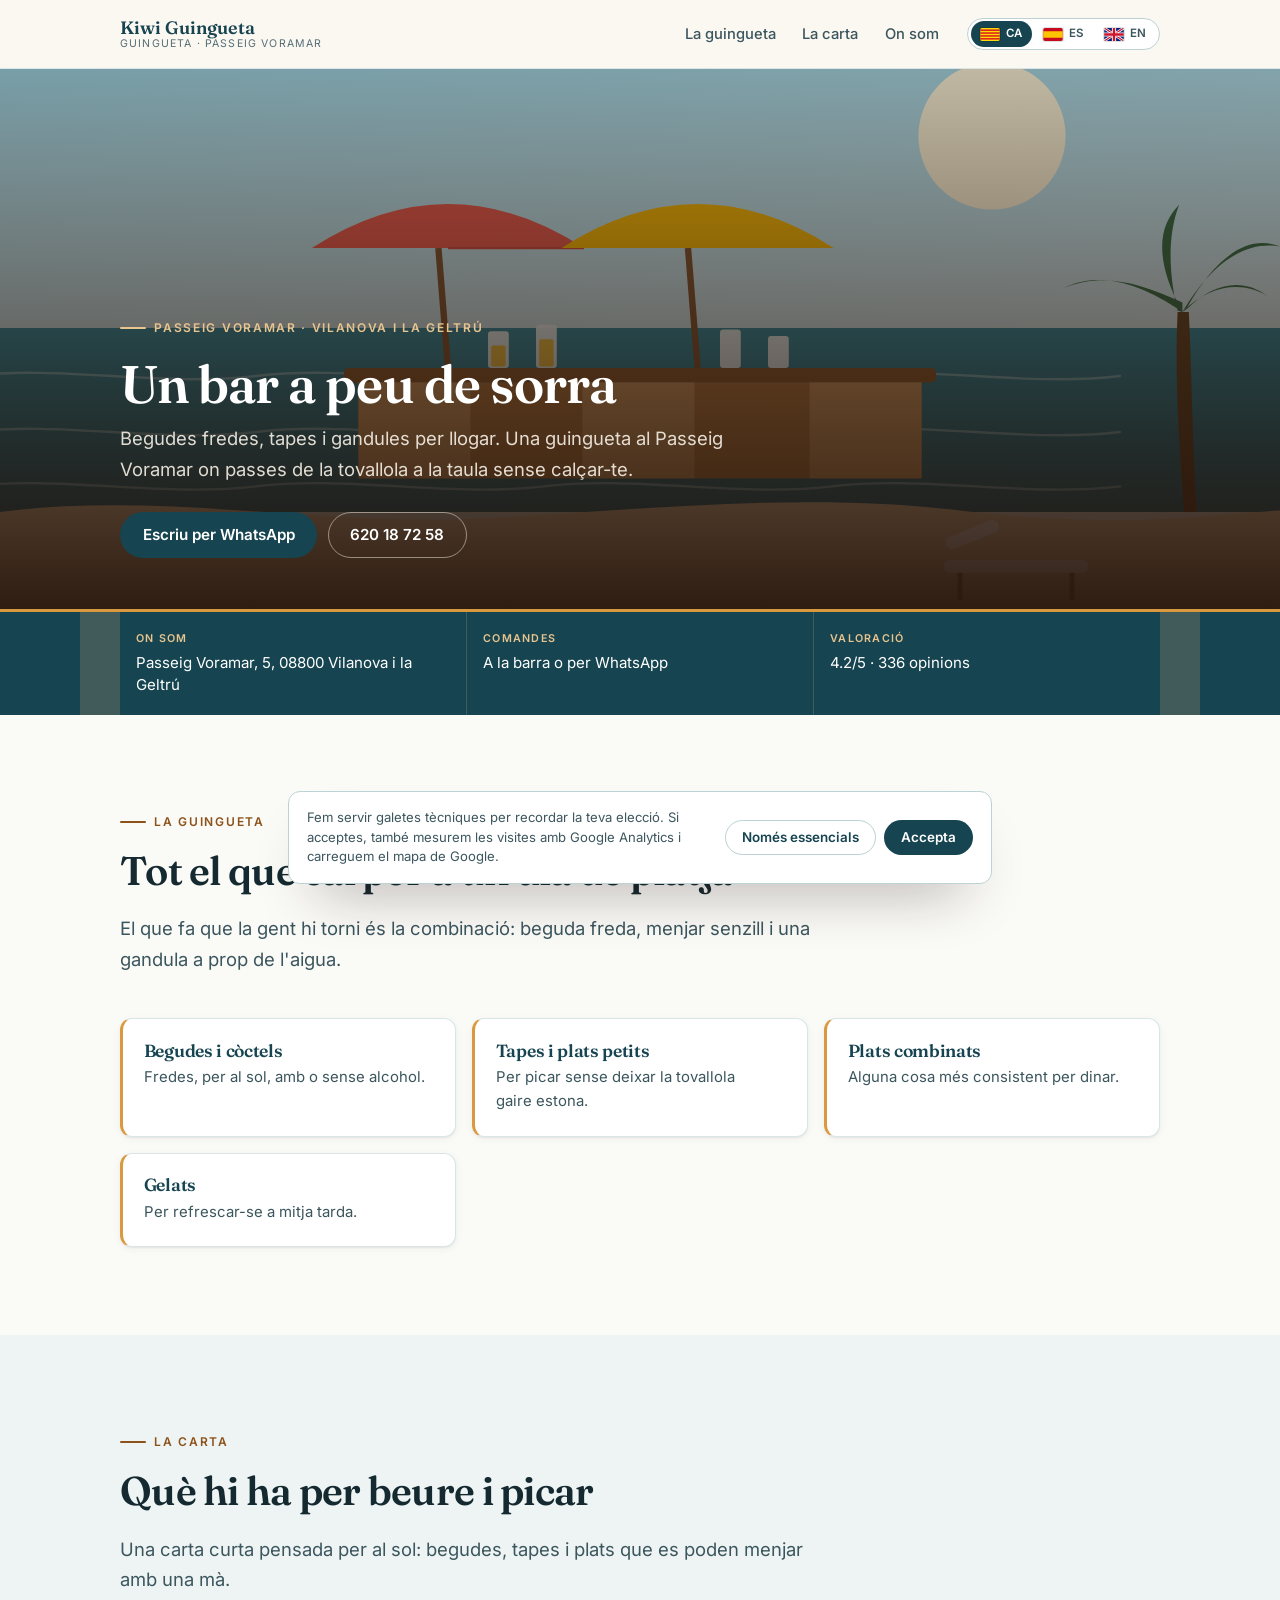
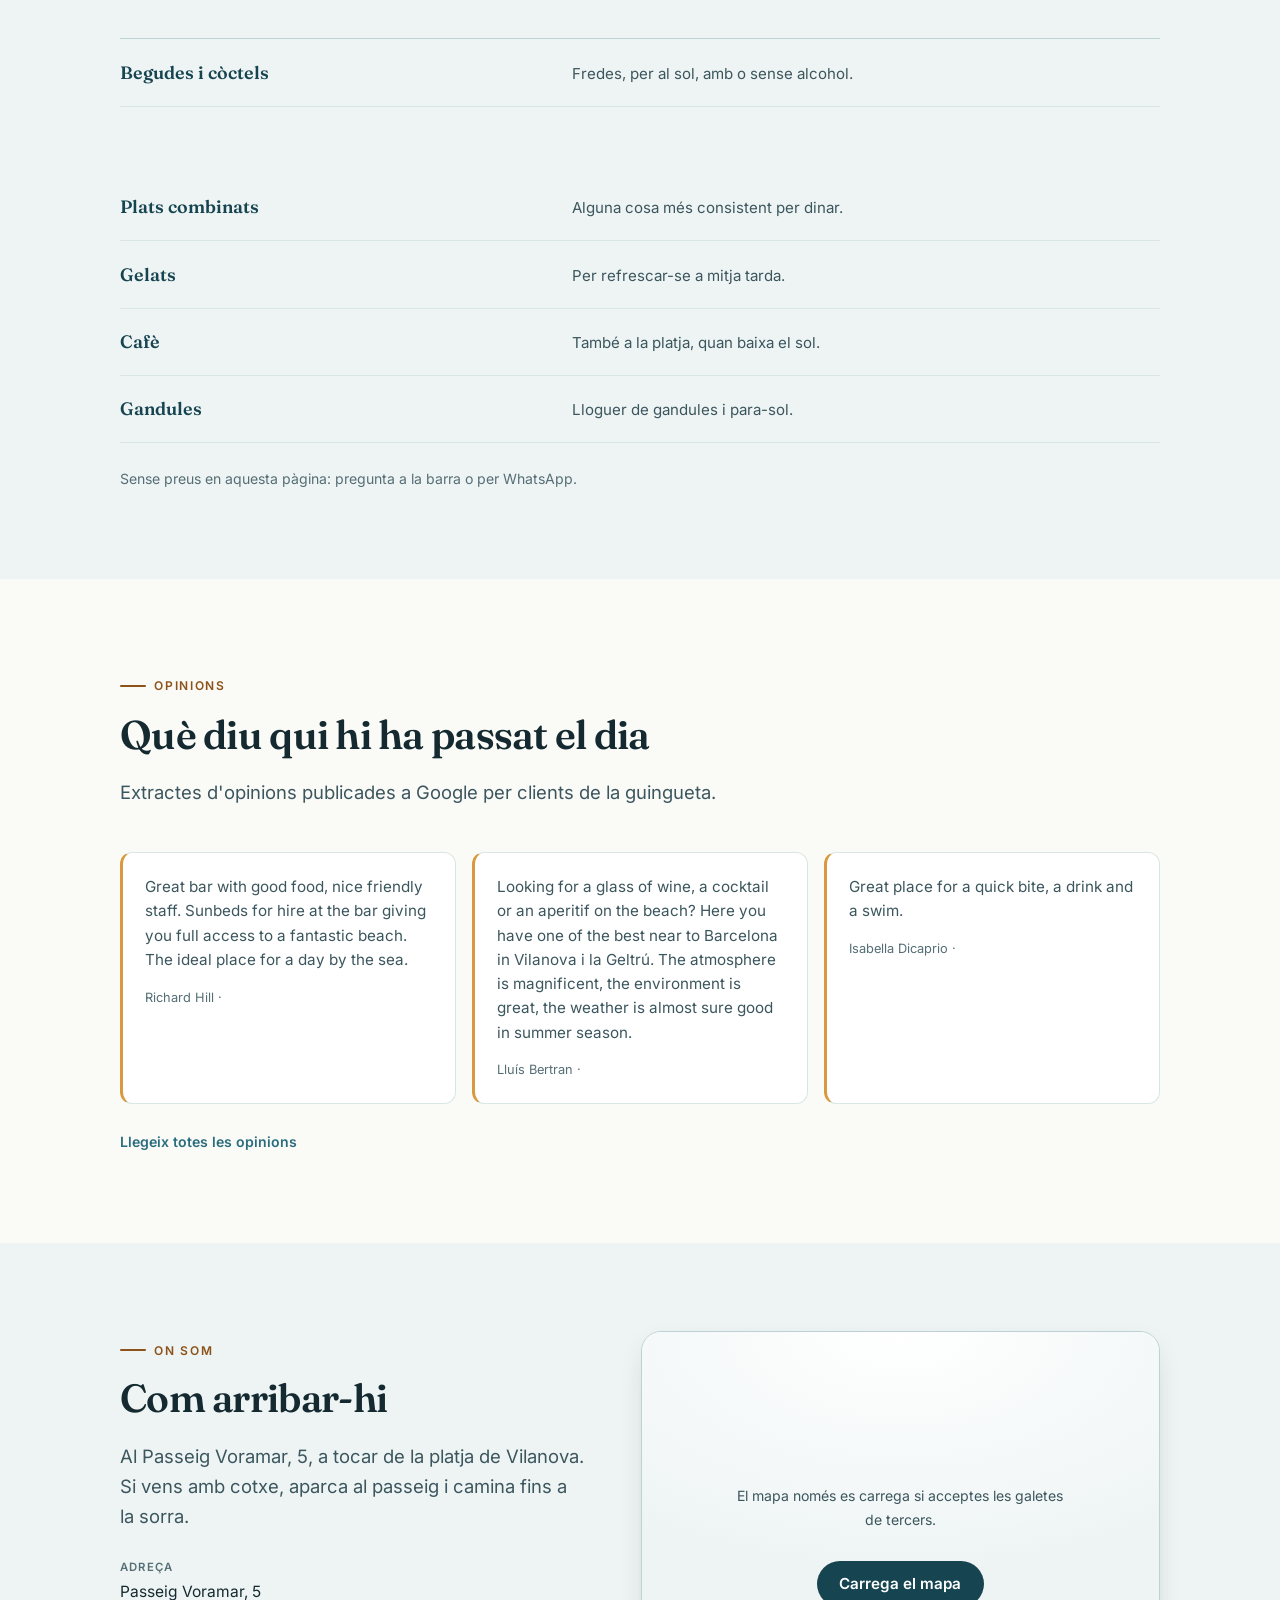
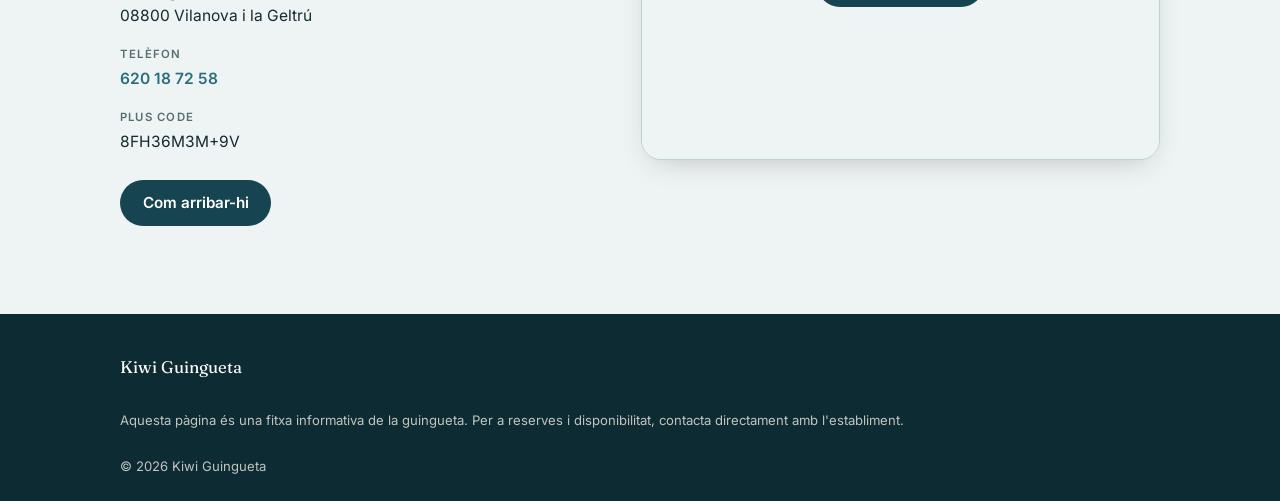
==== commit e9073480: "Fix the Catalan flag: four evenly spaced red stripes" ====
--- a/index.html
+++ b/index.html
@@ -41,7 +41,7 @@
     gtag('consent','default',{ad_storage:'denied',ad_user_data:'denied',ad_personalization:'denied',analytics_storage:'denied'});
     function load(){ if(window.__gaLoaded) return; window.__gaLoaded=true;
       var s=document.createElement('script'); s.async=true;
-      s.src='https://www.googletagmanager.com/gtag/js?id='+ID; document.head.appendChild(s); gtag('config',ID); }
+      s.src='https://www.googletagmanager.com/gtag/js?id='+ID; document.head.appendChild(s); gtag('config', ID); }
     function grant(){ load(); gtag('consent','update',{ad_storage:'granted',ad_user_data:'granted',ad_personalization:'granted',analytics_storage:'granted'}); }
     window.__analyticsConsent=function(ok){ try{localStorage.setItem(KEY, ok?'accepted':'essential');}catch(e){}
       if(ok) grant(); };
@@ -99,7 +99,7 @@
       <nav class="langs" aria-label="Canviar d&#39;idioma">
         
         <a class="langs__link" href="./" hreflang="ca" lang="ca" aria-current="true">
-          <span class="langs__flag" aria-hidden="true"><svg viewBox="0 0 24 16"><rect width="24" height="16" fill="#fcdd09"/><g fill="#da121a"><rect y="1.6" width="24" height="1.6"/><rect y="6.4" width="24" height="1.6"/><rect y="11.2" width="24" height="1.6"/></g></svg></span>
+          <span class="langs__flag" aria-hidden="true"><svg viewBox="0 0 24 16"><rect width="24" height="16" fill="#fcdd09"/><g fill="#da121a"><rect y="1.7778" width="24" height="1.7778"/><rect y="5.3334" width="24" height="1.7778"/><rect y="8.889" width="24" height="1.7778"/><rect y="12.4446" width="24" height="1.7778"/></g></svg></span>
           <span class="langs__code">ca</span>
           <span class="sr-only">Català</span>
         </a>
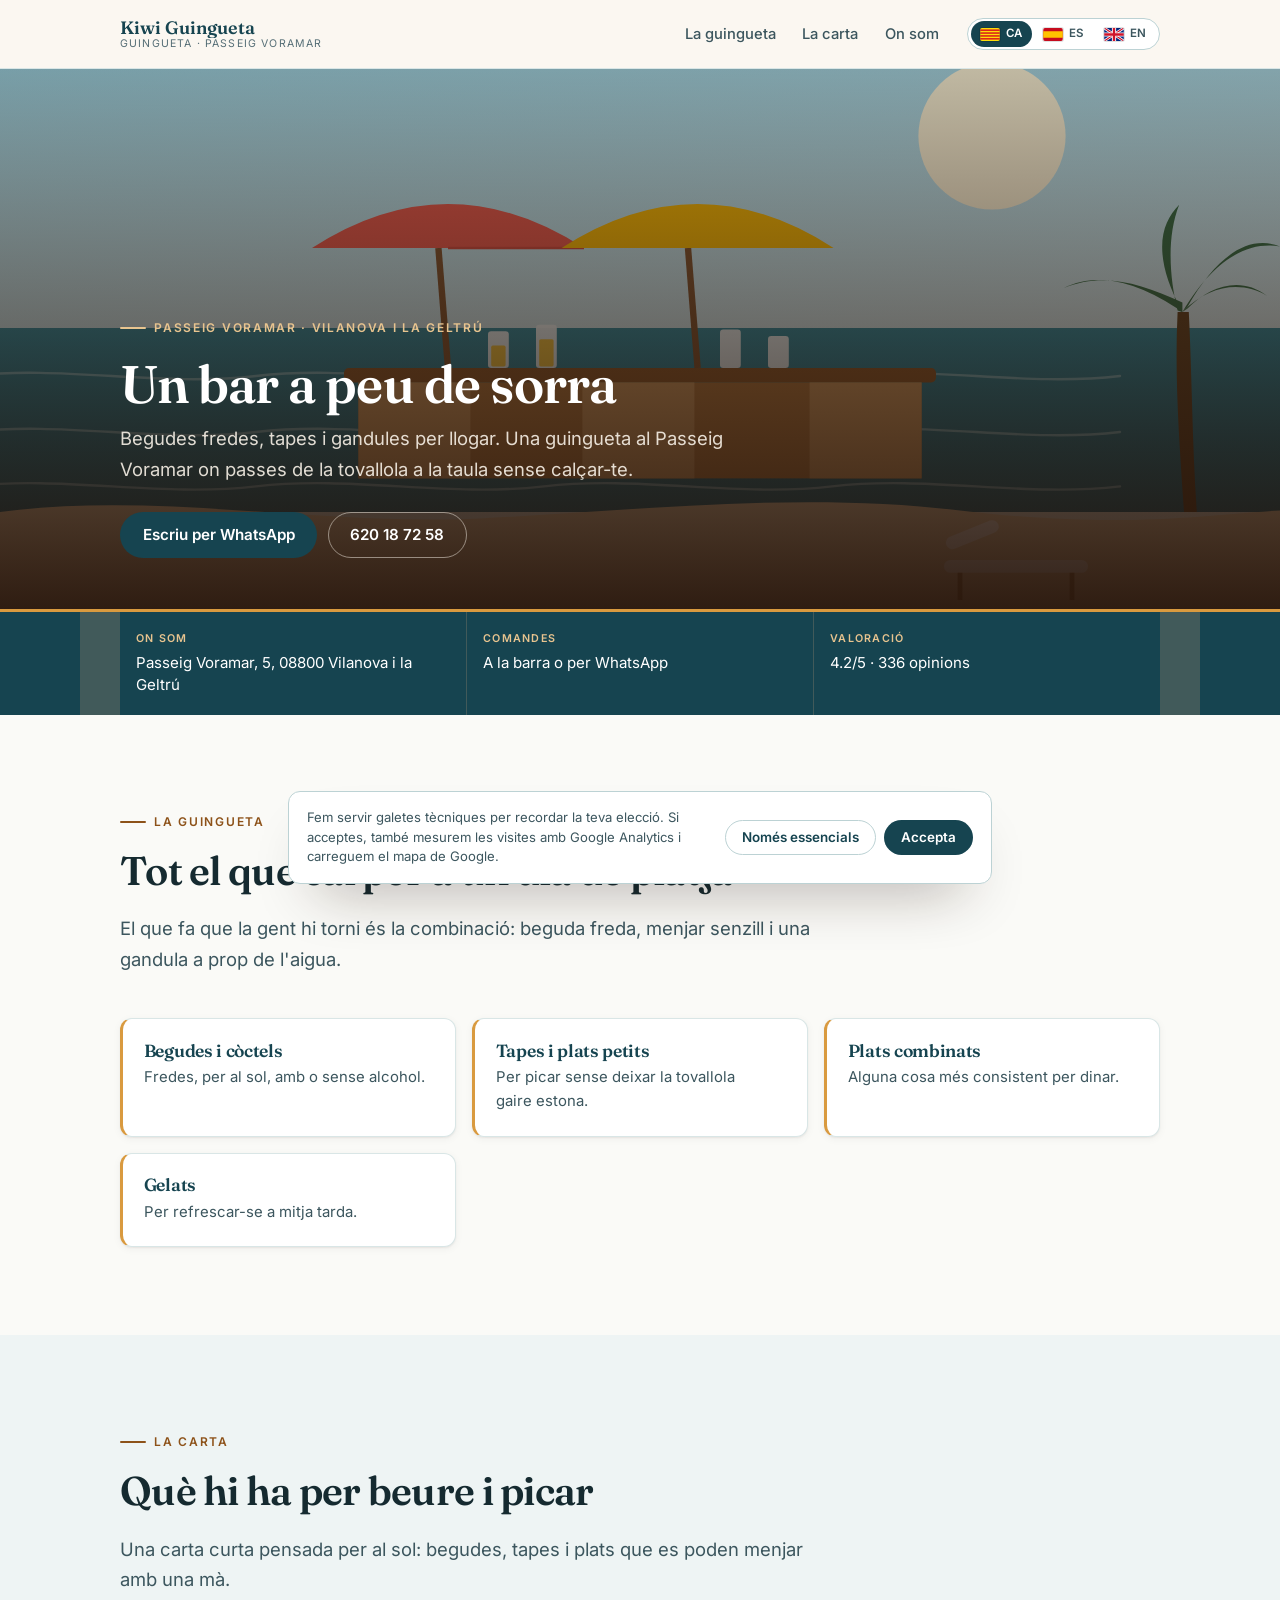
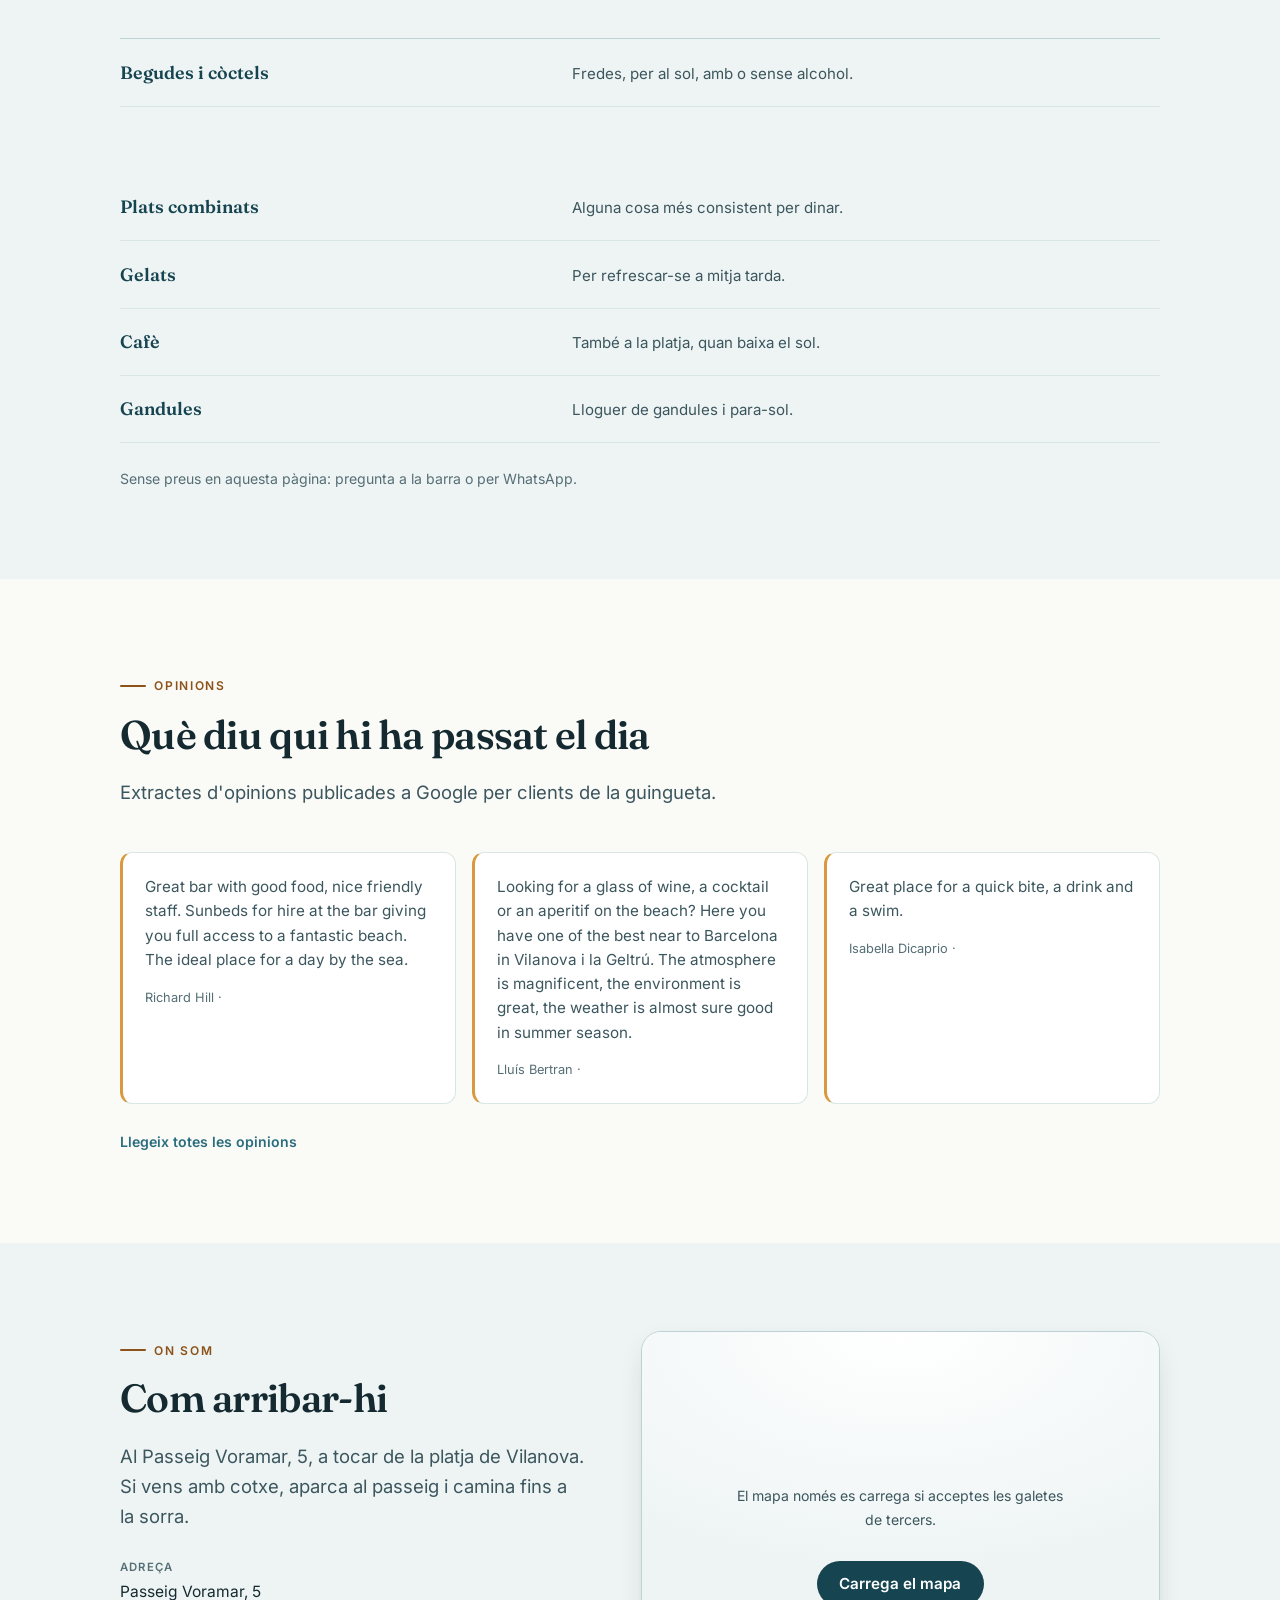
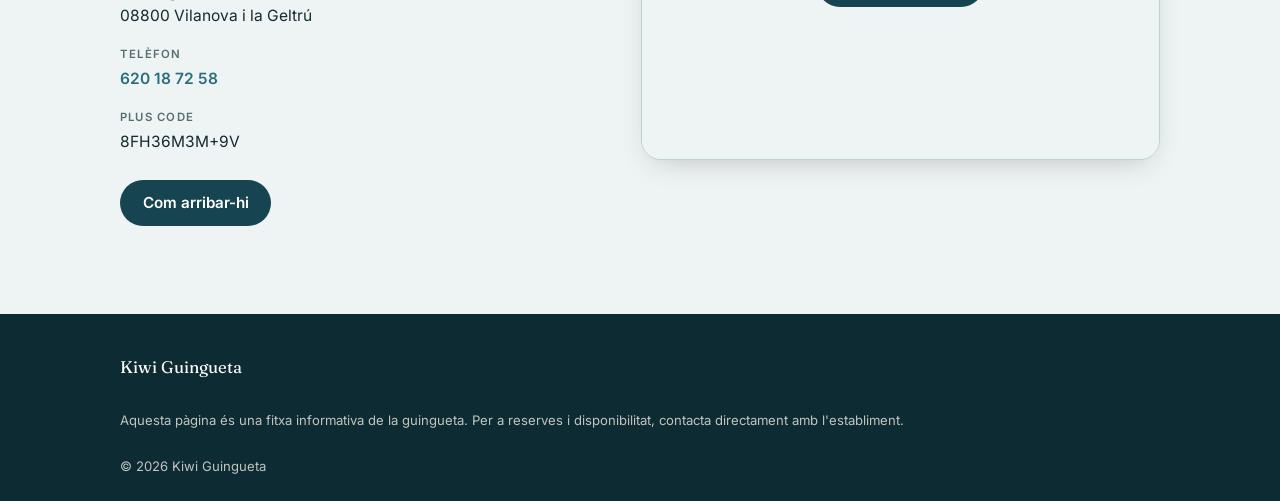
==== commit 3c1efe25: "Header: one toolbar row for name, menu and language switch The header put the language switch in the" ====
--- a/index.html
+++ b/index.html
@@ -30,6 +30,7 @@
 <link rel="preload" href="./assets/fonts/fraunces-latin.woff2" as="font" type="font/woff2" crossorigin>
 <link rel="preload" href="./assets/fonts/inter-latin.woff2" as="font" type="font/woff2" crossorigin>
 <link rel="stylesheet" href="./assets/css/components.css">
+<link rel="stylesheet" href="./assets/css/header-tools.css">
 <link rel="stylesheet" href="./assets/css/styles.css">
 <script>
   (function () {
@@ -267,5 +268,6 @@
 
 <script src="./assets/js/components.js" defer></script>
 <script src="./assets/js/main.js" defer></script>
+<script src="./assets/js/header-tools.js" defer></script>
 </body>
 </html>
--- a/assets/css/header-tools.css
+++ b/assets/css/header-tools.css
@@ -0,0 +1,164 @@
+/* ==========================================================================
+   Shared header toolbar — one row at every width.
+   Repo: yourdataweb/site-components
+   Vendored into each site at assets/css/header-tools.css and pinned by
+   src/components.lock.
+
+   Anatomy this operates on (built by header-tools.js):
+     <header ...>
+       <div class="wrap">                     existing inner wrapper
+         <a class="brand">[mark]<span class="sm-name">Business</span></a>
+         <nav id="site-nav">…</nav>           drawer on mobile
+         <button class="nav-toggle">…</button>
+         <div class="sm-tools">               created by the script
+           <nav class="langs">…</nav>
+           <button class="nav-toggle">…</button>
+         </div>
+       </div>
+     </header>
+
+   Goal: name, menu button and language switch share one row, vertically centred,
+   with real gutters. The name is the only flexible item, so a long business name
+   truncates instead of pushing the tools onto a second row.
+   ========================================================================== */
+
+/* A header inner that wraps is the original defect: the address line and the
+   switch fell onto a second row and the bar grew to twice its height. Once the
+   toolbar is in place there is one row by construction, so wrapping is off. */
+.has-tools [data-tools] > .wrap,
+.has-tools [data-tools] > .shell,
+.has-tools [data-tools] > .container,
+.has-tools [data-tools][class*="inner"] {
+  flex-wrap: nowrap;
+}
+
+/* The tools container is the anchor: it sits at the right edge of the bar. */
+.sm-tools {
+  display: flex;
+  align-items: center;
+  gap: .5rem;
+  /* Never grows; may shrink only as a last resort. The identity owns the flexible
+     slot, so the row cannot become wider than the viewport. */
+  flex: none;
+  max-width: 100%;
+  margin-left: auto;
+}
+
+/* Anything still marked as "belongs on the bar" is aligned to the same centre line,
+   so a switch left outside .sm-tools cannot drift a few pixels off the button. */
+.has-tools .langs,
+.has-tools .nav-toggle,
+.has-tools .navbtn {
+  align-self: center;
+}
+
+/* The name is the only item allowed to shrink. min-width:0 is what actually lets
+   flex truncate instead of overflowing; without it the text refuses to compress
+   and shoves the tools off the row. */
+.sm-parent-safe {
+  min-width: 0;
+}
+
+.has-tools .sm-name {
+  display: block;
+  min-width: 0;
+  overflow: hidden;
+  text-overflow: ellipsis;
+  white-space: nowrap;
+}
+
+/* The identity link wraps the mark and the name; it must be able to shrink while
+   the mark itself never does. Sites that put `margin-right: auto` on the brand to
+   push the switch away are neutralised: the toolbar owns that spacing now, and the
+   leftover margin was what made one header 98px tall. */
+.has-tools .sm-name {
+  /* A long single word ("BRASPAÑA") contributes its full width as min-content and
+     forces the row wider. Capping it is what lets the toolbar keep its place. */
+  max-width: 100%;
+}
+
+.has-tools .brand,
+.has-tools .identity,
+.has-tools .marchio,
+.has-tools .logo,
+.has-tools .mark,
+.has-tools .sign {
+  margin-right: 0;
+}
+.has-tools .sm-name {
+  /* A long single word ("BRASPAÑA") contributes its full width as min-content and
+     forces the row wider. Capping it is what lets the toolbar keep its place. */
+  max-width: 100%;
+}
+
+.has-tools .brand,
+.has-tools .identity,
+.has-tools .marchio,
+.has-tools .logo,
+.has-tools .sign {
+  flex: 1 1 auto;
+  min-width: 0;
+}
+
+.has-tools .sm-mark,
+.has-tools .brand__mark,
+.has-tools .identity__mark,
+.has-tools .marchio__mark,
+.has-tools .logo__mark,
+.has-tools .mark__mark,
+.has-tools .sign__mark,
+.has-tools .brand-mark {
+  flex: none;
+}
+
+/* ---------------------------------------------------------------- mobile
+   Below the drawer breakpoint the bar carries three things in ~330 px of space:
+   prune the name to one line at a smaller size, keep the mark visible, and keep
+   the switch on 30 px so it lines up with a 38 px button without dominating. */
+@media (max-width: 860px) {
+  /* The address strip repeats the footer and the contact block; on a phone it is
+     what pushes the bar down and leaves the tools on a second line. */
+  .sm-strip-note {
+    display: none;
+  }
+
+  /* A phone link in the bar is redundant next to a call button in the hero and in
+     the contact block, and it is the widest thing in the toolbar. Drop it before
+     it costs the business its name. */
+  .sm-tools .head-phone,
+  .sm-tools .topbar__tel,
+  .sm-tools .header-phone {
+    display: none;
+  }
+
+  .has-tools .brand__sub,
+  .has-tools .identity__sub,
+  .has-tools .marchio__sub,
+  .has-tools .logo__sub,
+  .has-tools .mark__sub,
+  .has-tools .sign__sub,
+  .has-tools .brand-sub {
+    display: none;
+  }
+
+  .has-tools .sm-name {
+    font-size: 1rem;
+    line-height: 1.2;
+  }
+
+  .sm-tools {
+    gap: .4rem;
+  }
+}
+
+/* Very narrow: the mark plus a 6-character name plus two controls is the floor.
+   Tighten gutters rather than dropping the language switch — a visitor with a
+   phone is exactly who needs it. */
+@media (max-width: 380px) {
+  .sm-tools {
+    gap: .3rem;
+  }
+  .has-tools .sm-name {
+    font-size: .92rem;
+  }
+}
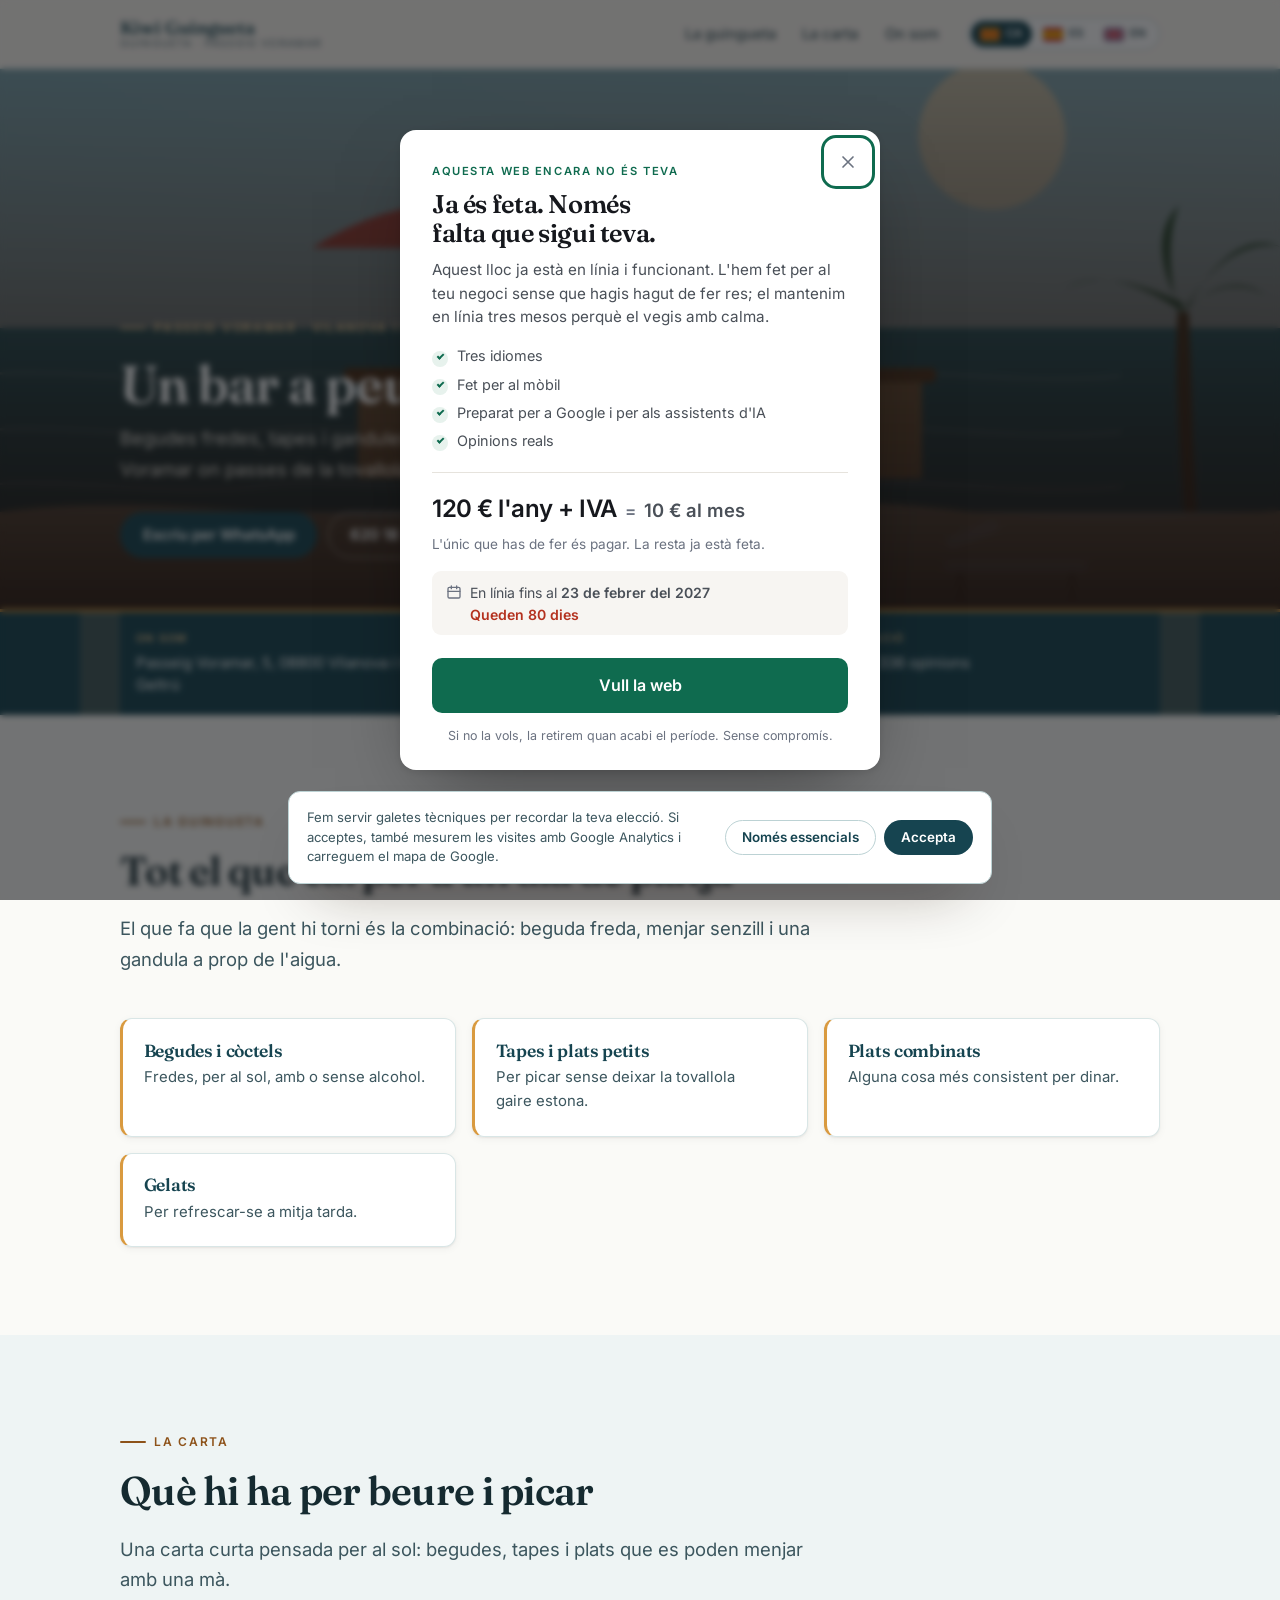
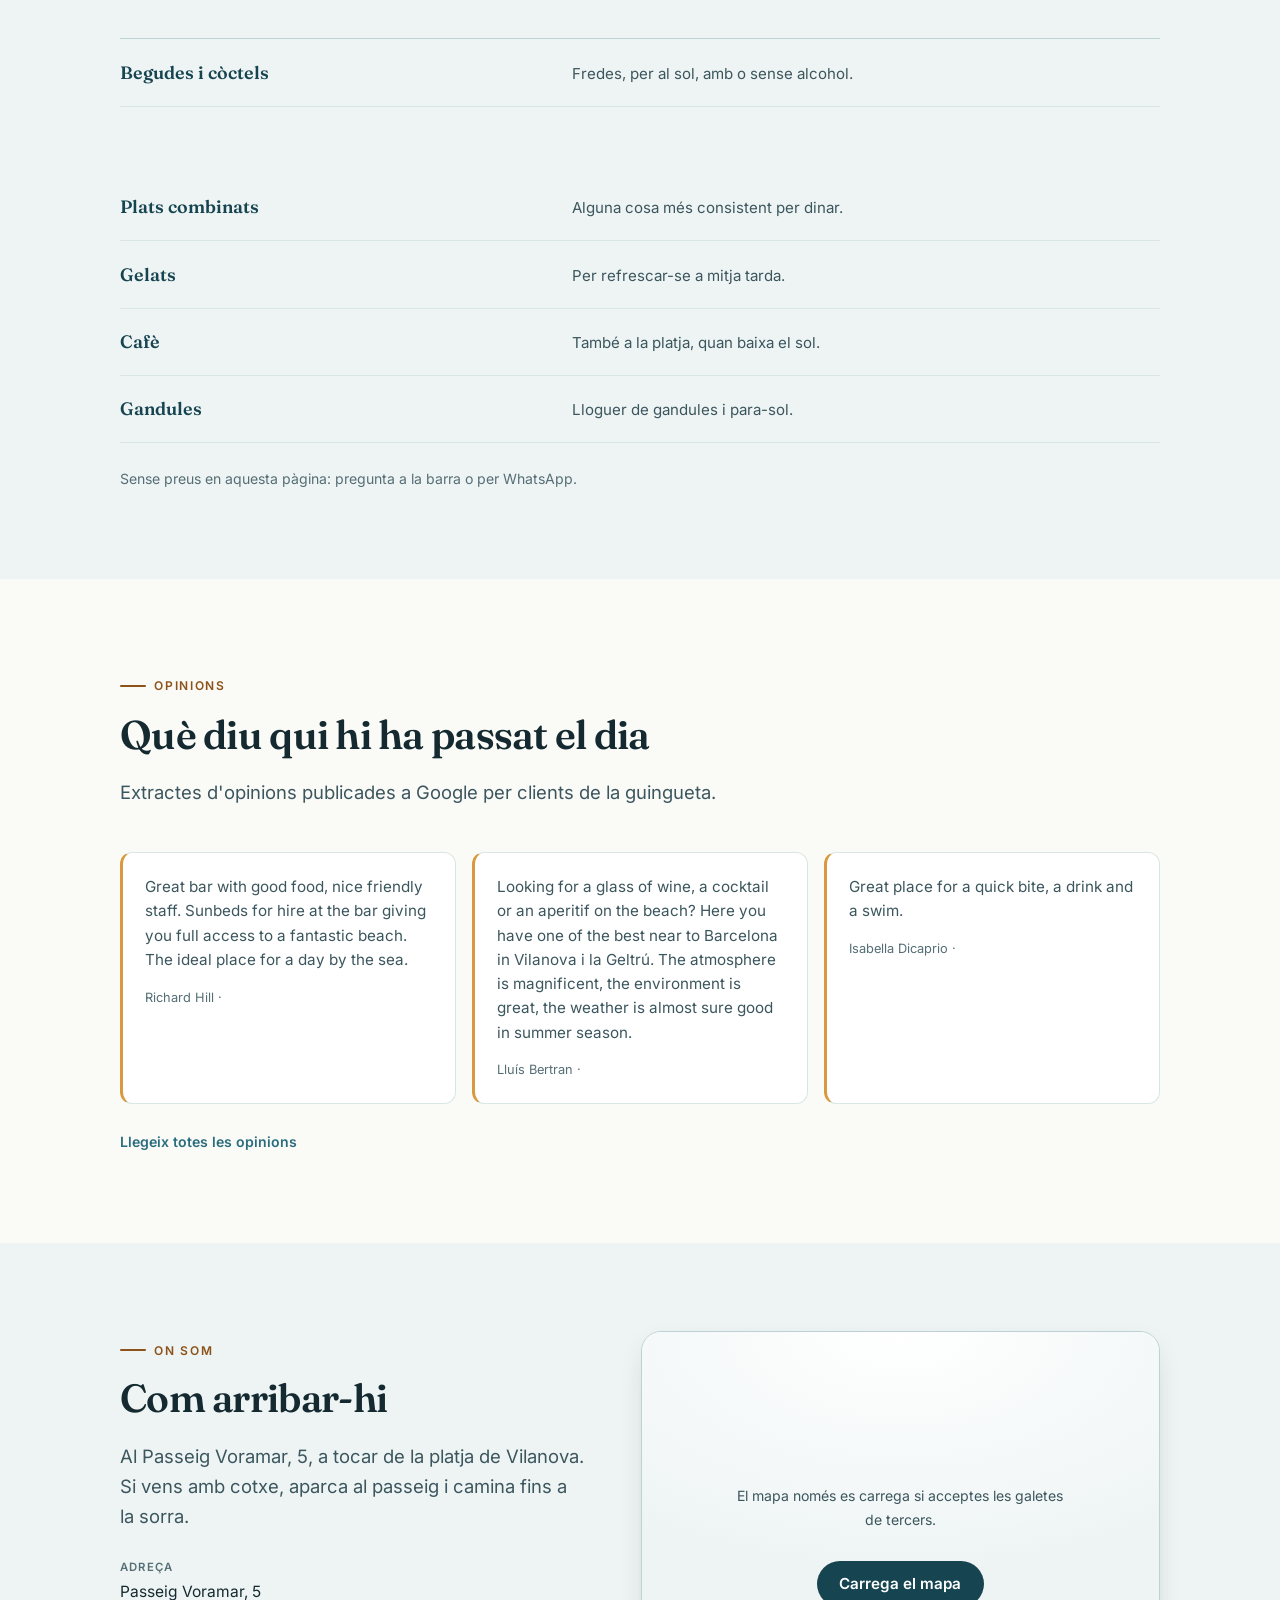
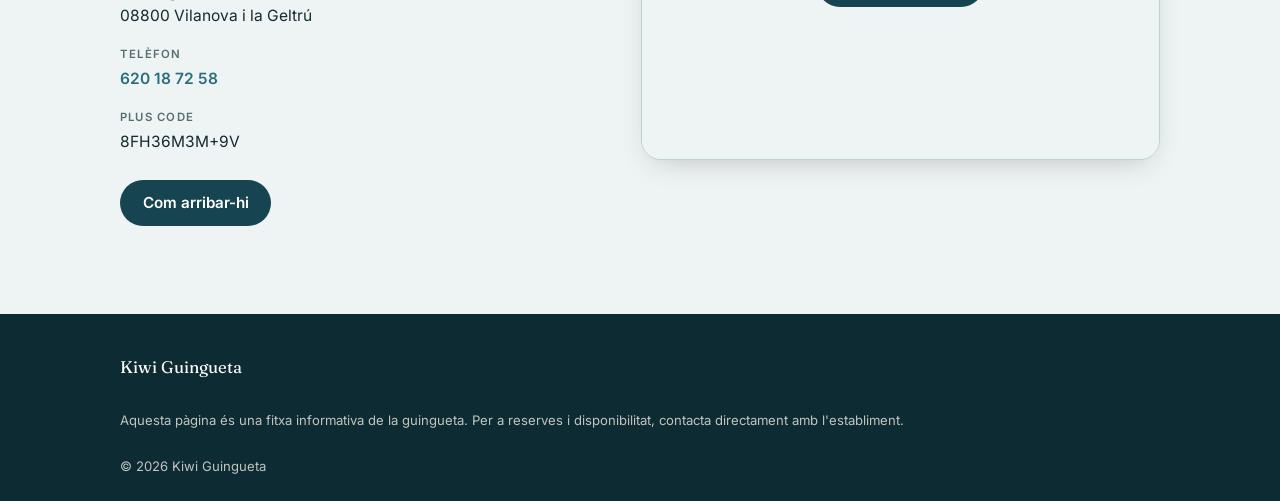
==== commit 195dc62b: "Offer panel: state the offer, take the decision Adds the branded offer dialog to every site: what th" ====
--- a/index.html
+++ b/index.html
@@ -32,6 +32,8 @@
 <link rel="stylesheet" href="./assets/css/components.css">
 <link rel="stylesheet" href="./assets/css/header-tools.css">
 <link rel="stylesheet" href="./assets/css/styles.css">
+<link rel="stylesheet" href="./assets/css/offer-panel.css">
+
 <script>
   (function () {
     var ID='G-71LT2Q093H', KEY='cookie-consent-v1', accepted=false;
@@ -268,6 +270,10 @@
 
 <script src="./assets/js/components.js" defer></script>
 <script src="./assets/js/main.js" defer></script>
+
+<script type="application/json" id="sm-offer-config">{"offerEnds":"2027-02-23","offerEndsLabel":"23 de febrer del 2027","buyUrl":"","offerEmail":"","phoneE164":"+34 620 18 72 58","copy":{"kicker":"Aquesta web encara no és teva","title":"Ja és feta. Només falta que sigui teva.","lead":"Aquest lloc ja està en línia i funcionant. L'hem fet per al teu negoci sense que hagis hagut de fer res; el mantenim en línia tres mesos perquè el vegis amb calma.","features":["Tres idiomes","Fet per al mòbil","Preparat per a Google i per als assistents d'IA","Opinions reals"],"priceYear":"120 € l'any + IVA","priceMonth":"10 € al mes","priceNote":"L'únic que has de fer és pagar. La resta ja està feta.","until":"En línia fins al","days":"Queden {n} dies","cta":"Vull la web","buy":"Vull la web","buyPhone":"Truca i queda-te-la","contact":"Parla amb nosaltres","call":"Truca'ns","close":"Tanca","pill":"Aquesta web encara no és teva","foot":"Si no la vols, la retirem quan acabi el període. Sense compromís."}}</script>
+<script src="./assets/js/offer-panel.js" defer></script>
+
 <script src="./assets/js/header-tools.js" defer></script>
 </body>
 </html>
--- a/assets/css/offer-panel.css
+++ b/assets/css/offer-panel.css
@@ -0,0 +1,313 @@
+/* ==========================================================================
+   Offer panel — the conversion surface for a site that is live but unbought.
+   Repo: yourdataweb/site-components
+   Vendored into each site at assets/css/offer-panel.css and pinned by
+   src/components.lock.
+
+   Colour strategy, and why:
+   - The site's own accent stays on the site. The panel uses a single high-contrast
+     action colour for the primary CTA and nothing else, so the eye has exactly one
+     place to go. Two competing accents is the most common reason a dialog gets read
+     and not acted on.
+   - The primary CTA is the only element on the panel with a filled background. The
+     secondary is a quiet outline: it must be findable, not tempting.
+   - Urgency is carried by a warm red *only* on the deadline line, never on the CTA.
+     A red button reads as error; a red date reads as a deadline.
+
+   The panel is an overlay, never the page: it can be closed and the site content is
+   untouched underneath.
+   ========================================================================== */
+
+html.sm-offer-open,
+html.sm-offer-open body {
+  overflow: hidden;
+}
+
+/* The cookie notice is a legal surface and must stay reachable while the panel is
+   open: a visitor cannot be asked to accept or decline tracking behind a modal. It
+   is raised above the backdrop and the panel never covers its bottom edge. */
+html.sm-offer-open #cookiebar,
+html.sm-offer-open .cookiebar,
+html.sm-offer-open #cookie-banner {
+  z-index: 300;
+}
+
+.sm-offer {
+  --offer-ink: #16181d;
+  --offer-ink-soft: #4a5058;
+  --offer-muted: #6b7280;
+  --offer-paper: #ffffff;
+  --offer-line: #e6e3dd;
+  --offer-action: #0f6b4f;      /* one action colour, WCAG AA on white at 5.9:1 */
+  --offer-action-hover: #0b5440;
+  --offer-urgent: #b4321f;      /* deadline only */
+
+  position: fixed;
+  inset: 0;
+  z-index: 200;
+  display: flex;
+  align-items: center;
+  justify-content: center;
+  padding: 1rem;
+  font-family: Inter, -apple-system, BlinkMacSystemFont, "Segoe UI", Roboto, sans-serif;
+  -webkit-font-smoothing: antialiased;
+}
+
+.sm-offer__backdrop {
+  position: absolute;
+  inset: 0;
+  background: rgba(16, 18, 22, .58);
+  backdrop-filter: blur(3px);
+}
+
+.sm-offer__panel {
+  position: relative;
+  width: min(100%, 30rem);
+  max-height: calc(100vh - 2rem);
+  overflow-y: auto;
+  background: var(--offer-paper);
+  color: var(--offer-ink);
+  border-radius: 16px;
+  padding: 2rem 2rem 1.5rem;
+  box-shadow: 0 30px 80px -32px rgba(0, 0, 0, .55), 0 2px 8px rgba(0, 0, 0, .10);
+  animation: sm-offer-in .28s cubic-bezier(.22, 1, .36, 1);
+}
+
+@keyframes sm-offer-in {
+  from { opacity: 0; transform: translateY(12px) scale(.985); }
+  to   { opacity: 1; transform: none; }
+}
+@media (prefers-reduced-motion: reduce) {
+  .sm-offer__panel { animation: none; }
+}
+
+/* Close: top-right, 44px hit area, muted but not hidden. */
+.sm-offer__close {
+  position: absolute;
+  top: .6rem;
+  right: .6rem;
+  width: 44px;
+  height: 44px;
+  display: inline-flex;
+  align-items: center;
+  justify-content: center;
+  border: 0;
+  border-radius: 10px;
+  background: transparent;
+  color: var(--offer-muted);
+  cursor: pointer;
+}
+.sm-offer__close:hover { background: #f3f1ed; color: var(--offer-ink); }
+.sm-offer__close:focus-visible { outline: 3px solid var(--offer-action); outline-offset: 2px; }
+
+.sm-offer__kicker {
+  margin: 0 0 .55rem;
+  font-size: .7rem;
+  font-weight: 700;
+  letter-spacing: .14em;
+  text-transform: uppercase;
+  color: var(--offer-action);
+}
+
+.sm-offer__title {
+  margin: 0 0 .6rem;
+  font-family: Fraunces, Georgia, serif;
+  font-size: 1.6rem;
+  line-height: 1.15;
+  letter-spacing: -.015em;
+  color: var(--offer-ink);
+  padding-right: 2rem;
+}
+
+.sm-offer__lead {
+  margin: 0 0 1.1rem;
+  font-size: .95rem;
+  line-height: 1.55;
+  color: var(--offer-ink-soft);
+}
+
+/* Feature list: scannable, checkmarks, no icons fighting for attention. */
+.sm-offer__features {
+  margin: 0 0 1.25rem;
+  padding: 0;
+  list-style: none;
+  display: grid;
+  gap: .45rem;
+}
+.sm-offer__feature {
+  position: relative;
+  padding-left: 1.55rem;
+  font-size: .9rem;
+  line-height: 1.45;
+  color: var(--offer-ink-soft);
+}
+.sm-offer__feature::before {
+  content: "";
+  position: absolute;
+  left: 0;
+  top: .28rem;
+  width: 1rem;
+  height: 1rem;
+  border-radius: 50%;
+  background: #e7f2ed;
+}
+.sm-offer__feature::after {
+  content: "";
+  position: absolute;
+  left: .29rem;
+  top: .47rem;
+  width: .42rem;
+  height: .24rem;
+  border-left: 2px solid var(--offer-action);
+  border-bottom: 2px solid var(--offer-action);
+  transform: rotate(-45deg);
+}
+
+/* Price: the yearly figure and its monthly equivalent bound by an equals sign, so
+   they cannot be read as two separate charges. */
+.sm-offer__price {
+  display: flex;
+  align-items: baseline;
+  flex-wrap: wrap;
+  gap: .5rem;
+  padding: 1rem 0 .2rem;
+  border-top: 1px solid var(--offer-line);
+}
+.sm-offer__price-year {
+  font-size: 1.5rem;
+  font-weight: 700;
+  letter-spacing: -.02em;
+  color: var(--offer-ink);
+}
+.sm-offer__price-eq {
+  font-size: 1.05rem;
+  font-weight: 700;
+  color: var(--offer-muted);
+}
+.sm-offer__price-month {
+  font-size: 1.15rem;
+  font-weight: 600;
+  color: var(--offer-ink-soft);
+}
+.sm-offer__price-note {
+  margin: .1rem 0 0;
+  font-size: .85rem;
+  color: var(--offer-muted);
+}
+
+/* Deadline: warm red, the only place colour is allowed to alarm. */
+.sm-offer__meta {
+  display: flex;
+  align-items: flex-start;
+  gap: .5rem;
+  margin: 1rem 0 0;
+  padding: .7rem .85rem;
+  background: #f7f5f2;
+  border-radius: 9px;
+  font-size: .88rem;
+  line-height: 1.4;
+  color: var(--offer-ink-soft);
+}
+.sm-offer__meta svg { flex: none; margin-top: .1rem; color: var(--offer-muted); }
+.sm-offer__meta.is-urgent { background: #fdf1ee; color: #6d2318; }
+.sm-offer__meta.is-urgent svg { color: var(--offer-urgent); }
+.sm-offer__meta strong { color: inherit; }
+.sm-offer__days { display: block; font-weight: 600; color: var(--offer-urgent); margin-top: .15rem; }
+
+/* Actions: one filled, one outline. */
+.sm-offer__actions {
+  display: grid;
+  gap: .6rem;
+  margin-top: 1.4rem;
+}
+.sm-offer__cta {
+  display: inline-flex;
+  align-items: center;
+  justify-content: center;
+  min-height: 52px;
+  padding: .9rem 1.25rem;
+  border-radius: 10px;
+  background: var(--offer-action);
+  color: #fff;
+  font-size: 1rem;
+  font-weight: 700;
+  text-decoration: none;
+  transition: background-color .15s ease;
+}
+.sm-offer__cta:hover { background: var(--offer-action-hover); }
+.sm-offer__cta:focus-visible { outline: 3px solid var(--offer-action); outline-offset: 3px; }
+
+.sm-offer__secondary {
+  display: inline-flex;
+  align-items: center;
+  justify-content: center;
+  min-height: 46px;
+  padding: .7rem 1.25rem;
+  border: 1px solid var(--offer-line);
+  border-radius: 10px;
+  color: var(--offer-ink);
+  font-size: .93rem;
+  font-weight: 600;
+  text-decoration: none;
+}
+.sm-offer__secondary:hover { background: #f7f5f2; }
+.sm-offer__secondary:focus-visible { outline: 3px solid var(--offer-action); outline-offset: 3px; }
+
+.sm-offer__foot {
+  margin: .9rem 0 0;
+  font-size: .78rem;
+  line-height: 1.45;
+  color: var(--offer-muted);
+  text-align: center;
+}
+
+/* ---------------------------------------------------------------- mobile
+   Full-height sheet on a phone: the desktop dialog wastes the space it has and
+   pushes the CTA below the fold once the feature list wraps. */
+@media (max-width: 560px) {
+  .sm-offer { padding: 0; align-items: flex-end; }
+  .sm-offer__panel {
+    width: 100%;
+    max-height: 92vh;
+    border-radius: 18px 18px 0 0;
+    padding: 1.6rem 1.25rem 1.25rem;
+    animation: sm-offer-up .3s cubic-bezier(.22, 1, .36, 1);
+  }
+  @keyframes sm-offer-up {
+    from { opacity: 0; transform: translateY(24px); }
+    to   { opacity: 1; transform: none; }
+  }
+  .sm-offer__title { font-size: 1.35rem; }
+  .sm-offer__price-year { font-size: 1.3rem; }
+}
+
+/* ---------------------------------------------------------------- pill
+   After closing: small, low-contrast, bottom-left, out of the thumb's path. */
+/* `body >` is deliberate: a site stylesheet can define a generic `.sm-offer-pill`
+   or reset `position` on buttons, and the last-loaded rule wins. Anchoring the
+   selector keeps the pill fixed to the viewport instead of landing in normal flow
+   at the bottom of the document, where it is unclickable. */
+body > .sm-offer-pill {
+  position: fixed !important;
+  left: 1rem;
+  bottom: 1rem;
+  z-index: 190;
+  display: inline-flex;
+  align-items: center;
+  gap: .45rem;
+  max-width: calc(100vw - 2rem);
+  padding: .6rem .9rem;
+  border: 1px solid #ddd8cf;
+  border-radius: 999px;
+  background: rgba(255, 255, 255, .96);
+  color: #16181d;
+  font-family: Inter, -apple-system, BlinkMacSystemFont, "Segoe UI", Roboto, sans-serif;
+  font-size: .82rem;
+  font-weight: 600;
+  line-height: 1.2;
+  cursor: pointer;
+  box-shadow: 0 6px 20px -10px rgba(0, 0, 0, .35);
+}
+.sm-offer-pill:hover { background: #fff; }
+.sm-offer-pill:focus-visible { outline: 3px solid #0f6b4f; outline-offset: 2px; }
+.sm-offer-pill svg { flex: none; color: #0f6b4f; }
